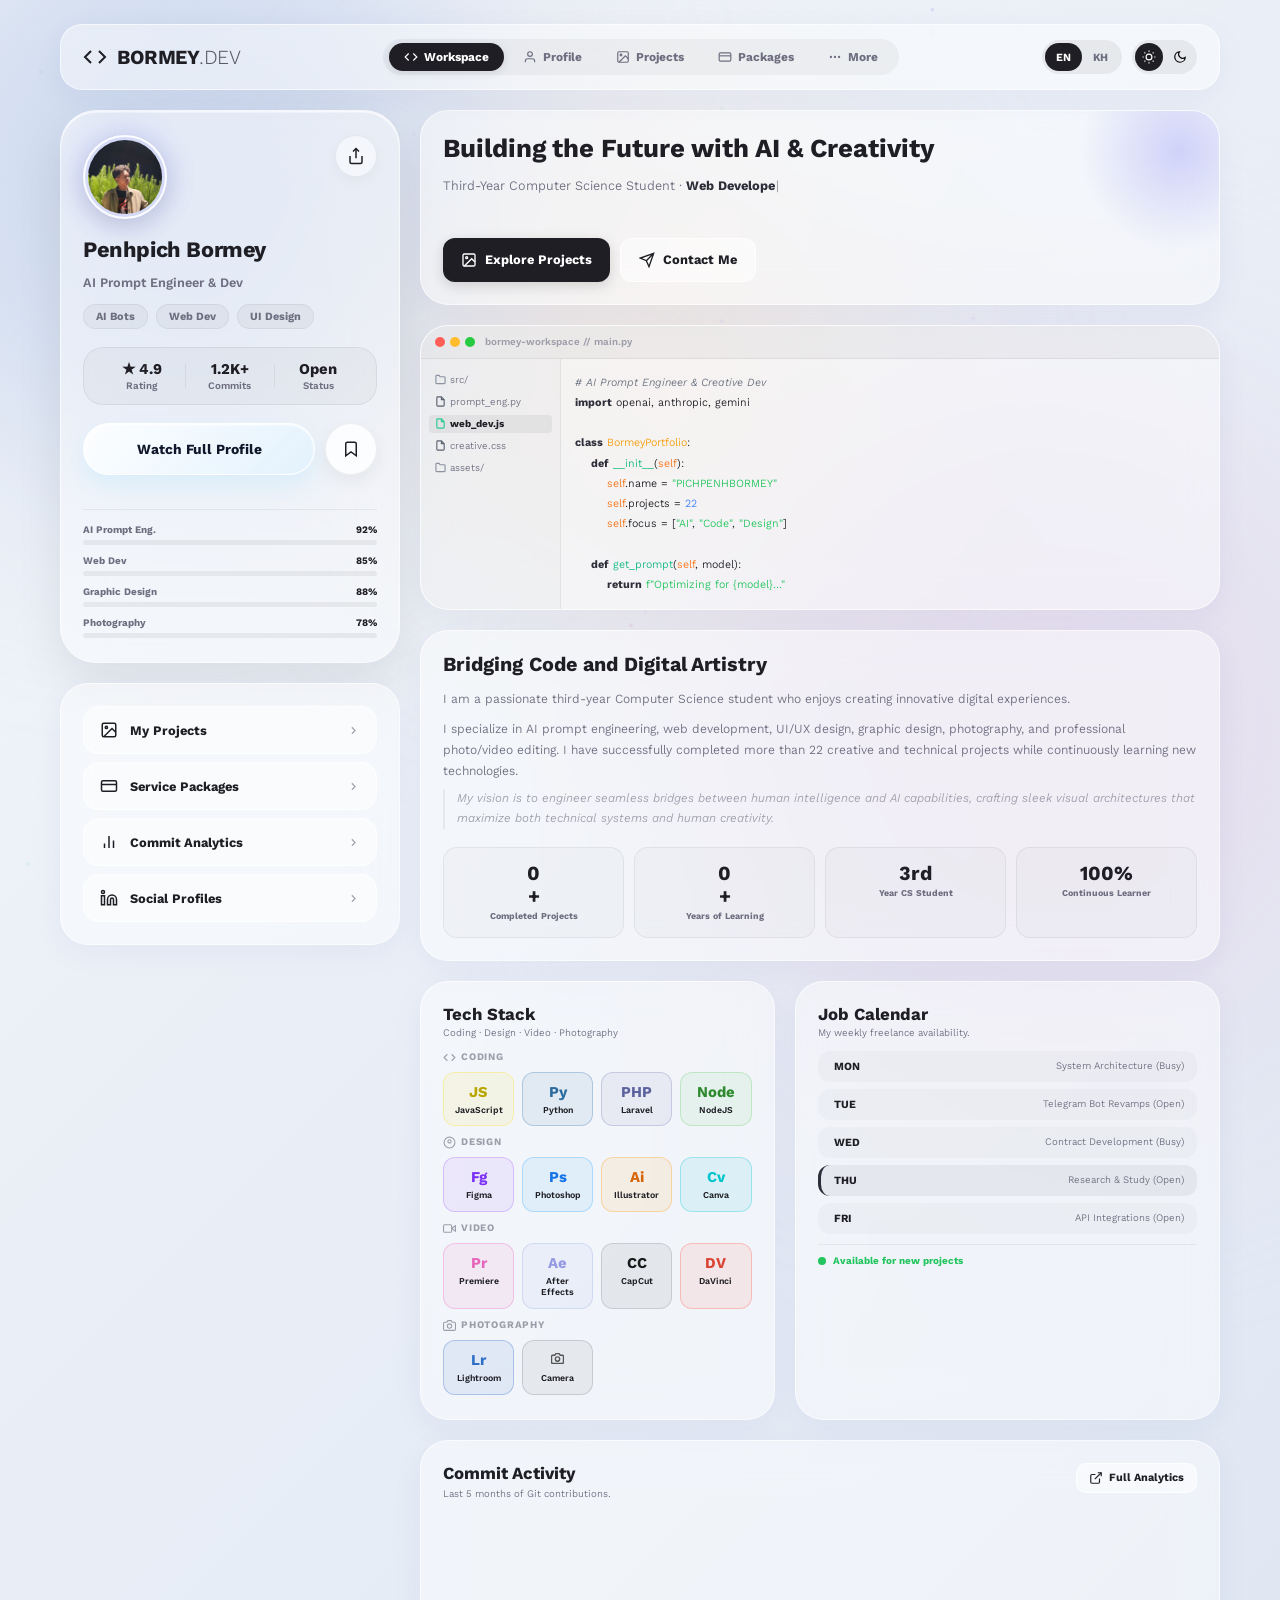
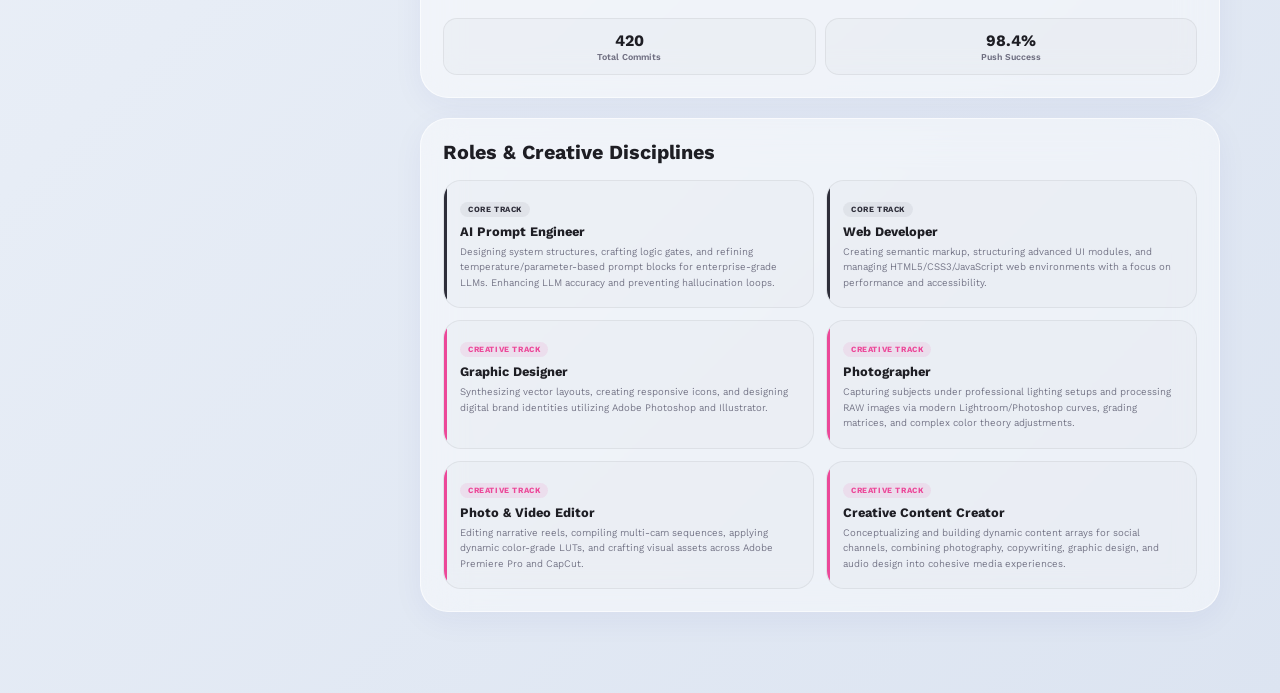
==== index.html @ 6ffd48c3 "Update profile bio card to match reference design with Watch Full Profile button, pill tags & divide" ====
<!DOCTYPE html>
<html lang="en">
<head>
    <meta charset="UTF-8">
    <meta name="viewport" content="width=device-width, initial-scale=1.0, viewport-fit=cover">
    <meta name="description" content="Penhpich Bormey — AI Prompt Engineer, Web Developer, Graphic Designer, Photographer &amp; Creative Content Creator based in Cambodia.">
    <meta name="keywords" content="Bormey, Developer, Portfolio, AI, Cambodia, Web Developer, Graphic Designer">
    <meta property="og:title" content="BORMEY.DEV — Portfolio">
    <meta property="og:description" content="AI Prompt Engineer · Web Developer · Creative Content Creator">
    <title>BORMEY.DEV — Penhpich Bormey Portfolio</title>
    <link rel="preconnect" href="https://fonts.googleapis.com">
    <link rel="preconnect" href="https://fonts.gstatic.com" crossorigin>
    <link href="https://fonts.googleapis.com/css2?family=Kantumruy+Pro:ital,wght@0,300..700;1,300..700&family=Playfair+Display:ital,wght@0,400..900;1,400..900&family=Sora:wght@100..800&display=swap" rel="stylesheet">
    <link rel="stylesheet" href="style.css?v=2.6">
</head>
<body class="theme-light-glass">

    <!-- Particle Canvas -->
    <canvas id="particle-canvas"></canvas>

    <!-- Decorative Orbs -->
    <div class="decor-orb orb-1"></div>
    <div class="decor-orb orb-2"></div>
    <div class="decor-orb orb-3"></div>

    <div class="app-container">

        <!-- ══════════════════════════════════
             HEADER
        ══════════════════════════════════ -->
        <header class="app-header">
            <div class="brand">
                <svg class="brand-logo" viewBox="0 0 24 24" fill="none" stroke="currentColor" stroke-width="2">
                    <polyline points="16 18 22 12 16 6"/><polyline points="8 6 2 12 8 18"/>
                </svg>
                <h1>BORMEY<span>.DEV</span></h1>
            </div>
            
            <!-- Desktop Top Navigation -->
            <nav class="desktop-nav">
                <button class="desk-nav-btn active-tab" id="desk-nav-workspace" data-tab="workspace">
                    <svg viewBox="0 0 24 24" fill="none" stroke="currentColor" stroke-width="2" width="14" height="14"><polyline points="16 18 22 12 16 6"/><polyline points="8 6 2 12 8 18"/></svg>
                    <span id="dt-txt-workspace">Workspace</span>
                </button>
                <button class="desk-nav-btn" id="desk-nav-profile" data-tab="profile">
                    <svg viewBox="0 0 24 24" fill="none" stroke="currentColor" stroke-width="2" width="14" height="14"><path d="M20 21v-2a4 4 0 0 0-4-4H8a4 4 0 0 0-4 4v2"/><circle cx="12" cy="7" r="4"/></svg>
                    <span id="dt-txt-profile">Profile</span>
                </button>
                <button class="desk-nav-btn" id="desk-nav-projects" data-tab="projects">
                    <svg viewBox="0 0 24 24" fill="none" stroke="currentColor" stroke-width="2" width="14" height="14"><rect x="3" y="3" width="18" height="18" rx="2"/><circle cx="8.5" cy="8.5" r="1.5"/><polyline points="21 15 16 10 5 21"/></svg>
                    <span id="dt-txt-projects">Projects</span>
                </button>
                <button class="desk-nav-btn" id="desk-nav-packages" data-tab="packages">
                    <svg viewBox="0 0 24 24" fill="none" stroke="currentColor" stroke-width="2" width="14" height="14"><rect x="2" y="5" width="20" height="14" rx="2"/><line x1="2" y1="10" x2="22" y2="10"/></svg>
                    <span id="dt-txt-packages">Packages</span>
                </button>
                <button class="desk-nav-btn" id="desk-nav-more" data-tab="more">
                    <svg viewBox="0 0 24 24" fill="none" stroke="currentColor" stroke-width="2" width="14" height="14"><circle cx="12" cy="12" r="1"/><circle cx="19" cy="12" r="1"/><circle cx="5" cy="12" r="1"/></svg>
                    <span id="dt-txt-more">More</span>
                </button>
            </nav>

            <div class="controls-group">
                <div class="lang-switcher">
                    <button class="lang-btn active" data-lang="en" id="lang-en">EN</button>
                    <button class="lang-btn" data-lang="kh" id="lang-kh">KH</button>
                </div>
                <div class="theme-switchers">
                    <button class="theme-btn active" data-theme="light-glass" title="Light" id="theme-light">
                        <svg viewBox="0 0 24 24" fill="none" stroke="currentColor" stroke-width="2" width="14" height="14"><circle cx="12" cy="12" r="5"/><line x1="12" y1="1" x2="12" y2="3"/><line x1="12" y1="21" x2="12" y2="23"/><line x1="4.22" y1="4.22" x2="5.64" y2="5.64"/><line x1="18.36" y1="18.36" x2="19.78" y2="19.78"/><line x1="1" y1="12" x2="3" y2="12"/><line x1="21" y1="12" x2="23" y2="12"/><line x1="4.22" y1="19.78" x2="5.64" y2="18.36"/><line x1="18.36" y1="5.64" x2="19.78" y2="4.22"/></svg>
                    </button>
                    <button class="theme-btn" data-theme="dark-glass" title="Dark" id="theme-dark">
                        <svg viewBox="0 0 24 24" fill="none" stroke="currentColor" stroke-width="2" width="14" height="14"><path d="M21 12.79A9 9 0 1 1 11.21 3 7 7 0 0 0 21 12.79z"/></svg>
                    </button>
                </div>
            </div>
        </header>

        <!-- ══════════════════════════════════
             DASHBOARD LAYOUT
        ══════════════════════════════════ -->
        <div class="dashboard-layout">

            <!-- ═══ LEFT / PROFILE COLUMN ═══ -->
            <aside class="dashboard-column sidebar-column" id="col-sidebar">

                <!-- Profile Card (Pinterest Frosted Glass Design) -->
                <div class="glass-card profile-info-card">
                    <!-- Top Action Header -->
                    <div class="profile-card-top-bar">
                        <div class="avatar-ring">
                            <div class="avatar-glow"></div>
                            <img class="profile-avatar-img" src="assets/avatar.png" alt="Penhpich Bormey" onerror="this.style.display='none';this.nextElementSibling.style.display='flex'">
                            <div class="avatar-fallback" style="display:none">
                                <svg viewBox="0 0 24 24" fill="none" stroke="currentColor" stroke-width="1.5" width="40" height="40"><path d="M20 21v-2a4 4 0 0 0-4-4H8a4 4 0 0 0-4 4v2"/><circle cx="12" cy="7" r="4"/></svg>
                            </div>
                        </div>
                        <div class="profile-top-actions">
                            <button class="icon-round-btn" id="btn-share-profile" title="Share Profile">
                                <svg viewBox="0 0 24 24" fill="none" stroke="currentColor" stroke-width="2" width="18" height="18"><path d="M4 12v8a2 2 0 0 0 2 2h12a2 2 0 0 0 2-2v-8"/><polyline points="16 6 12 2 8 6"/><line x1="12" y1="2" x2="12" y2="15"/></svg>
                            </button>
                        </div>
                    </div>

                    <!-- Profile Meta -->
                    <div class="profile-card-body">
                        <h2 class="profile-card-name">Penhpich Bormey</h2>
                        <p class="profile-card-role" id="txt-card-role">AI Prompt Engineer &amp; Dev</p>
                        
                        <!-- Pill Tags -->
                        <div class="profile-card-tags">
                            <span class="card-pill-tag">AI Bots</span>
                            <span class="card-pill-tag">Web Dev</span>
                            <span class="card-pill-tag">UI Design</span>
                        </div>

                        <!-- Stats Row with vertical dividers -->
                        <div class="profile-card-stats">
                            <div class="card-stat-item">
                                <span class="card-stat-val">★ 4.9</span>
                                <span class="card-stat-lbl">Rating</span>
                            </div>
                            <div class="card-stat-divider"></div>
                            <div class="card-stat-item">
                                <span class="card-stat-val">1.2K+</span>
                                <span class="card-stat-lbl">Commits</span>
                            </div>
                            <div class="card-stat-divider"></div>
                            <div class="card-stat-item">
                                <span class="card-stat-val">Open</span>
                                <span class="card-stat-lbl">Status</span>
                            </div>
                        </div>

                        <!-- CTA Bar -->
                        <div class="profile-card-cta-bar">
                            <button class="watch-full-profile-btn" id="btn-watch-profile">
                                <span id="txt-watch-profile">Watch Full Profile</span>
                            </button>
                            <button class="bookmark-icon-btn" id="btn-bookmark-profile" title="Save Profile">
                                <svg viewBox="0 0 24 24" fill="none" stroke="currentColor" stroke-width="2" width="18" height="18"><path d="M19 21l-7-5-7 5V5a2 2 0 0 1 2-2h10a2 2 0 0 1 2 2z"/></svg>
                            </button>
                        </div>
                    </div>

                    <!-- Skill Bars -->
                    <div class="skill-bars-section">
                        <div class="skill-bar-item">
                            <div class="skill-bar-label"><span>AI Prompt Eng.</span><span class="skill-pct">92%</span></div>
                            <div class="skill-bar-track"><div class="skill-bar-fill" data-pct="92" style="--pct:92%"></div></div>
                        </div>
                        <div class="skill-bar-item">
                            <div class="skill-bar-label"><span>Web Dev</span><span class="skill-pct">85%</span></div>
                            <div class="skill-bar-track"><div class="skill-bar-fill" data-pct="85" style="--pct:85%"></div></div>
                        </div>
                        <div class="skill-bar-item">
                            <div class="skill-bar-label"><span>Graphic Design</span><span class="skill-pct">88%</span></div>
                            <div class="skill-bar-track"><div class="skill-bar-fill" data-pct="88" style="--pct:88%"></div></div>
                        </div>
                        <div class="skill-bar-item">
                            <div class="skill-bar-label"><span>Photography</span><span class="skill-pct">78%</span></div>
                            <div class="skill-bar-track"><div class="skill-bar-fill" data-pct="78" style="--pct:78%"></div></div>
                        </div>
                    </div>
                </div>

                <!-- Menu Card -->
                <div class="glass-card menu-card">
                    <div class="menu-list">
                        <button class="menu-item" id="menu-photos">
                            <div class="menu-icon-label">
                                <svg class="menu-icon" viewBox="0 0 24 24" fill="none" stroke="currentColor" stroke-width="2">
                                    <rect x="3" y="3" width="18" height="18" rx="2"/>
                                    <circle cx="8.5" cy="8.5" r="1.5"/>
                                    <polyline points="21 15 16 10 5 21"/>
                                </svg>
                                <span id="menu-txt-photos">My Projects</span>
                            </div>
                            <svg class="arrow-right-sub" viewBox="0 0 24 24" fill="none" stroke="currentColor" stroke-width="2"><polyline points="9 18 15 12 9 6"/></svg>
                        </button>
                        <button class="menu-item" id="menu-credits">
                            <div class="menu-icon-label">
                                <svg class="menu-icon" viewBox="0 0 24 24" fill="none" stroke="currentColor" stroke-width="2">
                                    <rect x="2" y="5" width="20" height="14" rx="2"/>
                                    <line x1="2" y1="10" x2="22" y2="10"/>
                                </svg>
                                <span id="menu-txt-credits">Service Packages</span>
                            </div>
                            <svg class="arrow-right-sub" viewBox="0 0 24 24" fill="none" stroke="currentColor" stroke-width="2"><polyline points="9 18 15 12 9 6"/></svg>
                        </button>
                        <button class="menu-item" id="menu-stats">
                            <div class="menu-icon-label">
                                <svg class="menu-icon" viewBox="0 0 24 24" fill="none" stroke="currentColor" stroke-width="2">
                                    <line x1="18" y1="20" x2="18" y2="10"/>
                                    <line x1="12" y1="20" x2="12" y2="4"/>
                                    <line x1="6" y1="20" x2="6" y2="14"/>
                                </svg>
                                <span id="menu-txt-stats">Commit Analytics</span>
                            </div>
                            <svg class="arrow-right-sub" viewBox="0 0 24 24" fill="none" stroke="currentColor" stroke-width="2"><polyline points="9 18 15 12 9 6"/></svg>
                        </button>
                        <button class="menu-item" id="menu-settings">
                            <div class="menu-icon-label">
                                <svg class="menu-icon" viewBox="0 0 24 24" fill="none" stroke="currentColor" stroke-width="2">
                                    <path d="M16 8a6 6 0 0 1 6 6v7h-4v-7a2 2 0 0 0-2-2 2 2 0 0 0-2 2v7h-4v-7a6 6 0 0 1 6-6z"/>
                                    <rect x="2" y="9" width="4" height="12"/>
                                    <circle cx="4" cy="4" r="2"/>
                                </svg>
                                <span id="menu-txt-settings">Social Profiles</span>
                            </div>
                            <svg class="arrow-right-sub" viewBox="0 0 24 24" fill="none" stroke="currentColor" stroke-width="2"><polyline points="9 18 15 12 9 6"/></svg>
                        </button>
                    </div>
                </div>

            </aside>

            <!-- ═══ RIGHT / WORKSPACE COLUMN ═══ -->
            <main class="dashboard-column workspace-column" id="col-workspace">

                <!-- Hero Intro Card -->
                <div class="glass-card hero-intro-card">
                    <h2 class="serif" id="hero-title">Building the Future with AI &amp; Creativity</h2>
                    <p id="hero-sub">Third-Year Computer Science Student · <span id="typed-role" class="typed-text"></span><span class="typed-cursor">|</span></p>
                    <div class="hero-actions">
                        <button class="hero-btn-primary" id="btn-hero-projects">
                            <svg viewBox="0 0 24 24" fill="none" stroke="currentColor" stroke-width="2" width="16" height="16"><rect x="3" y="3" width="18" height="18" rx="2"/><circle cx="8.5" cy="8.5" r="1.5"/><polyline points="21 15 16 10 5 21"/></svg>
                            <span id="btn-hero-projects-label">Explore Projects</span>
                        </button>
                        <button class="hero-btn-secondary" id="btn-hero-contact">
                            <svg viewBox="0 0 24 24" fill="none" stroke="currentColor" stroke-width="2" width="16" height="16"><path d="M22 2L11 13M22 2l-7 20-4-9-9-4 20-7z"/></svg>
                            <span id="btn-hero-contact-label">Contact Me</span>
                        </button>
                    </div>
                </div>

                <!-- Code Editor Mockup Card -->
                <div class="glass-card code-mockup-card">
                    <div class="code-editor-header">
                        <div class="code-editor-dots">
                            <span class="dot-red"></span>
                            <span class="dot-yellow"></span>
                            <span class="dot-green"></span>
                        </div>
                        <div class="code-editor-title">bormey-workspace // main.py</div>
                    </div>
                    <div class="code-editor-body">
                        <div class="code-editor-sidebar">
                            <div class="sidebar-folder">
                                <svg viewBox="0 0 24 24" fill="none" stroke="currentColor" stroke-width="2.5" width="11" height="11" style="margin-right:4px;vertical-align:middle;color:#8c93a0"><path d="M22 19a2 2 0 0 1-2 2H4a2 2 0 0 1-2-2V5a2 2 0 0 1 2-2h5l2 3h9a2 2 0 0 1 2 2z"/></svg>src/
                            </div>
                            <div class="sidebar-file">
                                <svg viewBox="0 0 24 24" fill="none" stroke="currentColor" stroke-width="2.5" width="11" height="11" style="margin-right:4px;vertical-align:middle;color:#5c6370"><path d="M14 2H6a2 2 0 0 0-2 2v16a2 2 0 0 0 2 2h12a2 2 0 0 0 2-2V8z"/><polyline points="14 2 14 8 20 8"/></svg>prompt_eng.py
                            </div>
                            <div class="sidebar-file active">
                                <svg viewBox="0 0 24 24" fill="none" stroke="currentColor" stroke-width="2.5" width="11" height="11" style="margin-right:4px;vertical-align:middle;color:#2cc98f"><path d="M14 2H6a2 2 0 0 0-2 2v16a2 2 0 0 0 2 2h12a2 2 0 0 0 2-2V8z"/><polyline points="14 2 14 8 20 8"/></svg>web_dev.js
                            </div>
                            <div class="sidebar-file">
                                <svg viewBox="0 0 24 24" fill="none" stroke="currentColor" stroke-width="2.5" width="11" height="11" style="margin-right:4px;vertical-align:middle;color:#5c6370"><path d="M14 2H6a2 2 0 0 0-2 2v16a2 2 0 0 0 2 2h12a2 2 0 0 0 2-2V8z"/><polyline points="14 2 14 8 20 8"/></svg>creative.css
                            </div>
                            <div class="sidebar-folder">
                                <svg viewBox="0 0 24 24" fill="none" stroke="currentColor" stroke-width="2.5" width="11" height="11" style="margin-right:4px;vertical-align:middle;color:#8c93a0"><path d="M22 19a2 2 0 0 1-2 2H4a2 2 0 0 1-2-2V5a2 2 0 0 1 2-2h5l2 3h9a2 2 0 0 1 2 2z"/></svg>assets/
                            </div>
                        </div>
                        <div class="code-editor-content">
                            <pre><code><span class="code-comment"># AI Prompt Engineer &amp; Creative Dev</span>
<span class="code-keyword">import</span> openai, anthropic, gemini

<span class="code-keyword">class</span> <span class="code-class">BormeyPortfolio</span>:
    <span class="code-keyword">def</span> <span class="code-func">__init__</span>(<span class="code-params">self</span>):
        <span class="code-params">self</span>.name = <span class="code-string">"PICHPENHBORMEY"</span>
        <span class="code-params">self</span>.projects = <span class="code-number">22</span>
        <span class="code-params">self</span>.focus = [<span class="code-string">"AI"</span>, <span class="code-string">"Code"</span>, <span class="code-string">"Design"</span>]

    <span class="code-keyword">def</span> <span class="code-func">get_prompt</span>(<span class="code-params">self</span>, model):
        <span class="code-keyword">return</span> <span class="code-string">f"Optimizing for {model}..."</span></code></pre>
                        </div>
                    </div>
                </div>

                <!-- About Me & Stats Card -->
                <div class="glass-card about-stats-card">
                    <h3 class="serif" id="about-title">Bridging Code and Digital Artistry</h3>
                    <div class="about-desc-wrap">
                        <p class="about-p" id="about-p1">I am a passionate third-year Computer Science student who enjoys creating innovative digital experiences.</p>
                        <p class="about-p" id="about-p2">I specialize in AI prompt engineering, web development, UI/UX design, graphic design, photography, and professional photo/video editing. I have successfully completed more than 22 creative and technical projects while continuously learning new technologies.</p>
                        <p class="about-vision" id="about-vision">My vision is to engineer seamless bridges between human intelligence and AI capabilities, crafting sleek visual architectures that maximize both technical systems and human creativity.</p>
                    </div>
                    <div class="about-stats-grid">
                        <div class="about-stat-item">
                            <span class="about-stat-num counter" data-target="22">0</span><span class="about-stat-num">+</span>
                            <span class="about-stat-label" id="stat-projects-lbl">Completed Projects</span>
                        </div>
                        <div class="about-stat-item">
                            <span class="about-stat-num counter" data-target="3">0</span><span class="about-stat-num">+</span>
                            <span class="about-stat-label" id="stat-learning-lbl">Years of Learning</span>
                        </div>
                        <div class="about-stat-item">
                            <span class="about-stat-num">3rd</span>
                            <span class="about-stat-label" id="stat-student-lbl">Year CS Student</span>
                        </div>
                        <div class="about-stat-item">
                            <span class="about-stat-num">100%</span>
                            <span class="about-stat-label" id="stat-learner-lbl">Continuous Learner</span>
                        </div>
                    </div>
                </div>

                <!-- Bento Grid: Tech Stack + Calendar -->
                <div class="bento-grid-workspace">
                    <div class="glass-card tech-stack-card">
                        <h3 class="bento-card-title serif" id="grid-txt-4-title">Tech Stack</h3>
                        <p class="bento-card-sub" id="grid-txt-4-sub">Coding · Design · Video · Photography</p>

                        <!-- Coding -->
                        <div class="tech-category-label" id="tech-cat-coding">
                            <svg viewBox="0 0 24 24" fill="none" stroke="currentColor" stroke-width="2" width="13" height="13" style="vertical-align:middle;margin-right:5px"><polyline points="16 18 22 12 16 6"/><polyline points="8 6 2 12 8 18"/></svg>Coding
                        </div>
                        <div class="tech-grid-display">
                            <div class="tech-item color-js"><span class="badge">JS</span><span class="label">JavaScript</span></div>
                            <div class="tech-item color-py"><span class="badge">Py</span><span class="label">Python</span></div>
                            <div class="tech-item color-php"><span class="badge">PHP</span><span class="label">Laravel</span></div>
                            <div class="tech-item color-node"><span class="badge">Node</span><span class="label">NodeJS</span></div>
                        </div>

                        <!-- Design -->
                        <div class="tech-category-label" id="tech-cat-design">
                            <svg viewBox="0 0 24 24" fill="none" stroke="currentColor" stroke-width="2" width="13" height="13" style="vertical-align:middle;margin-right:5px"><circle cx="12" cy="12" r="10"/><circle cx="12" cy="10" r="3"/></svg>Design
                        </div>
                        <div class="tech-grid-display">
                            <div class="tech-item color-figma"><span class="badge">Fg</span><span class="label">Figma</span></div>
                            <div class="tech-item color-ps"><span class="badge">Ps</span><span class="label">Photoshop</span></div>
                            <div class="tech-item color-ai"><span class="badge">Ai</span><span class="label">Illustrator</span></div>
                            <div class="tech-item color-canva"><span class="badge">Cv</span><span class="label">Canva</span></div>
                        </div>

                        <!-- Video -->
                        <div class="tech-category-label" id="tech-cat-video">
                            <svg viewBox="0 0 24 24" fill="none" stroke="currentColor" stroke-width="2" width="13" height="13" style="vertical-align:middle;margin-right:5px"><polygon points="23 7 16 12 23 17 23 7"/><rect x="1" y="5" width="15" height="14" rx="2"/></svg>Video
                        </div>
                        <div class="tech-grid-display">
                            <div class="tech-item color-pr"><span class="badge">Pr</span><span class="label">Premiere</span></div>
                            <div class="tech-item color-ae"><span class="badge">Ae</span><span class="label">After Effects</span></div>
                            <div class="tech-item color-capcut"><span class="badge">CC</span><span class="label">CapCut</span></div>
                            <div class="tech-item color-dv"><span class="badge">DV</span><span class="label">DaVinci</span></div>
                        </div>

                        <!-- Photography -->
                        <div class="tech-category-label" id="tech-cat-photo">
                            <svg viewBox="0 0 24 24" fill="none" stroke="currentColor" stroke-width="2" width="13" height="13" style="vertical-align:middle;margin-right:5px"><path d="M23 19a2 2 0 0 1-2 2H3a2 2 0 0 1-2-2V8a2 2 0 0 1 2-2h4l2-3h6l2 3h4a2 2 0 0 1 2 2z"/><circle cx="12" cy="13" r="4"/></svg>Photography
                        </div>
                        <div class="tech-grid-display">
                            <div class="tech-item color-lr"><span class="badge">Lr</span><span class="label">Lightroom</span></div>
                            <div class="tech-item color-cam">
                                <span class="badge"><svg viewBox="0 0 24 24" fill="none" stroke="currentColor" stroke-width="2.5" width="13" height="13"><path d="M23 19a2 2 0 0 1-2 2H3a2 2 0 0 1-2-2V8a2 2 0 0 1 2-2h4l2-3h6l2 3h4a2 2 0 0 1 2 2z"/><circle cx="12" cy="13" r="4"/></svg></span>
                                <span class="label">Camera</span>
                            </div>
                        </div>
                    </div>

                    <div class="glass-card availability-calendar-card">
                        <h3 class="bento-card-title serif" id="grid-txt-3-title">Job Calendar</h3>
                        <p class="bento-card-sub" id="grid-txt-3-sub">My weekly freelance availability.</p>
                        <div class="planner-calendar">
                            <div class="planner-day"><span class="day-name" id="day-lbl-mon">Mon</span><span class="day-outfit" id="day-val-mon">System Architecture (Busy)</span></div>
                            <div class="planner-day"><span class="day-name" id="day-lbl-tue">Tue</span><span class="day-outfit" id="day-val-tue">Telegram Bot Revamps (Open)</span></div>
                            <div class="planner-day"><span class="day-name" id="day-lbl-wed">Wed</span><span class="day-outfit" id="day-val-wed">Contract Development (Busy)</span></div>
                            <div class="planner-day active"><span class="day-name" id="day-lbl-thu">Thu</span><span class="day-outfit" id="day-val-thu">Research &amp; Study (Open)</span></div>
                            <div class="planner-day"><span class="day-name" id="day-lbl-fri">Fri</span><span class="day-outfit" id="day-val-fri">API Integrations (Open)</span></div>
                        </div>
                        <!-- Availability indicator -->
                        <div class="avail-indicator">
                            <span class="avail-dot"></span>
                            <span class="avail-text" id="avail-text">Available for new projects</span>
                        </div>
                    </div>
                </div>

                <!-- Commit Activity Mini Card -->
                <div class="glass-card commit-mini-card">
                    <div class="commit-mini-header">
                        <div>
                            <h3 class="bento-card-title serif" id="commit-mini-title">Commit Activity</h3>
                            <p class="bento-card-sub" id="commit-mini-sub">Last 5 months of Git contributions.</p>
                        </div>
                        <button class="view-full-btn" id="btn-view-commits">
                            <svg viewBox="0 0 24 24" fill="none" stroke="currentColor" stroke-width="2" width="14" height="14"><path d="M18 13v6a2 2 0 0 1-2 2H5a2 2 0 0 1-2-2V8a2 2 0 0 1 2-2h6"/><polyline points="15 3 21 3 21 9"/><line x1="10" y1="14" x2="21" y2="3"/></svg>
                            <span id="btn-full-analytics-label">Full Analytics</span>
                        </button>
                    </div>
                    <div class="heatmap-mini-wrapper">
                        <div class="heatmap-cells mini-heatmap-cells" id="mini-heatmap-cells">
                            <!-- generated by JS -->
                        </div>
                    </div>
                    <div class="commit-stats-summary">
                        <div class="c-stat-item">
                            <span class="c-stat-num">420</span>
                            <span class="c-stat-lbl" id="lbl-total-commits">Total Commits</span>
                        </div>
                        <div class="c-stat-item">
                            <span class="c-stat-num">98.4%</span>
                            <span class="c-stat-lbl" id="lbl-success-rate">Push Success</span>
                        </div>
                    </div>
                </div>

                <!-- Roles & Creative Disciplines Card -->
                <div class="glass-card journey-card">
                    <h3 class="serif" id="journey-title">Roles &amp; Creative Disciplines</h3>
                    <div class="journey-grid">
                        <div class="journey-item-card core-track">
                            <div class="track-badge" id="badge-core-1">Core Track</div>
                            <h4 id="role1-title">AI Prompt Engineer</h4>
                            <p id="role1-desc">Designing system structures, crafting logic gates, and refining temperature/parameter-based prompt blocks for enterprise-grade LLMs. Enhancing LLM accuracy and preventing hallucination loops.</p>
                        </div>
                        <div class="journey-item-card core-track">
                            <div class="track-badge" id="badge-core-2">Core Track</div>
                            <h4 id="role2-title">Web Developer</h4>
                            <p id="role2-desc">Creating semantic markup, structuring advanced UI modules, and managing HTML5/CSS3/JavaScript web environments with a focus on performance and accessibility.</p>
                        </div>
                        <div class="journey-item-card creative-track">
                            <div class="track-badge" id="badge-creative-1">Creative Track</div>
                            <h4 id="role3-title">Graphic Designer</h4>
                            <p id="role3-desc">Synthesizing vector layouts, creating responsive icons, and designing digital brand identities utilizing Adobe Photoshop and Illustrator.</p>
                        </div>
                        <div class="journey-item-card creative-track">
                            <div class="track-badge" id="badge-creative-2">Creative Track</div>
                            <h4 id="role4-title">Photographer</h4>
                            <p id="role4-desc">Capturing subjects under professional lighting setups and processing RAW images via modern Lightroom/Photoshop curves, grading matrices, and complex color theory adjustments.</p>
                        </div>
                        <div class="journey-item-card creative-track">
                            <div class="track-badge" id="badge-creative-3">Creative Track</div>
                            <h4 id="role5-title">Photo &amp; Video Editor</h4>
                            <p id="role5-desc">Editing narrative reels, compiling multi-cam sequences, applying dynamic color-grade LUTs, and crafting visual assets across Adobe Premiere Pro and CapCut.</p>
                        </div>
                        <div class="journey-item-card creative-track">
                            <div class="track-badge" id="badge-creative-4">Creative Track</div>
                            <h4 id="role6-title">Creative Content Creator</h4>
                            <p id="role6-desc">Conceptualizing and building dynamic content arrays for social channels, combining photography, copywriting, graphic design, and audio design into cohesive media experiences.</p>
                        </div>
                    </div>
                </div>

            </main>
        </div>
        <!-- END .dashboard-layout -->

    </div>
    <!-- END .app-container -->


    <!-- ════════════════════════════════════════
         MODAL OVERLAYS
    ════════════════════════════════════════ -->

    <!-- My Projects Modal -->
    <div class="phone-modal" id="modal-photos">
        <div class="modal-header">
            <h3 id="modal-title-projects">My Projects</h3>
            <button class="modal-close" aria-label="Close">&times;</button>
        </div>
        <div class="modal-content">
            <p class="projects-subtitle" id="grid-txt-2-sub" style="margin-bottom:14px">Websites &amp; Telegram bots I built.</p>

            <!-- Filter Tabs -->
            <div class="proj-filter-tabs">
                <button class="proj-filter" data-filter="all" id="pf-all">All</button>
                <button class="proj-filter active" data-filter="live" id="pf-live">
                    <svg viewBox="0 0 24 24" fill="none" stroke="currentColor" stroke-width="2" width="11" height="11"><circle cx="12" cy="12" r="10"/><polyline points="9 12 11 14 15 10"/></svg> Live
                </button>
                <button class="proj-filter" data-filter="wip" id="pf-wip">
                    <svg viewBox="0 0 24 24" fill="none" stroke="currentColor" stroke-width="2" width="11" height="11"><circle cx="12" cy="12" r="10"/><line x1="12" y1="8" x2="12" y2="12"/><line x1="12" y1="16" x2="12.01" y2="16"/></svg> In Dev
                </button>
            </div>

            <div class="projects-showcase-grid">

                <!-- 1. OFFICE-WIN (Live) -->
                <div class="project-showcase-item" data-status="live">
                    <div class="project-icon-placeholder color-tool">OW</div>
                    <div class="project-details-block">
                        <span class="project-item-title">Office-Win Hub</span>
                        <p class="project-item-desc">Premium Microsoft Office &amp; Windows service hub</p>
                        <div class="project-tags"><span>Web</span><span>Service</span><span>Microsoft</span></div>
                    </div>
                    <a href="https://meyyynash.github.io/OFFICE-WIN/" target="_blank" class="project-link-btn" aria-label="Open Office-Win">
                        <svg viewBox="0 0 24 24" fill="none" stroke="currentColor" stroke-width="2"><path d="M18 13v6a2 2 0 0 1-2 2H5a2 2 0 0 1-2-2V8a2 2 0 0 1 2-2h6"/><polyline points="15 3 21 3 21 9"/><line x1="10" y1="14" x2="21" y2="3"/></svg>
                    </a>
                </div>

                <!-- 2. QR Code (Live) -->
                <div class="project-showcase-item" data-status="live">
                    <div class="project-icon-placeholder color-cal">QR</div>
                    <div class="project-details-block">
                        <span class="project-item-title">QR Code Generator</span>
                        <p class="project-item-desc">Instant QR code creation tool</p>
                        <div class="project-tags"><span>Web</span><span>Tool</span><span>Utility</span></div>
                    </div>
                    <a href="https://meyyynash.github.io/qr-code/" target="_blank" class="project-link-btn" aria-label="Open QR Code Generator">
                        <svg viewBox="0 0 24 24" fill="none" stroke="currentColor" stroke-width="2"><path d="M18 13v6a2 2 0 0 1-2 2H5a2 2 0 0 1-2-2V8a2 2 0 0 1 2-2h6"/><polyline points="15 3 21 3 21 9"/><line x1="10" y1="14" x2="21" y2="3"/></svg>
                    </a>
                </div>

                <!-- 3. Attendance System (Live) -->
                <div class="project-showcase-item" data-status="live">
                    <div class="project-icon-placeholder color-cyber">AT</div>
                    <div class="project-details-block">
                        <span class="project-item-title">SETEC Attendance</span>
                        <p class="project-item-desc">Student attendance management system</p>
                        <div class="project-tags"><span>Dashboard</span><span>School</span><span>Chart.js</span></div>
                    </div>
                    <a href="https://attendance-snowy-delta.vercel.app/" target="_blank" class="project-link-btn" aria-label="Open SETEC Attendance">
                        <svg viewBox="0 0 24 24" fill="none" stroke="currentColor" stroke-width="2"><path d="M18 13v6a2 2 0 0 1-2 2H5a2 2 0 0 1-2-2V8a2 2 0 0 1 2-2h6"/><polyline points="15 3 21 3 21 9"/><line x1="10" y1="14" x2="21" y2="3"/></svg>
                    </a>
                </div>

                <!-- 5. AI Telegram Bot (Live) -->
                <div class="project-showcase-item" data-status="live">
                    <div class="project-icon-placeholder color-ai-bot">
                        <svg viewBox="0 0 24 24" fill="none" stroke="currentColor" stroke-width="2" width="20" height="20"><rect x="3" y="11" width="18" height="10" rx="2"/><circle cx="12" cy="5" r="2"/><path d="M12 7v4"/><circle cx="8" cy="16" r="1"/><circle cx="16" cy="16" r="1"/></svg>
                    </div>
                    <div class="project-details-block">
                        <span class="project-item-title">AI Assistant Bot</span>
                        <p class="project-item-desc">Smart AI-powered Telegram assistant bot (@AIASSISTANTBYMEYBOT)</p>
                        <div class="project-tags"><span>Telegram</span><span>@AIASSISTANTBYMEYBOT</span><span>AI Bot</span></div>
                    </div>
                    <a href="https://t.me/AIASSISTANTBYMEYBOT" target="_blank" class="project-link-btn" aria-label="Open AI Assistant Telegram Bot">
                        <svg viewBox="0 0 24 24" fill="none" stroke="currentColor" stroke-width="2"><path d="M18 13v6a2 2 0 0 1-2 2H5a2 2 0 0 1-2-2V8a2 2 0 0 1 2-2h6"/><polyline points="15 3 21 3 21 9"/><line x1="10" y1="14" x2="21" y2="3"/></svg>
                    </a>
                </div>

                <!-- 6. Portfolio Website (WIP) -->
                <div class="project-showcase-item project-wip-item" data-status="wip">
                    <div class="project-wip-badge">
                        <svg viewBox="0 0 24 24" fill="none" stroke="currentColor" stroke-width="2.5" width="10" height="10" style="vertical-align:middle;margin-right:3px"><path d="M10.29 3.86L1.82 18a2 2 0 0 0 1.71 3h16.94a2 2 0 0 0 1.71-3L13.71 3.86a2 2 0 0 0-3.42 0z"/><line x1="12" y1="9" x2="12" y2="13"/><line x1="12" y1="17" x2="12.01" y2="17"/></svg>In Dev
                    </div>
                    <div class="project-icon-placeholder color-tool">PW</div>
                    <div class="project-details-block">
                        <span class="project-item-title">Portfolio Website</span>
                        <p class="project-item-desc">Premium glassmorphic portfolio with particles, transitions, and full SEO markup.</p>
                        <div class="project-tags"><span>HTML5</span><span>CSS3</span><span>JavaScript</span></div>
                    </div>
                    <a href="#" class="project-link-btn project-link-wip" aria-label="Coming soon">
                        <svg viewBox="0 0 24 24" fill="none" stroke="currentColor" stroke-width="2"><path d="M12 22s8-4 8-10V5l-8-3-8 3v7c0 6 8 10 8 10z"/></svg>
                    </a>
                </div>

                <!-- 7. Student Management System (WIP) -->
                <div class="project-showcase-item project-wip-item" data-status="wip">
                    <div class="project-wip-badge">
                        <svg viewBox="0 0 24 24" fill="none" stroke="currentColor" stroke-width="2.5" width="10" height="10" style="vertical-align:middle;margin-right:3px"><path d="M10.29 3.86L1.82 18a2 2 0 0 0 1.71 3h16.94a2 2 0 0 0 1.71-3L13.71 3.86a2 2 0 0 0-3.42 0z"/><line x1="12" y1="9" x2="12" y2="13"/><line x1="12" y1="17" x2="12.01" y2="17"/></svg>In Dev
                    </div>
                    <div class="project-icon-placeholder color-school">SM</div>
                    <div class="project-details-block">
                        <span class="project-item-title">Student Management System</span>
                        <p class="project-item-desc">Full-featured management terminal for student enrollments, courses, and academic reports.</p>
                        <div class="project-tags"><span>Python</span><span>OOP</span><span>Databases</span></div>
                    </div>
                    <a href="#" class="project-link-btn project-link-wip" aria-label="Coming soon">
                        <svg viewBox="0 0 24 24" fill="none" stroke="currentColor" stroke-width="2"><path d="M12 22s8-4 8-10V5l-8-3-8 3v7c0 6 8 10 8 10z"/></svg>
                    </a>
                </div>

                <!-- 8. Photography Portfolio (WIP) -->
                <div class="project-showcase-item project-wip-item" data-status="wip">
                    <div class="project-wip-badge">
                        <svg viewBox="0 0 24 24" fill="none" stroke="currentColor" stroke-width="2.5" width="10" height="10" style="vertical-align:middle;margin-right:3px"><path d="M10.29 3.86L1.82 18a2 2 0 0 0 1.71 3h16.94a2 2 0 0 0 1.71-3L13.71 3.86a2 2 0 0 0-3.42 0z"/><line x1="12" y1="9" x2="12" y2="13"/><line x1="12" y1="17" x2="12.01" y2="17"/></svg>In Dev
                    </div>
                    <div class="project-icon-placeholder color-photo">PP</div>
                    <div class="project-details-block">
                        <span class="project-item-title">Photography Portfolio</span>
                        <p class="project-item-desc">Curated exhibit of urban street photography, architectural design &amp; dramatic portraits.</p>
                        <div class="project-tags"><span>Lightroom</span><span>DSLR</span><span>Composition</span></div>
                    </div>
                    <a href="#" class="project-link-btn project-link-wip" aria-label="Coming soon">
                        <svg viewBox="0 0 24 24" fill="none" stroke="currentColor" stroke-width="2"><path d="M12 22s8-4 8-10V5l-8-3-8 3v7c0 6 8 10 8 10z"/></svg>
                    </a>
                </div>

            </div>
        </div>
    </div>

    <!-- Service Packages Modal -->
    <div class="phone-modal" id="modal-credits">
        <div class="modal-header">
            <h3 id="modal-title-packages">Service Packages</h3>
            <button class="modal-close" aria-label="Close">&times;</button>
        </div>

        <!-- Personal / Company Tab Switcher -->
        <div class="pkg-tab-switcher">
            <button class="pkg-tab active" id="tab-personal" data-tab="personal">
                <span><svg viewBox="0 0 24 24" fill="none" stroke="currentColor" stroke-width="2" width="14" height="14" style="vertical-align:middle"><path d="M20 21v-2a4 4 0 0 0-4-4H8a4 4 0 0 0-4 4v2"/><circle cx="12" cy="7" r="4"/></svg></span>
                <span id="tab-lbl-personal">Personal</span>
            </button>
            <button class="pkg-tab" id="tab-company" data-tab="company">
                <span><svg viewBox="0 0 24 24" fill="none" stroke="currentColor" stroke-width="2" width="14" height="14" style="vertical-align:middle"><rect x="4" y="2" width="16" height="20" rx="2"/><line x1="9" y1="22" x2="9" y2="18"/><line x1="15" y1="22" x2="15" y2="18"/><line x1="9" y1="6" x2="9.01" y2="6"/><line x1="15" y1="6" x2="15.01" y2="6"/><line x1="9" y1="10" x2="9.01" y2="10"/><line x1="15" y1="10" x2="15.01" y2="10"/></svg></span>
                <span id="tab-lbl-company">Company</span>
            </button>
        </div>

        <div class="modal-content">
            <!-- Personal Packages -->
            <div class="credit-packages pkg-panel" id="panel-personal">
                <div class="package-card">
                    <h4 class="pkg-card-title-1">Starter Project</h4>
                    <div class="project-scope-badge" id="pkg-scope-1">Landing Page &amp; UI</div>
                    <span class="package-value" id="pkg-card-val-1">Single-Page Scope</span>
                    <ul class="pkg-features">
                        <li>⚡ Responsive 1-page modern layout</li>
                        <li>🎨 Glassmorphic &amp; Cyber design tokens</li>
                        <li>🔍 Complete SEO &amp; OpenGraph metadata</li>
                        <li>⏱️ 3-day turnaround delivery</li>
                    </ul>
                    <button class="buy-pkg-btn" data-pkg="Starter Project" data-price="Project Scope">Start Project</button>
                </div>
                <div class="package-card featured">
                    <div class="pkg-popular">RECOMMENDED</div>
                    <h4 class="pkg-card-title-2">Growth Project</h4>
                    <div class="project-scope-badge" id="pkg-scope-2">Full Web / Telegram Bot</div>
                    <span class="package-value" id="pkg-card-val-2">Web App &amp; Bot Suite</span>
                    <ul class="pkg-features">
                        <li>🤖 Smart Telegram Bot or Web Platform</li>
                        <li>📊 Interactive Admin Dashboard</li>
                        <li>⚙️ REST API &amp; Database Integration</li>
                        <li>⏱️ 7–14 day delivery</li>
                    </ul>
                    <button class="buy-pkg-btn" data-pkg="Growth Project" data-price="Project Scope">Start Project</button>
                </div>
                <div class="package-card">
                    <h4 class="pkg-card-title-3">Pro AI Suite</h4>
                    <div class="project-scope-badge" id="pkg-scope-3">Custom AI Automation</div>
                    <span class="package-value" id="pkg-card-val-3">AI Model &amp; Automation</span>
                    <ul class="pkg-features">
                        <li>🧠 LLM API (GPT-4 / Claude / Gemini)</li>
                        <li>🛠️ Custom Prompt Engineering Pipeline</li>
                        <li>⚡ Automated Content &amp; Workflows</li>
                        <li>🤝 1 month ongoing maintenance</li>
                    </ul>
                    <button class="buy-pkg-btn" data-pkg="Pro AI Suite" data-price="Project Scope">Start Project</button>
                </div>
            </div>

            <!-- Company Packages -->
            <div class="credit-packages pkg-panel hidden" id="panel-company">
                <div class="package-card">
                    <h4 class="pkg-card-title-4">Corporate Web</h4>
                    <div class="project-scope-badge" id="pkg-scope-4">Business Site &amp; Branding</div>
                    <span class="package-value" id="pkg-card-val-4">Corporate Brand Platform</span>
                    <ul class="pkg-features">
                        <li>🌐 Multi-page website (5+ pages)</li>
                        <li>🎨 Custom brand kit, logo &amp; graphics</li>
                        <li>📩 Interactive contact form &amp; CMS</li>
                        <li>⏱️ 10-day turnaround delivery</li>
                    </ul>
                    <button class="buy-pkg-btn" data-pkg="Corporate Web" data-price="Custom Scope">Start Project</button>
                </div>
                <div class="package-card featured">
                    <div class="pkg-popular">RECOMMENDED</div>
                    <h4 class="pkg-card-title-5">Full Platform</h4>
                    <div class="project-scope-badge" id="pkg-scope-5">Web App + Bot Suite</div>
                    <span class="package-value" id="pkg-card-val-5">Full Business Architecture</span>
                    <ul class="pkg-features">
                        <li>🚀 Full-stack web app + Telegram bot</li>
                        <li>👤 User management &amp; role control</li>
                        <li>📈 Analytics &amp; activity dashboard</li>
                        <li>💳 Payment gateway integration</li>
                    </ul>
                    <button class="buy-pkg-btn" data-pkg="Full Platform" data-price="Custom Scope">Start Project</button>
                </div>
                <div class="package-card">
                    <h4 class="pkg-card-title-6">Enterprise Suite</h4>
                    <div class="project-scope-badge" id="pkg-scope-6">Custom Enterprise System</div>
                    <span class="package-value" id="pkg-card-val-6">Tailored Enterprise Solution</span>
                    <ul class="pkg-features">
                        <li>🏢 Custom full-stack system build</li>
                        <li>🤖 AI &amp; complete automation suite</li>
                        <li>🛡️ SLA, security &amp; performance audit</li>
                        <li>🤝 Dedicated project scoping</li>
                    </ul>
                    <button class="buy-pkg-btn" data-pkg="Enterprise Suite" data-price="Custom Scope">Start Project</button>
                </div>
            </div>
        </div>
    </div>

    <!-- Quote Request Form Modal -->
    <div class="phone-modal quote-modal" id="modal-quote">
        <div class="modal-header">
            <button class="back-btn modal-quote-back" id="btn-back-quote">
                <svg viewBox="0 0 24 24" fill="none" stroke="currentColor" stroke-width="2.5"><polyline points="15 18 9 12 15 6"/></svg>
                <span id="lbl-back-quote">Packages</span>
            </button>
            <h3 id="modal-title-quote">Get a Quote</h3>
            <div style="width:80px"></div>
        </div>

        <div class="quote-pkg-banner" id="quote-pkg-banner">
            <div class="quote-pkg-icon">
                <svg viewBox="0 0 24 24" fill="none" stroke="currentColor" stroke-width="2" width="20" height="20"><path d="M21 16V8a2 2 0 0 0-1-1.73l-7-4a2 2 0 0 0-2 0l-7 4A2 2 0 0 0 3 8v8a2 2 0 0 0 1 1.73l7 4a2 2 0 0 0 2 0l7-4A2 2 0 0 0 21 16z"/><polyline points="3.27 6.96 12 12.01 20.73 6.96"/><line x1="12" y1="22.08" x2="12" y2="12"/></svg>
            </div>
            <div class="quote-pkg-info">
                <span class="quote-pkg-name" id="quote-pkg-name">Growth Package</span>
                <span class="quote-pkg-price" id="quote-pkg-price">$500</span>
            </div>
            <button class="quote-change-btn" id="btn-change-pkg" aria-label="Change package">
                <svg viewBox="0 0 24 24" fill="none" stroke="currentColor" stroke-width="2" width="14" height="14"><polyline points="15 18 9 12 15 6"/></svg>
                <span id="lbl-change-pkg">Change</span>
            </button>
        </div>

        <div class="modal-content" id="quote-form-wrap">
            <form class="quote-form" id="quote-form" novalidate>
                <div class="form-field">
                    <label class="form-label" for="q-name" id="lbl-q-name">Full Name <span class="required-dot">*</span></label>
                    <div class="input-wrapper">
                        <svg class="input-icon" viewBox="0 0 24 24" fill="none" stroke="currentColor" stroke-width="2"><path d="M20 21v-2a4 4 0 0 0-4-4H8a4 4 0 0 0-4 4v2"/><circle cx="12" cy="7" r="4"/></svg>
                        <input class="form-input" type="text" id="q-name" name="name" placeholder="Your full name" autocomplete="name" required>
                    </div>
                    <span class="field-error" id="err-name"></span>
                </div>

                <div class="form-field">
                    <label class="form-label" for="q-email" id="lbl-q-email">Email Address <span class="required-dot">*</span></label>
                    <div class="input-wrapper">
                        <svg class="input-icon" viewBox="0 0 24 24" fill="none" stroke="currentColor" stroke-width="2"><path d="M4 4h16c1.1 0 2 .9 2 2v12c0 1.1-.9 2-2 2H4c-1.1 0-2-.9-2-2V6c0-1.1.9-2 2-2z"/><polyline points="22,6 12,13 2,6"/></svg>
                        <input class="form-input" type="email" id="q-email" name="email" placeholder="you@example.com" autocomplete="email" required>
                    </div>
                    <span class="field-error" id="err-email"></span>
                </div>

                <div class="form-field">
                    <label class="form-label" for="q-timeline" id="lbl-q-timeline">Project Timeline</label>
                    <div class="input-wrapper select-wrapper">
                        <svg class="input-icon" viewBox="0 0 24 24" fill="none" stroke="currentColor" stroke-width="2"><rect x="3" y="4" width="18" height="18" rx="2" ry="2"/><line x1="16" y1="2" x2="16" y2="6"/><line x1="8" y1="2" x2="8" y2="6"/><line x1="3" y1="10" x2="21" y2="10"/></svg>
                        <select class="form-input form-select" id="q-timeline" name="timeline">
                            <option value="">Select timeline…</option>
                            <option value="asap">ASAP (Rush Job)</option>
                            <option value="1w">Within 1 week</option>
                            <option value="2w">1–2 weeks</option>
                            <option value="1m">Within 1 month</option>
                            <option value="flex">Flexible</option>
                        </select>
                        <svg class="select-chevron" viewBox="0 0 24 24" fill="none" stroke="currentColor" stroke-width="2.5"><polyline points="6 9 12 15 18 9"/></svg>
                    </div>
                </div>

                <div class="form-field">
                    <label class="form-label" for="q-contact" id="lbl-q-contact">Telegram / Contact Handle (optional)</label>
                    <div class="input-wrapper">
                        <svg class="input-icon" viewBox="0 0 24 24" fill="none" stroke="currentColor" stroke-width="2"><path d="M22 2L11 13M22 2l-7 20-4-9-9-4 20-7z"/></svg>
                        <input class="form-input" type="text" id="q-contact" name="contact" placeholder="e.g. @username or phone number">
                    </div>
                </div>

                <div class="form-field">
                    <label class="form-label" for="q-desc" id="lbl-q-desc">Project Description <span class="required-dot">*</span></label>
                    <div class="textarea-wrapper">
                        <textarea class="form-input form-textarea" id="q-desc" name="description" rows="4"
                            placeholder="Describe your project, features you need, references, or any other details..." required></textarea>
                        <span class="char-count" id="char-count">0 / 500</span>
                    </div>
                    <span class="field-error" id="err-desc"></span>
                </div>

                <p class="form-hint" id="form-hint-txt">
                    <svg viewBox="0 0 24 24" fill="none" stroke="currentColor" stroke-width="2" width="13" height="13" style="vertical-align:middle;margin-right:4px"><path d="M21 15a2 2 0 0 1-2 2H7l-4 4V5a2 2 0 0 1 2-2h14a2 2 0 0 1 2 2z"/></svg>
                    You'll also receive a direct reply via Telegram <a href="https://t.me/ShennCelest" target="_blank">@ShennCelest</a>
                </p>

                <button type="submit" class="quote-submit-btn" id="btn-submit-quote">
                    <svg viewBox="0 0 24 24" fill="none" stroke="currentColor" stroke-width="2" width="16" height="16"><path d="M22 2L11 13M22 2l-7 20-4-9-9-4 20-7z"/></svg>
                    <span id="lbl-submit-quote">Send Quote Request</span>
                </button>
            </form>
        </div>

        <div class="quote-success hidden" id="quote-success">
            <div class="success-icon-wrap">
                <svg class="success-checkmark" viewBox="0 0 52 52" fill="none">
                    <circle class="check-circle" cx="26" cy="26" r="25" fill="none" stroke="currentColor" stroke-width="2"/>
                    <path class="check-tick" d="M14 27l8 8 16-18" fill="none" stroke="currentColor" stroke-width="2.5" stroke-linecap="round" stroke-linejoin="round"/>
                </svg>
            </div>
            <h3 class="success-title" id="success-title">Request Sent!
                <svg viewBox="0 0 24 24" fill="none" stroke="currentColor" stroke-width="2" width="18" height="18" style="vertical-align:middle;color:#f59e0b"><polygon points="12 2 15.09 8.26 22 9.27 17 14.14 18.18 21.02 12 17.77 5.82 21.02 7 14.14 2 9.27 8.91 8.26 12 2"/></svg>
            </h3>
            <p class="success-msg" id="success-msg">Thanks! I'll review your project and reply within <strong>24 hours</strong> on Telegram.</p>
            <a href="https://t.me/ShennCelest" target="_blank" class="success-telegram-btn">
                <svg viewBox="0 0 24 24" fill="none" stroke="currentColor" stroke-width="2" width="16" height="16"><path d="M22 2L11 13M22 2l-7 20-4-9-9-4 20-7z"/></svg>
                <span id="lbl-open-telegram">Open Telegram</span>
            </a>
            <button class="success-close-btn modal-close" id="success-close-btn">
                <span id="lbl-success-done">Done</span>
            </button>
        </div>
    </div>

    <!-- Commit Analytics Modal -->
    <div class="phone-modal" id="modal-stats">
        <div class="modal-header">
            <h3 id="modal-title-stats">Commit Analytics</h3>
            <button class="modal-close" aria-label="Close">&times;</button>
        </div>
        <div class="modal-content">
            <div class="chart-header" id="txt-chart-header">Monthly Git Commits</div>
            <div class="heatmap-container">
                <div class="heatmap-months"><span>May</span><span>Jun</span><span>Jul</span></div>
                <div class="heatmap-wrapper">
                    <div class="heatmap-days"><span>M</span><span>W</span><span>F</span></div>
                    <div class="heatmap-cells" id="full-heatmap-cells"></div>
                </div>
                <div class="heatmap-legend">
                    <span id="txt-legend-less">Less</span>
                    <div class="legend-cells">
                        <div class="legend-cell level-0"></div>
                        <div class="legend-cell level-1"></div>
                        <div class="legend-cell level-2"></div>
                        <div class="legend-cell level-3"></div>
                        <div class="legend-cell level-4"></div>
                    </div>
                    <span id="txt-legend-more">More</span>
                </div>
            </div>
            <div class="commit-stats-summary">
                <div class="c-stat-item"><span class="c-stat-num">420</span><span class="c-stat-lbl" id="lbl-total-commits2">Total Commits</span></div>
                <div class="c-stat-item"><span class="c-stat-num">98.4%</span><span class="c-stat-lbl" id="lbl-success-rate2">Push Success</span></div>
            </div>
        </div>
    </div>

    <!-- More Options Modal -->
    <div class="phone-modal" id="modal-more">
        <div class="modal-header">
            <h3 id="modal-title-more">More Options</h3>
            <button class="modal-close" aria-label="Close">&times;</button>
        </div>
        <div class="modal-content">
            <div class="settings-list">
                <button type="button" class="social-profile-item" id="more-item-social" style="cursor:pointer;width:100%;text-align:left">
                    <div class="social-icon-wrapper" style="background:rgba(99,102,241,0.12);color:#6366f1;">
                        <svg class="social-svg-icon" viewBox="0 0 24 24" fill="none" stroke="currentColor" stroke-width="2"><path d="M16 8a6 6 0 0 1 6 6v7h-4v-7a2 2 0 0 0-2-2 2 2 0 0 0-2 2v7h-4v-7a6 6 0 0 1 6-6z"/><rect x="2" y="9" width="4" height="12"/><circle cx="4" cy="4" r="2"/></svg>
                    </div>
                    <div class="social-details">
                        <span class="social-channel" id="more-lbl-social">Social Profiles</span>
                        <small class="social-handle" id="more-sub-social">Telegram, Messenger, Instagram, GitHub</small>
                    </div>
                    <svg class="arrow-right-sub" viewBox="0 0 24 24" fill="none" stroke="currentColor" stroke-width="2"><polyline points="9 18 15 12 9 6"/></svg>
                </button>

                <button type="button" class="social-profile-item" id="more-item-analytics" style="cursor:pointer;width:100%;text-align:left">
                    <div class="social-icon-wrapper" style="background:rgba(16,185,129,0.12);color:#10b981;">
                        <svg class="social-svg-icon" viewBox="0 0 24 24" fill="none" stroke="currentColor" stroke-width="2"><line x1="18" y1="20" x2="18" y2="10"/><line x1="12" y1="20" x2="12" y2="4"/><line x1="6" y1="20" x2="6" y2="14"/></svg>
                    </div>
                    <div class="social-details">
                        <span class="social-channel" id="more-lbl-analytics">Commit Analytics</span>
                        <small class="social-handle" id="more-sub-analytics">Git contributions &amp; push history</small>
                    </div>
                    <svg class="arrow-right-sub" viewBox="0 0 24 24" fill="none" stroke="currentColor" stroke-width="2"><polyline points="9 18 15 12 9 6"/></svg>
                </button>

                <button type="button" class="social-profile-item" id="more-item-previewer" style="cursor:pointer;width:100%;text-align:left">
                    <div class="social-icon-wrapper" style="background:rgba(99,102,241,0.12);color:#6366f1;">
                        <svg class="social-svg-icon" viewBox="0 0 24 24" fill="none" stroke="currentColor" stroke-width="2"><rect x="2" y="3" width="20" height="14" rx="2"/><line x1="8" y1="21" x2="16" y2="21"/><line x1="12" y1="17" x2="12" y2="21"/></svg>
                    </div>
                    <div class="social-details">
                        <span class="social-channel" id="more-lbl-previewer">Live Web Previewer</span>
                        <small class="social-handle" id="more-sub-previewer">Test live web apps inside portfolio</small>
                    </div>
                    <svg class="arrow-right-sub" viewBox="0 0 24 24" fill="none" stroke="currentColor" stroke-width="2"><polyline points="9 18 15 12 9 6"/></svg>
                </button>

                <div class="settings-options-box" style="margin-top:10px">
                    <label class="settings-option">
                        <span id="txt-option-glow-more">Glow Effect</span>
                        <input type="checkbox" id="settings-glow-more" checked>
                    </label>
                    <label class="settings-option">
                        <span id="txt-option-particles-more">Particles</span>
                        <input type="checkbox" id="settings-particles-more" checked>
                    </label>
                </div>
            </div>
        </div>
    </div>

    <!-- Social Profiles Modal -->
    <div class="phone-modal" id="modal-settings">
        <div class="modal-header">
            <h3 id="modal-title-social">Social Profiles</h3>
            <button class="modal-close" aria-label="Close">&times;</button>
        </div>
        <div class="modal-content">
            <div class="settings-list">
                <a href="https://t.me/ShennCelest" target="_blank" class="social-profile-item telegram-item">
                    <div class="social-icon-wrapper">
                        <svg class="social-svg-icon" viewBox="0 0 24 24" fill="none" stroke="currentColor" stroke-width="2"><path d="M22 2L11 13M22 2l-7 20-4-9-9-4 20-7z"/></svg>
                    </div>
                    <div class="social-details"><span class="social-channel">Telegram</span><small class="social-handle">@ShennCelest</small></div>
                    <svg class="arrow-right-sub" viewBox="0 0 24 24" fill="none" stroke="currentColor" stroke-width="2"><polyline points="9 18 15 12 9 6"/></svg>
                </a>
                <a href="https://m.me/JaxFrez" target="_blank" class="social-profile-item messenger-item">
                    <div class="social-icon-wrapper">
                        <svg class="social-svg-icon" viewBox="0 0 24 24" fill="none" stroke="currentColor" stroke-width="2"><path d="M21 11.5a8.38 8.38 0 0 1-.9 3.8 8.5 8.5 0 0 1-7.6 4.7 8.38 8.38 0 0 1-3.8-.9L3 21l1.9-5.7a8.38 8.38 0 0 1-.9-3.8 8.5 8.5 0 0 1 4.7-7.6 8.38 8.38 0 0 1 3.8-.9h.5a8.48 8.48 0 0 1 8 8v.5z"/></svg>
                    </div>
                    <div class="social-details"><span class="social-channel">Messenger</span><small class="social-handle">@JaxFrez</small></div>
                    <svg class="arrow-right-sub" viewBox="0 0 24 24" fill="none" stroke="currentColor" stroke-width="2"><polyline points="9 18 15 12 9 6"/></svg>
                </a>
                <a href="https://instagram.com/bormey.dev" target="_blank" class="social-profile-item instagram-item">
                    <div class="social-icon-wrapper">
                        <svg class="social-svg-icon" viewBox="0 0 24 24" fill="none" stroke="currentColor" stroke-width="2"><rect x="2" y="2" width="20" height="20" rx="5" ry="5"/><path d="M16 11.37A4 4 0 1 1 12.63 8 4 4 0 0 1 16 11.37z"/><line x1="17.5" y1="6.5" x2="17.51" y2="6.5"/></svg>
                    </div>
                    <div class="social-details"><span class="social-channel">Instagram</span><small class="social-handle">@bormey.dev</small></div>
                    <svg class="arrow-right-sub" viewBox="0 0 24 24" fill="none" stroke="currentColor" stroke-width="2"><polyline points="9 18 15 12 9 6"/></svg>
                </a>
                <a href="https://github.com/meyyynash" target="_blank" class="social-profile-item github-item">
                    <div class="social-icon-wrapper">
                        <svg class="social-svg-icon" viewBox="0 0 24 24" fill="none" stroke="currentColor" stroke-width="2"><path d="M9 19c-5 1.5-5-2.5-7-3m14 6v-3.87a3.37 3.37 0 0 0-.94-2.61c3.14-.35 6.44-1.54 6.44-7A5.44 5.44 0 0 0 20 4.77 5.07 5.07 0 0 0 19.91 1S18.73.65 16 2.48a13.38 13.38 0 0 0-7 0C6.27.65 5.09 1 5.09 1A5.07 5.07 0 0 0 5 4.77a5.44 5.44 0 0 0-1.5 3.78c0 5.42 3.3 6.61 6.44 7A3.37 3.37 0 0 0 9 18.13V22"/></svg>
                    </div>
                    <div class="social-details"><span class="social-channel">GitHub</span><small class="social-handle">meyyynash</small></div>
                    <svg class="arrow-right-sub" viewBox="0 0 24 24" fill="none" stroke="currentColor" stroke-width="2"><polyline points="9 18 15 12 9 6"/></svg>
                </a>
                <a href="https://tiktok.com/@bormey.dev" target="_blank" class="social-profile-item tiktok-item">
                    <div class="social-icon-wrapper">
                        <svg class="social-svg-icon" viewBox="0 0 24 24" fill="none" stroke="currentColor" stroke-width="2"><path d="M9 12a4 4 0 1 0 4 4V4a5 5 0 0 0 5 5"/></svg>
                    </div>
                    <div class="social-details"><span class="social-channel">TikTok</span><small class="social-handle">@bormey.dev</small></div>
                    <svg class="arrow-right-sub" viewBox="0 0 24 24" fill="none" stroke="currentColor" stroke-width="2"><polyline points="9 18 15 12 9 6"/></svg>
                </a>

                <button type="button" class="social-profile-item analytics-item" id="btn-more-analytics-modal">
                    <div class="social-icon-wrapper">
                        <svg class="social-svg-icon" viewBox="0 0 24 24" fill="none" stroke="currentColor" stroke-width="2"><line x1="18" y1="20" x2="18" y2="10"/><line x1="12" y1="20" x2="12" y2="4"/><line x1="6" y1="20" x2="6" y2="14"/></svg>
                    </div>
                    <div class="social-details"><span class="social-channel">Commit Analytics</span><small class="social-handle">View Git contributions calendar</small></div>
                    <svg class="arrow-right-sub" viewBox="0 0 24 24" fill="none" stroke="currentColor" stroke-width="2"><polyline points="9 18 15 12 9 6"/></svg>
                </button>

                <div class="settings-options-box">
                    <label class="settings-option">
                        <span id="txt-option-glow">Glow Effect</span>
                        <input type="checkbox" id="settings-glow" checked>
                    </label>
                    <label class="settings-option">
                        <span id="txt-option-particles">Particles</span>
                        <input type="checkbox" id="settings-particles" checked>
                    </label>
                </div>
            </div>
        </div>
    </div>

    <!-- Mobile Bottom Nav -->
    <div class="mobile-bottom-nav">
        <button class="nav-item" id="mob-nav-projects">
            <svg class="nav-icon" viewBox="0 0 24 24" fill="none" stroke="currentColor" stroke-width="2">
                <rect x="3" y="3" width="18" height="18" rx="2"/><circle cx="8.5" cy="8.5" r="1.5"/><polyline points="21 15 16 10 5 21"/>
            </svg>
            <span id="mob-txt-projects">Projects</span>
        </button>
        <button class="nav-item" id="mob-nav-packages">
            <svg class="nav-icon" viewBox="0 0 24 24" fill="none" stroke="currentColor" stroke-width="2">
                <rect x="2" y="5" width="20" height="14" rx="2"/><line x1="2" y1="10" x2="22" y2="10"/>
            </svg>
            <span id="mob-txt-packages">Packages</span>
        </button>
        <button class="nav-item active-tab" id="mob-nav-style">
            <svg class="nav-icon" viewBox="0 0 24 24" fill="none" stroke="currentColor" stroke-width="2">
                <polyline points="16 18 22 12 16 6"/><polyline points="8 6 2 12 8 18"/>
            </svg>
            <span id="mob-txt-style">Workspace</span>
        </button>
        <button class="nav-item" id="mob-nav-profile">
            <svg class="nav-icon" viewBox="0 0 24 24" fill="none" stroke="currentColor" stroke-width="2">
                <path d="M20 21v-2a4 4 0 0 0-4-4H8a4 4 0 0 0-4 4v2"/><circle cx="12" cy="7" r="4"/>
            </svg>
            <span id="mob-txt-profile">Profile</span>
        </button>
        <button class="nav-item" id="mob-nav-more">
            <svg class="nav-icon" viewBox="0 0 24 24" fill="none" stroke="currentColor" stroke-width="2">
                <circle cx="12" cy="12" r="1"/><circle cx="19" cy="12" r="1"/><circle cx="5" cy="12" r="1"/>
            </svg>
            <span id="mob-txt-more">More</span>
        </button>
    </div>

    <!-- Mobile More Sheet -->
    <div class="mobile-more-sheet" id="mobile-more-sheet">
        <div class="more-sheet-handle"></div>
        <button class="more-sheet-item" id="mob-more-analytics">
            <svg viewBox="0 0 24 24" fill="none" stroke="currentColor" stroke-width="2" width="20" height="20">
                <line x1="18" y1="20" x2="18" y2="10"/><line x1="12" y1="20" x2="12" y2="4"/><line x1="6" y1="20" x2="6" y2="14"/>
            </svg>
            <span>Commit Analytics</span>
        </button>
        <button class="more-sheet-item" id="mob-more-social">
            <svg viewBox="0 0 24 24" fill="none" stroke="currentColor" stroke-width="2" width="20" height="20">
                <path d="M16 8a6 6 0 0 1 6 6v7h-4v-7a2 2 0 0 0-2-2 2 2 0 0 0-2 2v7h-4v-7a6 6 0 0 1 6-6z"/>
                <rect x="2" y="9" width="4" height="12"/><circle cx="4" cy="4" r="2"/>
            </svg>
            <span>Social Profiles</span>
        </button>
    </div>

    <!-- Live Web App Previewer Modal -->
    <div class="phone-modal" id="modal-previewer" style="max-width: 900px;">
        <div class="modal-header">
            <div style="display:flex; align-items:center; gap:8px;">
                <h3 id="previewer-title">Live Website Preview</h3>
                <span class="project-scope-badge" id="previewer-badge" style="margin:0;">Live Demo</span>
            </div>
            <button class="modal-close" aria-label="Close">&times;</button>
        </div>
        <div class="modal-content" style="padding: 0 4px;">
            <!-- Control bar -->
            <div class="previewer-control-bar">
                <div class="previewer-url-bar">
                    <svg viewBox="0 0 24 24" fill="none" stroke="currentColor" stroke-width="2" width="14" height="14"><circle cx="12" cy="12" r="10"/><line x1="2" y1="12" x2="22" y2="12"/></svg>
                    <span id="previewer-url-text">https://meyyynash.github.io/OFFICE-WIN/</span>
                </div>
                <div class="previewer-actions">
                    <button class="previewer-mode-btn active" id="btn-mode-desktop" title="Desktop View">🖥️</button>
                    <button class="previewer-mode-btn" id="btn-mode-mobile" title="Mobile View">📱</button>
                    <a href="https://meyyynash.github.io/OFFICE-WIN/" target="_blank" class="previewer-ext-btn" id="btn-open-ext" title="Open External">
                        <span>Open Site</span>
                        <svg viewBox="0 0 24 24" fill="none" stroke="currentColor" stroke-width="2" width="12" height="12"><path d="M18 13v6a2 2 0 0 1-2 2H5a2 2 0 0 1-2-2V8a2 2 0 0 1 2-2h6"/><polyline points="15 3 21 3 21 9"/><line x1="10" y1="14" x2="21" y2="3"/></svg>
                    </a>
                </div>
            </div>

            <!-- Frame Container -->
            <div class="previewer-frame-wrap" id="previewer-frame-wrap">
                <iframe id="previewer-iframe" src="about:blank" title="Live Preview"></iframe>
            </div>
        </div>
    </div>

    <!-- Backdrop -->
    <div class="modal-backdrop" id="modal-backdrop"></div>

    <script src="app.js?v=2.6"></script>
</body>
</html>
---- style.css ----
/* ==================================================
   BORMEY.DEV - Personal Developer Portfolio CSS
   Mobile-First Optimized Build
   ================================================== */

/* --- Base & Resets --- */
* {
    box-sizing: border-box;
    margin: 0;
    padding: 0;
    font-family: 'Kantumruy Pro', 'Sora', sans-serif;
    -webkit-font-smoothing: antialiased;
    -moz-osx-font-smoothing: grayscale;
    -webkit-tap-highlight-color: transparent;
    touch-action: manipulation;
}

:root {
    --transition-fast: 0.2s cubic-bezier(0.4, 0, 0.2, 1);
    --transition-normal: 0.35s cubic-bezier(0.4, 0, 0.2, 1);
    --transition-slow: 0.6s cubic-bezier(0.4, 0, 0.2, 1);
    --sheet-transition: 0.42s cubic-bezier(0.16, 1, 0.3, 1);
    --mob-nav-h: 72px;
    --safe-bottom: env(safe-area-inset-bottom, 0px);
}

/* ==========================================
   THEME: Light Glassmorphism (Default)
   ========================================== */
.theme-light-glass {
    --bg-gradient: linear-gradient(135deg, #f2f5fa 0%, #e7edf6 50%, #dce4f1 100%);
    --orb-1-color: rgba(186,203,232,0.65);
    --orb-2-color: rgba(229,217,235,0.65);
    --orb-3-color: rgba(243,226,212,0.55);
    --panel-bg: rgba(255,255,255,0.45);
    --panel-border: 1px solid rgba(255,255,255,0.6);
    --panel-shadow: 0 8px 32px rgba(31,38,135,0.05);
    --panel-blur: blur(20px);
    --text-primary: #1e1e24;
    --text-secondary: #6e6e80;
    --text-muted: #9e9eab;
    --accent: #2e2e3a;
    --accent-hover: #12121a;
    --accent-light: rgba(46,46,58,0.06);
    --card-bg: rgba(255,255,255,0.5);
    --card-border: 1px solid rgba(255,255,255,0.75);
    --card-shadow: 0 2px 12px rgba(0,0,0,0.03);
    --card-hover-bg: rgba(255,255,255,0.8);
    --stat-card-bg: #ffffff;
    --stat-card-border: 1px solid rgba(0,0,0,0.05);
    --nav-bg: rgba(255,255,255,0.72);
    --nav-border: 1px solid rgba(255,255,255,0.8);
    --nav-active-bg: #1e1e24;
    --nav-active-text: #ffffff;
    --avatar-glow: rgba(99,102,241,0.25);
    --avatar-ring: rgba(255,255,255,0.9);
    --badge-premium: #1e1e24;
    --badge-premium-text: #ffffff;
    --crown-color: #ffd700;
    --modal-bg: rgba(250,251,255,0.97);
    --modal-border: 1px solid rgba(255,255,255,0.9);
    --sheet-handle: rgba(0,0,0,0.12);
    --divider: rgba(0,0,0,0.06);
    --backdrop-bg: rgba(0,0,0,0.25);
}

/* ==========================================
   THEME: Dark Glassmorphism
   ========================================== */
.theme-dark-glass {
    --bg-gradient: linear-gradient(135deg, #0b0c14 0%, #121323 50%, #191b31 100%);
    --orb-1-color: rgba(67,56,202,0.25);
    --orb-2-color: rgba(147,51,234,0.25);
    --orb-3-color: rgba(236,72,153,0.15);
    --panel-bg: rgba(20,20,30,0.65);
    --panel-border: 1px solid rgba(255,255,255,0.08);
    --panel-shadow: 0 10px 40px rgba(0,0,0,0.35);
    --panel-blur: blur(24px);
    --text-primary: #e6e6e6;
    --text-secondary: #a3a3c2;
    --text-muted: #6b6b85;
    --accent: #6366f1;
    --accent-hover: #4f46e5;
    --accent-light: rgba(99,102,241,0.15);
    --card-bg: rgba(20,20,30,0.65);
    --card-border: 1px solid rgba(255,255,255,0.08);
    --card-shadow: 0 4px 20px rgba(0,0,0,0.2);
    --card-hover-bg: rgba(30,30,48,0.85);
    --stat-card-bg: rgba(255,255,255,0.03);
    --stat-card-border: 1px solid rgba(255,255,255,0.06);
    --nav-bg: rgba(12,12,22,0.85);
    --nav-border: 1px solid rgba(255,255,255,0.1);
    --nav-active-bg: #ffffff;
    --nav-active-text: #12121e;
    --avatar-glow: rgba(99,102,241,0.5);
    --avatar-ring: #6366f1;
    --badge-premium: #e2e8f0;
    --badge-premium-text: #12121e;
    --crown-color: #f59e0b;
    --modal-bg: rgba(14,14,22,0.97);
    --modal-border: 1px solid rgba(255,255,255,0.1);
    --sheet-handle: rgba(255,255,255,0.15);
    --divider: rgba(255,255,255,0.06);
    --backdrop-bg: rgba(0,0,0,0.55);
}

/* ==========================================
   THEME: Cyberpunk Neon
   ========================================== */
.theme-cyberpunk {
    --bg-gradient: linear-gradient(135deg, #020204 0%, #08050e 50%, #020204 100%);
    --orb-1-color: rgba(255,0,255,0.1);
    --orb-2-color: rgba(0,255,255,0.1);
    --orb-3-color: rgba(255,255,0,0.03);
    --panel-bg: rgba(10,5,18,0.9);
    --panel-border: 2px solid #ff00ff;
    --panel-shadow: 0 0 20px rgba(255,0,255,0.15), inset 0 0 10px rgba(255,0,255,0.05);
    --panel-blur: none;
    --text-primary: #00ffff;
    --text-secondary: #ff00ff;
    --text-muted: #8a7a9f;
    --accent: #ff00ff;
    --accent-hover: #00ffff;
    --accent-light: rgba(255,0,255,0.12);
    --card-bg: rgba(0,0,0,0.88);
    --card-border: 2px solid rgba(255,0,255,0.5);
    --card-shadow: 0 0 12px rgba(255,0,255,0.08);
    --card-hover-bg: rgba(255,0,255,0.08);
    --stat-card-bg: rgba(0,0,0,0.95);
    --stat-card-border: 1px solid #00ffff;
    --nav-bg: #000000;
    --nav-border: 2px solid #00ffff;
    --nav-active-bg: #ff00ff;
    --nav-active-text: #000000;
    --avatar-glow: rgba(0,255,255,0.6);
    --avatar-ring: #00ffff;
    --badge-premium: #ff00ff;
    --badge-premium-text: #000000;
    --crown-color: #000000;
    --modal-bg: #050508;
    --modal-border: 2px solid #ff00ff;
    --sheet-handle: rgba(255,0,255,0.4);
    --divider: rgba(255,0,255,0.15);
    --backdrop-bg: rgba(0,0,0,0.75);
}

/* ==========================================
   GLOBAL LAYOUT
   ========================================== */
html {
    scroll-behavior: smooth;
    scrollbar-width: thin;
    scrollbar-color: rgba(140, 140, 160, 0.3) transparent;
}

button, a, .nav-item, .desk-nav-btn, .menu-item, .more-item-card, .modal-close {
    touch-action: manipulation !important;
    -webkit-tap-highlight-color: transparent !important;
    user-select: none;
    -webkit-user-select: none;
}

/* Custom Glassmorphic Scrollbars */
::-webkit-scrollbar {
    width: 6px;
    height: 6px;
}
::-webkit-scrollbar-track {
    background: transparent;
}
::-webkit-scrollbar-thumb {
    background: rgba(140, 140, 160, 0.3);
    border-radius: 10px;
    backdrop-filter: blur(10px);
}
::-webkit-scrollbar-thumb:hover {
    background: rgba(140, 140, 160, 0.55);
}
.theme-dark-glass ::-webkit-scrollbar-thumb {
    background: rgba(255, 255, 255, 0.2);
}
.theme-dark-glass ::-webkit-scrollbar-thumb:hover {
    background: rgba(255, 255, 255, 0.4);
}
.theme-cyberpunk ::-webkit-scrollbar-thumb {
    background: #ff00ff;
}

body {
    background: var(--bg-gradient);
    color: var(--text-primary);
    min-height: 100vh;
    min-height: -webkit-fill-available;
    overflow-x: hidden;
    position: relative;
    display: flex;
    justify-content: center;
    align-items: flex-start;
    transition: background var(--transition-slow), color var(--transition-slow);
}

body.modal-open {
    overflow: hidden !important;
    touch-action: none;
}

/* Background Blur Orbs */
.decor-orb {
    position: fixed;
    border-radius: 50%;
    filter: blur(120px);
    z-index: 0;
    pointer-events: none;
    animation: orbFloat 25s infinite alternate ease-in-out;
}
.orb-1 { width: 600px; height: 600px; background: var(--orb-1-color); top: -120px; left: -120px; }
.orb-2 { width: 700px; height: 700px; background: var(--orb-2-color); bottom: -180px; right: -120px; animation-delay: -5s; }
.orb-3 { width: 450px; height: 450px; background: var(--orb-3-color); top: 40%; left: 50%; transform: translate(-50%,-50%); animation-delay: -10s; }
@keyframes orbFloat {
    0%   { transform: translate(0,0) scale(1); }
    50%  { transform: translate(60px,90px) scale(1.1); }
    100% { transform: translate(-40px,-60px) scale(0.9); }
}

.app-container {
    width: 100%;
    max-width: 1200px;
    padding: 24px 20px calc(var(--mob-nav-h) + 20px + var(--safe-bottom));
    display: flex;
    flex-direction: column;
    gap: 20px;
    z-index: 1;
    position: relative;
}

/* ==========================================
   HEADER
   ========================================== */
.app-header {
    display: flex;
    justify-content: space-between;
    align-items: center;
    padding: 14px 22px;
    background: var(--panel-bg);
    border: var(--panel-border);
    border-radius: 22px;
    box-shadow: var(--panel-shadow);
    backdrop-filter: var(--panel-blur);
    -webkit-backdrop-filter: var(--panel-blur);
    transition: all var(--transition-normal);
    position: sticky;
    top: 12px;
    z-index: 50;
}

.brand { display: flex; align-items: center; gap: 10px; }
.brand-logo { width: 24px; height: 24px; color: var(--text-primary); flex-shrink: 0; }
.brand h1 { font-size: 20px; font-weight: 800; letter-spacing: -0.5px; white-space: nowrap; }
.brand h1 span { font-weight: 300; opacity: 0.7; }

/* Desktop Top Navigation */
.desktop-nav {
    display: flex;
    align-items: center;
    gap: 4px;
    background: rgba(0, 0, 0, 0.04);
    padding: 4px 6px;
    border-radius: 50px;
}
.theme-dark-glass .desktop-nav { background: rgba(255, 255, 255, 0.05); }
.theme-cyberpunk .desktop-nav { background: transparent; border: 1px solid #00ffff; }

.desk-nav-btn {
    display: flex;
    align-items: center;
    gap: 6px;
    border: none;
    outline: none;
    background: transparent;
    padding: 7px 15px;
    font-size: 12px;
    font-weight: 700;
    border-radius: 50px;
    cursor: pointer;
    color: var(--text-secondary);
    transition: all var(--transition-fast);
    white-space: nowrap;
}
.desk-nav-btn:hover {
    color: var(--text-primary);
    background: var(--card-hover-bg);
}
.desk-nav-btn.active-tab {
    background: var(--nav-active-bg);
    color: var(--nav-active-text);
    box-shadow: 0 2px 10px rgba(0, 0, 0, 0.1);
}
.theme-cyberpunk .desk-nav-btn.active-tab {
    background: #00ffff;
    color: #000;
}
@media (max-width: 768px) {
    .desktop-nav { display: none; }
}

.controls-group { display: flex; align-items: center; gap: 10px; }

/* Language Switcher */
.lang-switcher {
    display: flex;
    background: rgba(0,0,0,0.06);
    padding: 3px;
    border-radius: 50px;
}
.theme-dark-glass .lang-switcher { background: rgba(255,255,255,0.06); }
.theme-cyberpunk .lang-switcher { background: transparent; border: 1px solid #00ffff; }

.lang-btn {
    border: none; outline: none; background: transparent;
    padding: 5px 11px; font-size: 11px; font-weight: 700;
    border-radius: 50px; cursor: pointer;
    color: var(--text-secondary);
    transition: all var(--transition-fast);
    min-width: 36px; min-height: 28px;
}
.lang-btn.active { background: var(--nav-active-bg); color: var(--nav-active-text); }
.theme-cyberpunk .lang-btn.active { background: #00ffff; color: #000; }

/* Theme Switchers */
.theme-switchers {
    display: flex; gap: 3px;
    background: rgba(0,0,0,0.06); padding: 3px; border-radius: 50px;
}
.theme-dark-glass .theme-switchers { background: rgba(255,255,255,0.06); }
.theme-cyberpunk .theme-switchers { background: transparent; border: 1px solid #ff00ff; }

.theme-btn {
    border: none; outline: none; background: transparent;
    width: 28px; height: 28px; font-size: 13px; border-radius: 50%;
    cursor: pointer; display: flex; align-items: center; justify-content: center;
    transition: all var(--transition-fast);
}
.theme-btn.active { background: var(--nav-active-bg); color: var(--nav-active-text); }
.theme-cyberpunk .theme-btn.active { background: #ff00ff; color: #000; }

/* ==========================================
   DESKTOP: Two-column bento grid
   ========================================== */
.dashboard-layout {
    display: grid;
    grid-template-columns: 340px 1fr;
    gap: 20px;
    align-items: start;
}

.dashboard-column { display: flex; flex-direction: column; gap: 20px; }

/* Glass Card */
.glass-card {
    background: var(--panel-bg);
    border: var(--panel-border);
    border-radius: 28px;
    box-shadow: var(--panel-shadow);
    backdrop-filter: var(--panel-blur);
    -webkit-backdrop-filter: var(--panel-blur);
    padding: 22px;
    transition: all var(--transition-normal);
}
.glass-card:hover { transform: translateY(-2px); }
.theme-cyberpunk .glass-card:hover { border-color: #00ffff; box-shadow: 0 0 16px rgba(0,255,255,0.18); }

/* ==========================================
   PROFILE CARD (Pinterest Frosted Glass Design)
   ========================================== */
.profile-info-card {
    border-radius: 36px;
    padding: 24px 22px;
    background: var(--panel-bg);
    border: var(--panel-border);
    backdrop-filter: blur(28px);
    -webkit-backdrop-filter: blur(28px);
    box-shadow: 0 20px 48px rgba(0, 0, 0, 0.08), inset 0 1.5px 1px rgba(255, 255, 255, 0.8);
    display: flex;
    flex-direction: column;
    gap: 18px;
    transition: all var(--transition-normal);
}
.theme-dark-glass .profile-info-card {
    box-shadow: 0 20px 48px rgba(0, 0, 0, 0.45), inset 0 1.5px 1px rgba(255, 255, 255, 0.12);
}

/* Top bar with avatar & share action */
.profile-card-top-bar {
    display: flex;
    justify-content: space-between;
    align-items: flex-start;
    width: 100%;
}
.icon-round-btn {
    border: 1px solid var(--divider);
    background: rgba(255, 255, 255, 0.5);
    border-radius: 50%;
    width: 42px;
    height: 42px;
    display: flex;
    align-items: center;
    justify-content: center;
    cursor: pointer;
    color: var(--text-primary);
    transition: all var(--transition-fast);
    box-shadow: 0 4px 14px rgba(0,0,0,0.04);
}
.theme-dark-glass .icon-round-btn {
    background: rgba(255, 255, 255, 0.06);
}
.icon-round-btn:hover {
    transform: translateY(-2px);
    background: var(--card-hover-bg);
    color: var(--accent);
}
.icon-round-btn:active {
    transform: scale(0.92);
}

/* Avatar ring */
.avatar-ring {
    width: 84px;
    height: 84px;
    border-radius: 50%;
    border: 2px solid var(--avatar-ring);
    position: relative;
    padding: 3px;
    display: flex;
    align-items: center;
    justify-content: center;
    box-shadow: 0 8px 24px rgba(0,0,0,0.1);
}
.avatar-glow {
    position: absolute;
    top: -8px;
    left: -8px;
    right: -8px;
    bottom: -8px;
    background: var(--avatar-glow);
    border-radius: 50%;
    filter: blur(14px);
    z-index: -1;
    opacity: 0.7;
    animation: glowPulse 2.5s infinite alternate ease-in-out;
}
.profile-avatar-img {
    width: 100%;
    height: 100%;
    object-fit: cover;
    border-radius: 50%;
}

/* Card Body */
.profile-card-body {
    display: flex;
    flex-direction: column;
    gap: 12px;
}
.profile-card-name {
    font-size: 22px;
    font-weight: 800;
    color: var(--text-primary);
    letter-spacing: -0.4px;
    line-height: 1.2;
    margin: 0;
}
.profile-card-role {
    font-size: 13px;
    font-weight: 600;
    color: var(--text-secondary);
    margin: 0;
}

/* Pill Tags */
.profile-card-tags {
    display: flex;
    align-items: center;
    gap: 8px;
    flex-wrap: wrap;
    margin-top: 2px;
}
.card-pill-tag {
    background: rgba(0, 0, 0, 0.04);
    border: 1px solid var(--divider);
    color: var(--text-secondary);
    font-size: 11px;
    font-weight: 700;
    padding: 5px 12px;
    border-radius: 50px;
    transition: all var(--transition-fast);
}
.theme-dark-glass .card-pill-tag {
    background: rgba(255, 255, 255, 0.05);
}

/* Stats Row with vertical dividers */
.profile-card-stats {
    display: flex;
    align-items: center;
    justify-content: space-between;
    background: rgba(0, 0, 0, 0.03);
    border: 1px solid var(--divider);
    border-radius: 20px;
    padding: 12px 14px;
    margin-top: 6px;
}
.theme-dark-glass .profile-card-stats {
    background: rgba(255, 255, 255, 0.03);
}
.card-stat-item {
    display: flex;
    flex-direction: column;
    align-items: center;
    flex: 1;
}
.card-stat-val {
    font-size: 15px;
    font-weight: 800;
    color: var(--text-primary);
}
.card-stat-lbl {
    font-size: 10px;
    font-weight: 600;
    color: var(--text-secondary);
    margin-top: 2px;
}
.card-stat-divider {
    width: 1px;
    height: 24px;
    background: var(--divider);
}

/* CTA Bar */
.profile-card-cta-bar {
    display: flex;
    align-items: center;
    gap: 10px;
    margin-top: 6px;
}
.watch-full-profile-btn {
    flex: 1;
    height: 52px;
    background: linear-gradient(135deg, rgba(255,255,255,0.9), rgba(224,242,254,0.85));
    border: 1.5px solid rgba(255,255,255,0.9);
    color: #0f172a;
    font-size: 14px;
    font-weight: 800;
    border-radius: 30px;
    cursor: pointer;
    display: flex;
    align-items: center;
    justify-content: center;
    box-shadow: 0 10px 24px rgba(186, 230, 253, 0.4), inset 0 1px 2px rgba(255,255,255,1);
    transition: all 0.25s cubic-bezier(0.16, 1, 0.3, 1);
}
.theme-dark-glass .watch-full-profile-btn {
    background: linear-gradient(135deg, rgba(99, 102, 241, 0.3), rgba(56, 189, 248, 0.25));
    border-color: rgba(99, 102, 241, 0.4);
    color: #ffffff;
    box-shadow: 0 10px 24px rgba(99, 102, 241, 0.25), inset 0 1px 1.5px rgba(255,255,255,0.3);
}
.watch-full-profile-btn:hover {
    transform: translateY(-2px);
    box-shadow: 0 14px 30px rgba(186, 230, 253, 0.6);
}
.theme-dark-glass .watch-full-profile-btn:hover {
    box-shadow: 0 14px 30px rgba(99, 102, 241, 0.4);
}
.watch-full-profile-btn:active {
    transform: scale(0.96);
}

.bookmark-icon-btn {
    width: 52px;
    height: 52px;
    border-radius: 50%;
    background: rgba(255, 255, 255, 0.8);
    border: 1px solid var(--divider);
    display: flex;
    align-items: center;
    justify-content: center;
    cursor: pointer;
    color: var(--text-primary);
    box-shadow: 0 6px 18px rgba(0,0,0,0.06);
    transition: all 0.25s cubic-bezier(0.16, 1, 0.3, 1);
    flex-shrink: 0;
}
.theme-dark-glass .bookmark-icon-btn {
    background: rgba(255, 255, 255, 0.08);
}
.bookmark-icon-btn:hover {
    transform: translateY(-2px);
    color: var(--accent);
}
.bookmark-icon-btn:active {
    transform: scale(0.92);
}

/* ==========================================
   SIDEBAR MENU
   ========================================== */
.menu-list { display: flex; flex-direction: column; gap: 8px; }

.menu-item {
    background: var(--card-bg); border: var(--card-border);
    padding: 13px 16px; border-radius: 16px;
    display: flex; align-items: center; justify-content: space-between;
    cursor: pointer; transition: all var(--transition-fast);
    outline: none; width: 100%;
    min-height: 48px; /* touch target */
}
.menu-item:hover { background: var(--card-hover-bg); transform: translateX(3px); }
.menu-item:active { transform: scale(0.98) translateX(3px); }
.theme-cyberpunk .menu-item:hover { border-color: #00ffff; box-shadow: 0 0 10px rgba(0,255,255,0.2); }

.menu-icon-label { display: flex; align-items: center; gap: 12px; }
.menu-icon { width: 18px; height: 18px; color: var(--text-primary); flex-shrink: 0; }
.menu-icon-label span { font-size: 13px; font-weight: 700; color: var(--text-primary); }
.arrow-right-sub { width: 13px; height: 13px; color: var(--text-muted); flex-shrink: 0; }

/* ==========================================
   SIDEBAR VIEWS (Profile vs Projects panel)
   ========================================== */
.sidebar-view { display: flex; flex-direction: column; gap: 20px; }
.sidebar-view.hidden { display: none !important; }

/* Projects panel card */
.projects-panel-card { display: flex; flex-direction: column; gap: 16px; }

/* Panel nav row: back button left, title center, spacer right */
.panel-nav-header {
    display: flex;
    align-items: center;
    justify-content: space-between;
    gap: 10px;
    margin-bottom: 0;
}
.panel-nav-header .column-title { flex: 1; text-align: center; }

.back-btn {
    display: flex; align-items: center; gap: 6px;
    border: none; background: var(--card-bg); border: var(--card-border);
    border-radius: 50px; padding: 7px 14px 7px 10px;
    color: var(--text-primary); font-size: 13px; font-weight: 700;
    cursor: pointer; transition: all var(--transition-fast);
    flex-shrink: 0; white-space: nowrap;
}
.back-btn svg { width: 16px; height: 16px; flex-shrink: 0; }
.back-btn:hover { background: var(--card-hover-bg); transform: translateX(-2px); }
.back-btn:active { transform: scale(0.95); }

.project-link-btn {
    display: flex; align-items: center; justify-content: center;
    width: 34px; height: 34px; border-radius: 10px; flex-shrink: 0;
    background: var(--accent-light); color: var(--accent);
    transition: all var(--transition-fast);
    text-decoration: none;
}
.project-link-btn svg { width: 15px; height: 15px; }
.project-link-btn:hover { background: var(--accent); color: var(--stat-card-bg); transform: scale(1.1); }

/* PROJECTS SHARED ITEMS */
.projects-subtitle { font-size: 11px; color: var(--text-secondary); margin-top: -4px; }
.projects-showcase-grid { display: flex; flex-direction: column; gap: 11px; }

.project-showcase-item {
    background: var(--card-bg); border: var(--card-border);
    border-radius: 18px; padding: 14px 16px;
    display: flex; align-items: center; gap: 14px;
    box-shadow: var(--card-shadow); 
    transition: transform var(--transition-fast), background var(--transition-fast), border-color var(--transition-fast), box-shadow var(--transition-fast);
    animation: projStagger 0.4s cubic-bezier(0.16, 1, 0.3, 1) both;
}
.project-showcase-item:nth-child(1) { animation-delay: 0.05s; }
.project-showcase-item:nth-child(2) { animation-delay: 0.1s; }
.project-showcase-item:nth-child(3) { animation-delay: 0.15s; }
.project-showcase-item:nth-child(4) { animation-delay: 0.2s; }
.project-showcase-item:nth-child(5) { animation-delay: 0.25s; }
.project-showcase-item:nth-child(6) { animation-delay: 0.3s; }
.project-showcase-item:nth-child(7) { animation-delay: 0.35s; }
.project-showcase-item:nth-child(8) { animation-delay: 0.4s; }

@keyframes projStagger {
    from { opacity: 0; transform: translateY(12px); }
    to   { opacity: 1; transform: translateY(0); }
}

.project-showcase-item:hover { 
    transform: translateY(-3px) scale(1.01); 
    background: var(--card-hover-bg); 
    border-color: var(--accent);
    box-shadow: 0 8px 24px rgba(0,0,0,0.08);
}
.project-showcase-item:active { transform: scale(0.98); }

.project-icon-placeholder {
    width: 42px; height: 42px; border-radius: 12px;
    display: flex; align-items: center; justify-content: center;
    font-weight: 800; font-size: 13px; flex-shrink: 0;
    transition: transform 0.3s cubic-bezier(0.34, 1.56, 0.64, 1);
}
.project-showcase-item:hover .project-icon-placeholder {
    transform: scale(1.12) rotate(-4deg);
}
.color-tool  { background: rgba(99,102,241,0.12);  color: #6366f1; }
.color-cal   { background: rgba(16,185,129,0.12);   color: #10b981; }
.color-cyber { background: rgba(236,72,153,0.12);  color: #ec4899; }

.project-details-block { display: flex; flex-direction: column; gap: 3px; flex-grow: 1; min-width: 0; }
.project-item-title { font-size: 13px; font-weight: 800; color: var(--text-primary); }
.project-item-desc { font-size: 11px; color: var(--text-secondary); line-height: 1.4; }

.project-tags { display: flex; gap: 4px; margin-top: 4px; flex-wrap: wrap; }
.project-tags span {
    font-size: 8px; font-weight: 800; text-transform: uppercase;
    letter-spacing: 0.5px; padding: 3px 7px; border-radius: 50px;
    background: rgba(0,0,0,0.04); color: var(--text-secondary);
}
.theme-dark-glass .project-tags span { background: rgba(255,255,255,0.05); }

/* ==========================================
   BENTO GRID (Tech Stack + Job Calendar)
   ========================================== */
.bento-grid-workspace { display: grid; grid-template-columns: 1fr 1.2fr; gap: 20px; }

.bento-card-title { font-size: 17px; font-weight: 800; color: var(--text-primary); margin-bottom: 2px; }
.bento-card-sub { font-size: 10px; color: var(--text-secondary); margin-bottom: 10px; line-height: 1.5; }

/* Tech category label */
.tech-category-label {
    font-size: 10px; font-weight: 800; text-transform: uppercase;
    letter-spacing: 0.8px; color: var(--text-muted);
    margin: 10px 0 8px;
}
.tech-category-label:first-of-type { margin-top: 2px; }

/* Tech Grid */
.tech-grid-display { display: grid; grid-template-columns: repeat(4,1fr); gap: 8px; margin-bottom: 2px; }

.tech-item {
    background: var(--card-bg); border: var(--card-border);
    border-radius: 12px; padding: 10px 6px;
    display: flex; flex-direction: column; align-items: center;
    text-align: center; transition: all var(--transition-fast); cursor: default;
}
.tech-item:hover { transform: scale(1.06); }
.tech-item:active { transform: scale(0.95); }
.tech-item .badge { font-size: 15px; font-weight: 800; margin-bottom: 4px; }
.tech-item .label { font-size: 9px; font-weight: 600; color: var(--text-primary); line-height: 1.2; }

/* Coding */
.color-js   { background: rgba(247,223,30,0.09);  border: 1px solid rgba(247,223,30,0.3);  color: #b8a600; }
.color-py   { background: rgba(55,118,171,0.09);   border: 1px solid rgba(55,118,171,0.3);  color: #2b6b9e; }
.color-php  { background: rgba(119,123,180,0.09);  border: 1px solid rgba(119,123,180,0.3); color: #5c629d; }
.color-node { background: rgba(102,204,102,0.09);  border: 1px solid rgba(102,204,102,0.3); color: #2e8a2e; }
.theme-dark-glass .color-js   { color: #f7df1e; }
.theme-dark-glass .color-py   { color: #3776ab; }
.theme-dark-glass .color-php  { color: #9b9fe0; }
.theme-dark-glass .color-node { color: #68bc00; }
/* Design */
.color-figma  { background: rgba(162,89,255,0.09); border: 1px solid rgba(162,89,255,0.3);  color: #7b2ff7; }
.color-ps     { background: rgba(49,168,255,0.09);  border: 1px solid rgba(49,168,255,0.3);  color: #1473e6; }
.color-ai     { background: rgba(255,154,0,0.09);   border: 1px solid rgba(255,154,0,0.3);   color: #d6650a; }
.color-canva  { background: rgba(0,196,204,0.09);   border: 1px solid rgba(0,196,204,0.3);   color: #00c4cc; }
.theme-dark-glass .color-figma { color: #a259ff; }
.theme-dark-glass .color-ps    { color: #31a8ff; }
.theme-dark-glass .color-ai    { color: #ff9a00; }
.theme-dark-glass .color-canva { color: #00c4cc; }
/* Video */
.color-pr     { background: rgba(230,100,185,0.09); border: 1px solid rgba(230,100,185,0.3); color: #e664b9; }
.color-ae     { background: rgba(149,169,226,0.09); border: 1px solid rgba(149,169,226,0.3); color: #9599e2; }
.color-capcut { background: rgba(0,0,0,0.06);       border: 1px solid rgba(0,0,0,0.12);      color: #1a1a1a; }
.color-dv     { background: rgba(255,90,70,0.09);   border: 1px solid rgba(255,90,70,0.3);   color: #d94434; }
.theme-dark-glass .color-capcut { background: rgba(255,255,255,0.06); border-color: rgba(255,255,255,0.12); color: #e0e0e0; }
.theme-dark-glass .color-dv     { color: #ff7a6a; }
/* Photography */
.color-lr     { background: rgba(49,102,198,0.09);  border: 1px solid rgba(49,102,198,0.3);  color: #2f6ec6; }
.color-cam    { background: rgba(80,80,80,0.07);     border: 1px solid rgba(80,80,80,0.2);    color: #555; }
.theme-dark-glass .color-lr  { color: #7aadff; }
.theme-dark-glass .color-cam { color: #ccc; }

/* Job Calendar */
.planner-calendar { display: flex; flex-direction: column; gap: 7px; }

.planner-day {
    display: flex; align-items: center; justify-content: space-between;
    padding: 9px 13px; border-radius: 12px;
    background: rgba(0,0,0,0.025); cursor: pointer;
    transition: background var(--transition-fast);
    border-left: 3px solid transparent;
}
.theme-dark-glass .planner-day { background: rgba(255,255,255,0.025); }
.planner-day.active {
    background: var(--accent-light);
    border-left-color: var(--accent);
}
.day-name { font-size: 11px; font-weight: 800; text-transform: uppercase; flex-shrink: 0; }
.day-outfit { font-size: 10px; color: var(--text-secondary); text-align: right; }

/* ==========================================
   MODAL BACKDROP
   ========================================== */
.modal-backdrop {
    display: none;
    position: fixed;
    inset: 0;
    background: var(--backdrop-bg);
    z-index: 98;
    opacity: 0;
    transition: opacity var(--transition-normal);
    -webkit-backdrop-filter: blur(4px);
    backdrop-filter: blur(4px);
}
.modal-backdrop.active { display: block; opacity: 1; }

/* ==========================================
   DESKTOP MODAL (Center popup)
   ========================================== */
.phone-modal {
    position: fixed;
    z-index: 100;
    background: var(--modal-bg);
    border: var(--modal-border);
    backdrop-filter: var(--panel-blur);
    -webkit-backdrop-filter: var(--panel-blur);
    border-radius: 26px;
    box-shadow: 0 24px 60px rgba(0,0,0,0.18);
    display: flex; flex-direction: column; gap: 18px;
    padding: 22px;
    top: 50%; left: 50%;
    transform: translate(-50%, -50%) scale(0.9);
    width: 92%; max-width: 440px; max-height: 82vh;
    opacity: 0; pointer-events: none;
    transition: opacity var(--transition-normal), transform var(--transition-normal);
    overflow: hidden;
}
.phone-modal.active {
    opacity: 1; pointer-events: auto;
    transform: translate(-50%, -50%) scale(1);
}

.modal-header {
    display: flex; justify-content: space-between; align-items: center;
    padding-bottom: 14px;
    border-bottom: 1px solid var(--divider);
}
.modal-header h3 { font-size: 16px; font-weight: 800; }

.modal-close {
    border: none; background: var(--card-bg); border: var(--card-border);
    width: 32px; height: 32px; border-radius: 50%; font-size: 18px; font-weight: 400;
    color: var(--text-secondary); cursor: pointer;
    display: flex; align-items: center; justify-content: center;
    transition: all var(--transition-fast); flex-shrink: 0;
    line-height: 1;
}
.modal-close:hover { background: var(--card-hover-bg); color: var(--text-primary); }
.modal-close:active { transform: scale(0.88); }

.modal-content { overflow-y: auto; flex-grow: 1; scrollbar-width: none; -webkit-overflow-scrolling: touch; padding-right: 2px; }
.modal-content::-webkit-scrollbar { display: none; }

/* ==========================================
   SERVICE PACKAGES
   ========================================== */
.credit-packages { display: flex; flex-direction: column; gap: 11px; }

.package-card {
    border-radius: 18px; padding: 18px 16px;
    border: 1px solid var(--divider);
    background: rgba(0,0,0,0.015);
    text-align: center; position: relative; overflow: hidden;
    transition: all var(--transition-fast);
}
.theme-dark-glass .package-card { background: rgba(255,255,255,0.015); }
.package-card.featured { border: 2px solid var(--accent); }

.pkg-popular {
    position: absolute; top: 0; right: 0;
    background: var(--accent); color: #fff;
    font-size: 8px; font-weight: 800; text-transform: uppercase;
    padding: 4px 12px; border-bottom-left-radius: 12px;
}

.package-card h4 { font-size: 14px; font-weight: 800; margin-bottom: 2px; }
.project-scope-badge {
    display: inline-block;
    font-size: 11px;
    font-weight: 800;
    color: var(--accent);
    background: var(--accent-light);
    border-radius: 50px;
    padding: 5px 12px;
    margin: 6px 0 4px;
    letter-spacing: 0.3px;
}
.package-price { font-size: 22px; font-weight: 800; color: var(--text-primary); margin: 5px 0; }
.package-value { display: block; font-size: 11px; color: var(--text-secondary); margin-bottom: 14px; }

.buy-pkg-btn {
    width: 100%; border: none;
    background: var(--accent); color: #ffffff !important;
    padding: 12px; border-radius: 14px;
    font-size: 13px; font-weight: 800; cursor: pointer;
    transition: all var(--transition-fast); outline: none;
    min-height: 44px;
    box-shadow: 0 4px 14px rgba(0,0,0,0.15);
}
.buy-pkg-btn:hover {
    background: var(--accent-hover);
    transform: translateY(-2px);
    box-shadow: 0 6px 20px rgba(0,0,0,0.22);
}
.buy-pkg-btn:active { transform: scale(0.97); }

/* ==========================================
   PACKAGE TAB SWITCHER  (Personal / Company)
   ========================================== */
.pkg-tab-switcher {
    display: flex; gap: 8px;
    background: var(--card-bg); border: var(--card-border);
    border-radius: 16px; padding: 5px; flex-shrink: 0;
    margin: 0 0 2px;
}
.pkg-tab {
    flex: 1; display: flex; align-items: center; justify-content: center; gap: 6px;
    border: none; background: transparent; border-radius: 12px;
    padding: 10px 8px; font-size: 13px; font-weight: 700;
    color: var(--text-secondary); cursor: pointer;
    transition: all var(--transition-fast); min-height: 44px;
}
.pkg-tab:hover { color: var(--text-primary); background: var(--card-hover-bg); }
.pkg-tab.active {
    background: var(--accent); color: #ffffff !important;
    box-shadow: 0 4px 14px rgba(0,0,0,0.18);
}
.pkg-tab.active span { color: #ffffff !important; }
.pkg-tab.active svg { stroke: #ffffff !important; }

.pkg-panel { display: flex; flex-direction: column; gap: 11px; }
.pkg-panel.hidden { display: none !important; }

/* Feature list inside each package card */
.pkg-features {
    list-style: none; padding: 0; margin: 0 0 14px;
    display: flex; flex-direction: column; gap: 5px;
    text-align: left;
}
.pkg-features li {
    font-size: 11px; color: var(--text-secondary); font-weight: 500;
    padding-left: 2px;
}

/* WIP project button — amber/orange tint */
.project-link-wip {
    background: rgba(245,158,11,0.1); color: #d97706;
    position: relative;
}
.project-link-wip:hover { background: rgba(245,158,11,0.2); color: #b45309; transform: scale(1.08); }
.theme-dark-glass .project-link-wip { background: rgba(245,158,11,0.15); color: #fbbf24; }

/* WIP project card — dashed border + muted look */
.project-wip-item {
    border: 1.5px dashed var(--divider) !important;
    opacity: 0.88;
    position: relative;
    overflow: visible;
}
.project-wip-item:hover { opacity: 1; }

/* "🚧 In Dev" floating badge */
.project-wip-badge {
    position: absolute;
    top: -9px; left: 14px;
    background: linear-gradient(135deg, #f59e0b, #d97706);
    color: #fff;
    font-size: 9px; font-weight: 800;
    padding: 3px 9px; border-radius: 20px;
    letter-spacing: 0.4px;
    box-shadow: 0 2px 8px rgba(245,158,11,0.35);
    animation: wip-pulse 2.4s ease-in-out infinite;
    pointer-events: none;
    white-space: nowrap;
}
@keyframes wip-pulse {
    0%, 100% { box-shadow: 0 2px 8px rgba(245,158,11,0.35); }
    50%       { box-shadow: 0 2px 16px rgba(245,158,11,0.65); }
}

/* AI Bot color token */
.color-ai-bot {
    background: rgba(139,92,246,0.12);
    border: 1px solid rgba(139,92,246,0.28);
    color: #7c3aed;
    font-size: 20px;
}
.theme-dark-glass .color-ai-bot { color: #a78bfa; }


/* ==========================================
   QUOTE FORM MODAL
   ========================================== */

/* Make this modal slightly taller */
.quote-modal { max-height: 90vh; gap: 12px; }

/* Package banner strip */
.quote-pkg-banner {
    display: flex; align-items: center; gap: 12px;
    background: var(--accent-light); border: 1px solid rgba(var(--accent-rgb, 99,102,241),0.2);
    border-radius: 16px; padding: 14px 16px;
    margin-bottom: 18px;
    flex-shrink: 0;
}
.quote-pkg-icon { font-size: 22px; flex-shrink: 0; }
.quote-pkg-info { display: flex; flex-direction: column; gap: 3px; flex: 1; min-width: 0; }
.quote-pkg-name  { font-size: 13px; font-weight: 800; color: var(--text-primary); }
.quote-pkg-price { font-size: 18px; font-weight: 800; color: var(--accent); line-height: 1.2; }

.quote-change-btn {
    display: flex; align-items: center; gap: 4px;
    border: 1px solid var(--divider); background: var(--card-bg);
    border-radius: 20px; padding: 6px 11px;
    font-size: 11px; font-weight: 700; color: var(--text-secondary);
    cursor: pointer; transition: all var(--transition-fast); flex-shrink: 0;
    white-space: nowrap;
}
.quote-change-btn:hover { background: var(--card-hover-bg); color: var(--text-primary); }

/* Form layout */
.quote-form { display: flex; flex-direction: column; gap: 14px; }

.form-field { display: flex; flex-direction: column; gap: 5px; }

.form-label {
    font-size: 11px; font-weight: 800; color: var(--text-primary);
    text-transform: uppercase; letter-spacing: 0.6px;
}
.required-dot { color: #ef4444; margin-left: 2px; }

/* Input wrapper with leading icon */
.input-wrapper {
    position: relative; display: flex; align-items: center;
}
.input-icon {
    position: absolute; left: 12px; top: 50%; transform: translateY(-50%);
    width: 15px; height: 15px; color: var(--text-muted); pointer-events: none;
    flex-shrink: 0;
}

.form-input {
    width: 100%; padding: 11px 13px 11px 36px;
    border: 1px solid var(--divider); border-radius: 12px;
    background: var(--card-bg); color: var(--text-primary);
    font-family: 'Sora', 'Kantumruy Pro', sans-serif;
    font-size: 13px; font-weight: 500;
    outline: none; transition: all var(--transition-fast);
    -webkit-appearance: none; appearance: none;
    box-sizing: border-box;
}
.form-input::placeholder { color: var(--text-muted); }
.form-input:focus {
    border-color: var(--accent);
    box-shadow: 0 0 0 3px var(--accent-light);
    background: var(--card-hover-bg);
}
.form-input.error { border-color: #ef4444; }
.form-input.error:focus { box-shadow: 0 0 0 3px rgba(239,68,68,0.12); }

/* Select */
.select-wrapper { position: relative; }
.form-select { cursor: pointer; padding-right: 34px; }
.select-chevron {
    position: absolute; right: 11px; top: 50%; transform: translateY(-50%);
    width: 14px; height: 14px; color: var(--text-muted); pointer-events: none;
}

/* Textarea */
.textarea-wrapper { position: relative; }
.form-textarea {
    padding: 11px 13px; resize: vertical; min-height: 100px;
    line-height: 1.55; border-radius: 12px;
}
.char-count {
    position: absolute; bottom: 9px; right: 11px;
    font-size: 9px; font-weight: 700; color: var(--text-muted);
    pointer-events: none;
}
.char-count.near-limit { color: #f59e0b; }
.char-count.at-limit   { color: #ef4444; }

/* Validation error message */
.field-error {
    font-size: 10px; font-weight: 700; color: #ef4444;
    min-height: 14px; display: block;
    transition: opacity var(--transition-fast);
}

/* Hint line */
.form-hint {
    font-size: 11px; color: var(--text-muted); line-height: 1.5;
}
.form-hint a { color: var(--accent); text-decoration: none; font-weight: 700; }
.form-hint a:hover { text-decoration: underline; }

/* Submit button */
.quote-submit-btn {
    display: flex; align-items: center; justify-content: center; gap: 8px;
    width: 100%; border: none; min-height: 48px;
    background: linear-gradient(135deg, var(--accent) 0%, color-mix(in srgb, var(--accent) 70%, #6366f1) 100%);
    color: #fff; border-radius: 14px;
    font-size: 14px; font-weight: 800; cursor: pointer;
    transition: all var(--transition-fast); outline: none;
    box-shadow: 0 4px 16px rgba(99,102,241,0.3);
    margin-top: 4px;
}
.quote-submit-btn:hover  { transform: translateY(-2px); box-shadow: 0 8px 24px rgba(99,102,241,0.4); }
.quote-submit-btn:active { transform: scale(0.97); }
.quote-submit-btn:disabled { opacity: 0.6; pointer-events: none; }

/* Success state */
.quote-success {
    display: flex; flex-direction: column; align-items: center;
    justify-content: center; text-align: center;
    padding: 20px 10px; gap: 14px; flex: 1;
}
.quote-success.hidden { display: none; }

.success-icon-wrap {
    width: 72px; height: 72px;
    color: #22c55e;
}
.success-checkmark { width: 100%; height: 100%; }

/* Animated checkmark draw */
.check-circle {
    stroke-dasharray: 160;
    stroke-dashoffset: 160;
    animation: draw-circle 0.5s ease forwards 0.1s;
}
.check-tick {
    stroke-dasharray: 50;
    stroke-dashoffset: 50;
    animation: draw-tick 0.4s ease forwards 0.5s;
}
@keyframes draw-circle { to { stroke-dashoffset: 0; } }
@keyframes draw-tick   { to { stroke-dashoffset: 0; } }

.success-title { font-size: 20px; font-weight: 800; color: var(--text-primary); }
.success-msg   { font-size: 13px; color: var(--text-secondary); line-height: 1.6; max-width: 280px; }

.success-telegram-btn {
    display: flex; align-items: center; gap: 8px;
    background: #0088cc; color: #fff;
    border-radius: 12px; padding: 12px 22px;
    font-size: 13px; font-weight: 800; text-decoration: none;
    transition: all var(--transition-fast);
    box-shadow: 0 4px 14px rgba(0,136,204,0.3);
}
.success-telegram-btn:hover  { transform: translateY(-2px); box-shadow: 0 8px 20px rgba(0,136,204,0.4); }

.success-close-btn {
    border: 1px solid var(--divider); background: transparent;
    border-radius: 10px; padding: 10px 24px;
    font-size: 13px; font-weight: 700; color: var(--text-secondary);
    cursor: pointer; transition: all var(--transition-fast);
    width: auto;
}
.success-close-btn:hover { background: var(--card-hover-bg); color: var(--text-primary); }

/* Dark theme adjustments */
.theme-dark-glass .form-input { background: rgba(255,255,255,0.04); }
.theme-dark-glass .form-input:focus { background: rgba(255,255,255,0.07); }
.theme-dark-glass .quote-pkg-banner { background: rgba(99,102,241,0.1); }

/* ==========================================
   LIVE WEB PREVIEWER MODAL
   ========================================== */
.previewer-control-bar {
    display: flex;
    align-items: center;
    justify-content: space-between;
    gap: 10px;
    background: var(--card-bg);
    border: var(--card-border);
    border-radius: 14px;
    padding: 8px 12px;
    margin-bottom: 12px;
}
.previewer-url-bar {
    display: flex;
    align-items: center;
    gap: 8px;
    background: rgba(0,0,0,0.04);
    border: 1px solid var(--divider);
    border-radius: 10px;
    padding: 6px 12px;
    flex: 1;
    min-width: 0;
}
.theme-dark-glass .previewer-url-bar { background: rgba(255,255,255,0.04); }
#previewer-url-text {
    font-size: 11px;
    font-weight: 600;
    color: var(--text-secondary);
    white-space: nowrap;
    overflow: hidden;
    text-overflow: ellipsis;
}
.previewer-actions {
    display: flex;
    align-items: center;
    gap: 6px;
}
.previewer-mode-btn {
    border: 1px solid var(--divider);
    background: transparent;
    border-radius: 10px;
    width: 34px;
    height: 34px;
    display: flex;
    align-items: center;
    justify-content: center;
    font-size: 14px;
    cursor: pointer;
    transition: all var(--transition-fast);
}
.previewer-mode-btn.active {
    background: var(--accent);
    color: #ffffff;
    border-color: var(--accent);
}
.previewer-ext-btn {
    display: flex;
    align-items: center;
    gap: 6px;
    background: var(--accent);
    color: #ffffff !important;
    border-radius: 10px;
    padding: 7px 12px;
    font-size: 11px;
    font-weight: 800;
    text-decoration: none;
    transition: all var(--transition-fast);
}
.previewer-ext-btn:hover {
    background: var(--accent-hover);
    transform: translateY(-1px);
}
.previewer-frame-wrap {
    width: 100%;
    height: 520px;
    background: #ffffff;
    border-radius: 16px;
    border: 1px solid var(--divider);
    overflow: hidden;
    position: relative;
    transition: all 0.3s cubic-bezier(0.16, 1, 0.3, 1);
    margin: 0 auto;
}
.theme-dark-glass .previewer-frame-wrap { background: #0e0e17; }
.previewer-frame-wrap.mobile-mode {
    width: 375px;
    max-width: 100%;
    height: 560px;
    border-radius: 28px;
    box-shadow: 0 12px 36px rgba(0,0,0,0.25);
    border: 4px solid var(--panel-border);
}
#previewer-iframe {
    width: 100%;
    height: 100%;
    border: none;
    display: block;
}


/* ==========================================
   COMMIT MINI CARD (workspace inline preview)
   ========================================== */
.commit-mini-card { display: flex; flex-direction: column; gap: 14px; }

.commit-mini-header {
    display: flex; justify-content: space-between;
    align-items: flex-start; gap: 10px;
}
.commit-mini-header > div { display: flex; flex-direction: column; gap: 2px; flex: 1; min-width: 0; }
.commit-mini-header .bento-card-sub { margin-bottom: 0; }

.view-full-btn {
    display: flex; align-items: center; gap: 6px; flex-shrink: 0;
    border: var(--card-border); background: var(--card-bg);
    border-radius: 10px; padding: 7px 12px;
    font-size: 11px; font-weight: 700; color: var(--text-primary);
    cursor: pointer; transition: all var(--transition-fast); white-space: nowrap;
}
.view-full-btn:hover { background: var(--card-hover-bg); transform: translateY(-1px); }
.view-full-btn:active { transform: scale(0.96); }

/* Mini heatmap — constrained to card width, no overflow */
.heatmap-mini-wrapper {
    width: 100%; overflow: hidden; border-radius: 10px;
}
.mini-heatmap-cells {
    display: grid;
    grid-template-rows: repeat(7, 8px);
    grid-auto-flow: column;
    grid-auto-columns: 8px;
    gap: 2px;
    width: 100%;
    overflow: hidden;
}

/* ==========================================
   COMMIT HEATMAP
   ========================================== */
.chart-header { font-size: 13px; font-weight: 800; color: var(--text-primary); margin-bottom: 12px; }

.heatmap-container {
    background: rgba(0,0,0,0.025); border: 1px solid var(--divider);
    border-radius: 16px; padding: 14px; margin-bottom: 14px;
}
.theme-dark-glass .heatmap-container { background: rgba(255,255,255,0.02); }

.heatmap-months {
    display: flex; justify-content: space-around;
    padding-left: 22px; font-size: 9px; font-weight: 700;
    color: var(--text-secondary); margin-bottom: 6px;
}
.heatmap-wrapper { display: flex; gap: 7px; align-items: center; }
.heatmap-days {
    display: flex; flex-direction: column; justify-content: space-between;
    height: 76px; font-size: 9px; font-weight: 700; color: var(--text-muted);
}
.heatmap-cells {
    display: grid; grid-template-rows: repeat(7, 10px);
    grid-auto-flow: column; grid-auto-columns: 10px;
    gap: 3px; flex-grow: 1; overflow-x: auto; scrollbar-width: none;
}
.heatmap-cells::-webkit-scrollbar { display: none; }
.heatmap-cell, .legend-cell {
    width: 10px; height: 10px; border-radius: 2px;
    background: #ebedf0; transition: transform var(--transition-fast);
}
.heatmap-cell:hover { transform: scale(1.4); z-index: 10; }

/* Level colors by theme */
.theme-light-glass .heatmap-cell.level-0, .theme-light-glass .legend-cell.level-0 { background: #eef1f6; }
.theme-light-glass .heatmap-cell.level-1, .theme-light-glass .legend-cell.level-1 { background: #c6e48b; }
.theme-light-glass .heatmap-cell.level-2, .theme-light-glass .legend-cell.level-2 { background: #7bc96f; }
.theme-light-glass .heatmap-cell.level-3, .theme-light-glass .legend-cell.level-3 { background: #239a3b; }
.theme-light-glass .heatmap-cell.level-4, .theme-light-glass .legend-cell.level-4 { background: #196127; }

.theme-dark-glass .heatmap-cell.level-0, .theme-dark-glass .legend-cell.level-0 { background: #161b22; }
.theme-dark-glass .heatmap-cell.level-1, .theme-dark-glass .legend-cell.level-1 { background: #0e4429; }
.theme-dark-glass .heatmap-cell.level-2, .theme-dark-glass .legend-cell.level-2 { background: #006d32; }
.theme-dark-glass .heatmap-cell.level-3, .theme-dark-glass .legend-cell.level-3 { background: #26a641; }
.theme-dark-glass .heatmap-cell.level-4, .theme-dark-glass .legend-cell.level-4 { background: #39d353; }

.heatmap-legend {
    display: flex; align-items: center; justify-content: flex-end;
    gap: 5px; font-size: 9px; color: var(--text-muted); margin-top: 8px;
}
.legend-cells { display: flex; gap: 2px; }

.commit-stats-summary {
    display: grid; grid-template-columns: repeat(2,1fr); gap: 9px;
}
.c-stat-item {
    background: rgba(0,0,0,0.02); border: 1px solid var(--divider);
    border-radius: 14px; padding: 12px; text-align: center;
    display: flex; flex-direction: column; align-items: center;
}
.theme-dark-glass .c-stat-item { background: rgba(255,255,255,0.02); }
.c-stat-num { font-size: 16px; font-weight: 800; color: var(--text-primary); }
.c-stat-lbl { font-size: 9px; color: var(--text-secondary); font-weight: 600; margin-top: 2px; }

/* ==========================================
   SOCIAL PROFILES
   ========================================== */
.settings-list { display: flex; flex-direction: column; }

.social-profile-item {
    background: var(--card-bg); border: var(--card-border);
    padding: 13px 14px; border-radius: 16px;
    display: flex; align-items: center; gap: 13px; text-decoration: none;
    transition: all var(--transition-fast); margin-bottom: 9px;
    min-height: 58px;
}
.social-profile-item:hover { transform: translateX(4px); }
.social-profile-item:active { transform: scale(0.97); }

.social-icon-wrapper {
    width: 38px; height: 38px; border-radius: 12px;
    background: rgba(0,0,0,0.04); display: flex; align-items: center;
    justify-content: center; flex-shrink: 0;
    transition: all var(--transition-fast);
}
.theme-dark-glass .social-icon-wrapper { background: rgba(255,255,255,0.05); }

.telegram-item:hover  { background: rgba(0,136,204,0.08); border-color: rgba(0,136,204,0.25); }
.telegram-item:hover .social-icon-wrapper { background: rgba(0,136,204,0.15); }
.telegram-item:hover .social-svg-icon { color: #0088cc; }

.messenger-item:hover { background: rgba(0,106,255,0.08); border-color: rgba(0,106,255,0.25); }
.messenger-item:hover .social-icon-wrapper { background: rgba(0,106,255,0.15); }
.messenger-item:hover .social-svg-icon { color: #006aff; }

.instagram-item:hover { background: rgba(225,48,108,0.08); border-color: rgba(225,48,108,0.25); }
.instagram-item:hover .social-icon-wrapper { background: rgba(225,48,108,0.15); }
.instagram-item:hover .social-svg-icon { color: #e1306c; }

.github-item:hover { background: rgba(36,41,47,0.08); border-color: rgba(36,41,47,0.2); }
.github-item:hover .social-icon-wrapper { background: rgba(36,41,47,0.12); }

.social-svg-icon { width: 18px; height: 18px; color: var(--text-primary); transition: color var(--transition-fast); }
.social-details { display: flex; flex-direction: column; flex-grow: 1; min-width: 0; }
.social-channel { font-size: 14px; font-weight: 700; color: var(--text-primary); }
.social-handle { font-size: 11px; color: var(--text-secondary); }

.settings-options-box {
    margin-top: 6px; border-top: 1px solid var(--divider);
    padding-top: 14px; display: flex; flex-direction: column; gap: 12px;
}
.settings-option {
    display: flex; justify-content: space-between; align-items: center;
    font-size: 14px; font-weight: 700; cursor: pointer; min-height: 44px;
}

/* ==========================================
   BOTTOM NAV (hidden by default – shown on mobile)
   ========================================== */
.mobile-bottom-nav { display: none; }
.mobile-more-sheet { display: none; }

/* ==========================================
   TABLET BREAKPOINT
   ========================================== */
@media (max-width: 920px) {
    .dashboard-layout { grid-template-columns: 1fr; }
    .sidebar-column { display: grid; grid-template-columns: 1fr 1fr; gap: 20px; }
    .menu-card { grid-column: span 2; }
    .bento-grid-workspace { grid-template-columns: 1fr 1fr; }
}

@media (max-width: 680px) {
    .sidebar-column { grid-template-columns: 1fr; }
    .menu-card { grid-column: span 1; }
    .bento-grid-workspace { grid-template-columns: 1fr; }
}

/* ==========================================
   MOBILE: Full bottom-sheet experience (up to 920px screens)
   ========================================== */
@media (max-width: 920px) {

    body {
        align-items: flex-start;
        min-height: 100dvh;
    }

    .app-container {
        padding: 14px 14px calc(var(--mob-nav-h) + 16px + var(--safe-bottom));
        gap: 14px;
    }

    /* Header compact */
    .app-header {
        padding: 11px 14px;
        border-radius: 18px;
        top: 8px;
    }
    .brand h1 { font-size: 17px; }
    .brand-logo { width: 20px; height: 20px; }
    .controls-group { gap: 8px; }
    .lang-btn { padding: 5px 9px; font-size: 10px; }
    .theme-btn { width: 26px; height: 26px; font-size: 12px; }

    /* Dashboard columns: only one visible at a time on mobile */
    .dashboard-layout { grid-template-columns: 1fr; gap: 14px; }
    .dashboard-column { display: none; }
    .dashboard-column.active-col { 
        display: flex; 
        flex-direction: column; 
        gap: 14px;
        animation: mobColFadeIn 0.3s cubic-bezier(0.16, 1, 0.3, 1);
    }
    .sidebar-column { display: none !important; }
    .sidebar-column.active-col { 
        display: flex !important; 
        flex-direction: column; 
        gap: 14px;
        animation: mobColFadeIn 0.3s cubic-bezier(0.16, 1, 0.3, 1);
    }

    @keyframes mobColFadeIn {
        from { opacity: 0; transform: translateY(6px); }
        to   { opacity: 1; transform: translateY(0); }
    }

    /* Glass cards mobile sizing */
    .glass-card { border-radius: 22px; padding: 18px; }
    .glass-card:hover { transform: none; }

    /* Profile card tweaks */
    .avatar-ring { width: 80px; height: 80px; }
    .display-name { font-size: 17px; }
    .stats-row { gap: 7px; }
    .stat-val { font-size: 15px; }

    /* Menu items larger touch targets */
    .menu-item { padding: 15px 16px; border-radius: 18px; min-height: 54px; }
    .menu-icon-label span { font-size: 14px; }

    /* Bento grid single column */
    .bento-grid-workspace { grid-template-columns: 1fr; gap: 14px; }

    /* Projects items */
    .project-showcase-item { padding: 14px 16px; border-radius: 16px; min-height: 70px; }

    /* =============================================
       MOBILE BOTTOM NAV BAR (Pinterest Island Design)
       ============================================= */
    .mobile-bottom-nav {
        display: flex;
        position: fixed;
        bottom: calc(14px + var(--safe-bottom));
        left: 16px;
        right: 16px;
        height: 64px;
        background: var(--nav-bg);
        border: var(--nav-border);
        -webkit-backdrop-filter: blur(28px);
        backdrop-filter: blur(28px);
        border-radius: 40px;
        align-items: center;
        justify-content: space-between;
        padding: 4px 8px;
        z-index: 95;
        box-shadow: 0 16px 45px rgba(0, 0, 0, 0.14), inset 0 1.5px 1px rgba(255, 255, 255, 0.7);
    }
    .theme-dark-glass .mobile-bottom-nav {
        box-shadow: 0 16px 45px rgba(0, 0, 0, 0.45), inset 0 1.5px 1px rgba(255, 255, 255, 0.12);
    }

    .nav-item {
        border: none;
        background: transparent;
        padding: 6px 4px;
        border-radius: 30px;
        cursor: pointer;
        display: flex;
        flex-direction: column;
        align-items: center;
        justify-content: center;
        color: var(--text-secondary);
        opacity: 0.75;
        transition: all 0.25s cubic-bezier(0.16, 1, 0.3, 1);
        gap: 3px;
        min-width: 0;
        height: 52px;
        flex: 1;
    }
    .nav-item:active { transform: scale(0.92); }
    .nav-icon { width: 20px; height: 20px; stroke-width: 2.2px; }
    .nav-item span { font-size: 9px; font-weight: 800; letter-spacing: 0.2px; }

    .nav-item.active-tab {
        background: var(--nav-active-bg);
        color: var(--nav-active-text) !important;
        opacity: 1;
        border-radius: 30px;
        transform: translateY(-1px) scale(1.02);
        box-shadow: 0 6px 18px rgba(0, 0, 0, 0.16);
    }

    /* Pinterest-style action accent for More button */
    #mob-nav-more {
        background: var(--accent);
        color: #ffffff !important;
        opacity: 1;
        border-radius: 30px;
        box-shadow: 0 6px 20px rgba(99, 102, 241, 0.32);
        transition: all 0.25s cubic-bezier(0.16, 1, 0.3, 1);
    }
    #mob-nav-more .nav-icon, #mob-nav-more span {
        color: #ffffff !important;
        stroke: #ffffff !important;
    }
    #mob-nav-more:active {
        transform: scale(0.92);
    }

    /* =============================================
       MOBILE MORE ACTION SHEET
       ============================================= */
    .mobile-more-sheet {
        display: none;
        position: fixed;
        bottom: calc(var(--mob-nav-h) + 24px + var(--safe-bottom));
        right: 14px;
        width: 200px;
        background: var(--panel-bg);
        border: var(--panel-border);
        backdrop-filter: var(--panel-blur);
        -webkit-backdrop-filter: var(--panel-blur);
        border-radius: 18px;
        padding: 8px;
        z-index: 96;
        box-shadow: 0 8px 32px rgba(0,0,0,0.18);
        flex-direction: column;
        gap: 4px;
        animation: moreSheetIn 0.2s ease-out;
    }
    .mobile-more-sheet.visible {
        display: flex;
    }
    @keyframes moreSheetIn {
        from { opacity: 0; transform: translateY(8px) scale(0.96); }
        to { opacity: 1; transform: translateY(0) scale(1); }
    }
    .more-sheet-handle {
        width: 32px; height: 3px;
        background: var(--divider);
        border-radius: 3px;
        margin: 2px auto 6px;
    }
    .more-sheet-item {
        display: flex; align-items: center; gap: 10px;
        border: none; background: transparent;
        padding: 12px 14px; border-radius: 14px;
        color: var(--text-primary); font-size: 13px; font-weight: 600;
        cursor: pointer; transition: background var(--transition-fast);
        width: 100%; text-align: left;
    }
    .more-sheet-item:hover,
    .more-sheet-item:active {
        background: var(--hover-bg);
    }
    .more-sheet-item svg {
        flex-shrink: 0; color: var(--text-secondary);
    }

    /* =============================================
       MOBILE BOTTOM SHEET MODALS
       ============================================= */
    .phone-modal {
        position: fixed;
        inset: auto 0 0 0;
        top: auto;
        left: 0;
        right: 0;
        transform: translateY(110%);
        width: 100%;
        max-width: 100%;
        max-height: 88dvh;
        border-radius: 28px 28px 0 0;
        border-bottom: none;
        border-left: var(--modal-border);
        border-right: var(--modal-border);
        border-top: var(--modal-border);
        box-shadow: 0 -12px 40px rgba(0,0,0,0.2);
        padding: 10px 20px 20px;
        gap: 0;
        opacity: 1;
        pointer-events: none;
        transition: transform var(--sheet-transition);
        overflow: hidden;
        padding-bottom: calc(20px + var(--safe-bottom));
        z-index: 100;
    }
    .phone-modal.active {
        transform: translateY(0);
        pointer-events: auto;
    }

    /* Sheet handle drag indicator */
    .phone-modal::before {
        content: '';
        display: block;
        width: 40px; height: 4px;
        background: var(--sheet-handle);
        border-radius: 4px;
        margin: 6px auto 14px;
        flex-shrink: 0;
    }

    .modal-header { padding-bottom: 12px; margin-bottom: 14px; }
    .modal-header h3 { font-size: 17px; }

    /* Package cards better on mobile */
    .package-card { padding: 20px 16px; border-radius: 20px; }
    .package-price { font-size: 26px; }
    .package-value { font-size: 12px; }
    .buy-pkg-btn { padding: 14px; font-size: 13px; min-height: 48px; border-radius: 14px; }

    /* Social items larger tap targets */
    .social-profile-item { min-height: 62px; padding: 14px 16px; border-radius: 18px; }
    .social-channel { font-size: 15px; }
    .social-handle { font-size: 12px; }
    .social-icon-wrapper { width: 42px; height: 42px; border-radius: 14px; }
    .social-svg-icon { width: 20px; height: 20px; }

    /* Analytics heatmap on mobile */
    .heatmap-container { padding: 12px; }
    .heatmap-cell, .legend-cell { width: 9px; height: 9px; }
    .heatmap-cells { gap: 2px; grid-auto-columns: 9px; grid-template-rows: repeat(7, 9px); }
    .heatmap-days { height: 66px; }
    .commit-stats-summary { gap: 8px; }
    .c-stat-num { font-size: 18px; }
    .c-stat-lbl { font-size: 9px; }

    /* Settings option touch target */
    .settings-option { min-height: 48px; font-size: 15px; }
    .settings-option input[type="checkbox"] { width: 20px; height: 20px; }
}

/* Very small phones */
@media (max-width: 380px) {
    .brand h1 { font-size: 15px; }
    .controls-group { gap: 5px; }
    .lang-btn { padding: 4px 7px; }
    .theme-btn { width: 24px; height: 24px; font-size: 11px; }
    .glass-card { padding: 15px; }
    .stats-row { gap: 5px; }
    .stat-val { font-size: 14px; }
    .stat-lbl { font-size: 8px; }
}

/* Reduced motion */
@media (prefers-reduced-motion: reduce) {
    *, .decor-orb, .avatar-glow { animation: none !important; transition: none !important; }
}

/* ==========================================
   PARTICLE CANVAS
   ========================================== */
#particle-canvas {
    position: fixed;
    top: 0; left: 0;
    width: 100%; height: 100%;
    z-index: 0;
    pointer-events: none;
    opacity: 0.35;
    transition: opacity var(--transition-slow);
}
.theme-dark-glass #particle-canvas { opacity: 0.55; }
.theme-cyberpunk  #particle-canvas { opacity: 0.75; }

/* ==========================================
   SKILL BARS
   ========================================== */
.skill-bars-section {
    margin-top: 16px;
    padding-top: 14px;
    border-top: 1px solid var(--divider);
    display: flex;
    flex-direction: column;
    gap: 10px;
}
.skill-bar-item { display: flex; flex-direction: column; gap: 4px; }
.skill-bar-label {
    display: flex;
    justify-content: space-between;
    align-items: center;
    font-size: 10px;
    font-weight: 700;
    color: var(--text-secondary);
}
.skill-pct { font-weight: 800; color: var(--text-primary); }
.skill-bar-track {
    height: 5px;
    background: rgba(0,0,0,0.06);
    border-radius: 50px;
    overflow: hidden;
}
.theme-dark-glass .skill-bar-track { background: rgba(255,255,255,0.06); }
.skill-bar-fill {
    height: 100%;
    border-radius: 50px;
    width: 0;
    background: linear-gradient(90deg, var(--accent) 0%, color-mix(in srgb, var(--accent) 60%, #a78bfa) 100%);
    transition: width 1.2s cubic-bezier(0.4, 0, 0.2, 1);
}
.skill-bar-fill.animate { width: var(--pct); }

/* ==========================================
   TYPING / ANIMATED ROLES IN HERO
   ========================================== */
.typed-text {
    color: var(--accent);
    font-weight: 700;
}
.typed-cursor {
    display: inline-block;
    color: var(--accent);
    font-weight: 200;
    animation: blink-caret 0.75s step-end infinite;
    margin-left: 1px;
}
@keyframes blink-caret {
    from, to { opacity: 1; }
    50%       { opacity: 0; }
}

/* ==========================================
   HERO INTRO CARD IMPROVEMENTS
   ========================================== */
.hero-intro-card {
    background: var(--panel-bg) !important;
    position: relative;
    overflow: hidden;
}
.hero-intro-card::before {
    content: '';
    position: absolute;
    top: -60px; right: -60px;
    width: 200px; height: 200px;
    background: radial-gradient(circle, var(--avatar-glow) 0%, transparent 70%);
    pointer-events: none;
    border-radius: 50%;
}

.hero-intro-card h2 {
    font-size: clamp(18px, 3vw, 26px);
    font-weight: 900;
    margin-bottom: 10px;
    line-height: 1.25;
}
.hero-intro-card p {
    font-size: 13px;
    color: var(--text-secondary);
    margin-bottom: 20px;
    line-height: 1.6;
    min-height: 42px;
}

.hero-actions { display: flex; gap: 10px; flex-wrap: wrap; }

.hero-btn-primary, .hero-btn-secondary {
    display: flex; align-items: center; gap: 8px;
    border: none; border-radius: 12px;
    padding: 11px 18px; font-size: 13px; font-weight: 800;
    cursor: pointer; transition: all var(--transition-fast);
    min-height: 44px;
    outline: none;
}
.hero-btn-primary {
    background: var(--text-primary);
    color: var(--stat-card-bg);
    box-shadow: 0 4px 14px rgba(0,0,0,0.15);
}
.hero-btn-primary:hover {
    transform: translateY(-2px);
    box-shadow: 0 8px 22px rgba(0,0,0,0.2);
}
.hero-btn-secondary {
    background: var(--card-bg);
    border: var(--card-border);
    color: var(--text-primary);
}
.hero-btn-secondary:hover {
    background: var(--card-hover-bg);
    transform: translateY(-2px);
}
.hero-btn-primary:active, .hero-btn-secondary:active {
    transform: scale(0.97);
}

/* ==========================================
   PROJECT FILTER TABS
   ========================================== */
.proj-filter-tabs {
    display: flex;
    gap: 6px;
    margin-bottom: 14px;
}
.proj-filter {
    display: flex; align-items: center; gap: 4px;
    border: 1px solid var(--divider);
    background: transparent;
    border-radius: 50px;
    padding: 6px 14px;
    font-size: 11px; font-weight: 700;
    color: var(--text-secondary);
    cursor: pointer;
    transition: all var(--transition-fast);
    min-height: 32px;
}
.proj-filter:hover { color: var(--text-primary); border-color: var(--text-secondary); }
.proj-filter.active {
    background: var(--text-primary);
    color: var(--stat-card-bg);
    border-color: var(--text-primary);
}
.project-showcase-item.hidden { display: none !important; }

/* ==========================================
   AVAILABILITY INDICATOR
   ========================================== */
.avail-indicator {
    display: flex;
    align-items: center;
    gap: 7px;
    margin-top: 10px;
    padding-top: 10px;
    border-top: 1px solid var(--divider);
}
.avail-dot {
    width: 8px; height: 8px;
    border-radius: 50%;
    background: #22c55e;
    flex-shrink: 0;
    animation: avail-pulse 2s ease-in-out infinite;
}
@keyframes avail-pulse {
    0%, 100% { box-shadow: 0 0 0 0 rgba(34,197,94,0.4); }
    50%       { box-shadow: 0 0 0 5px rgba(34,197,94,0); }
}
.avail-text {
    font-size: 10px; font-weight: 700;
    color: #22c55e;
}

/* ==========================================
   AVATAR FALLBACK
   ========================================== */
.avatar-fallback {
    width: 100%; height: 100%;
    border-radius: 50%;
    background: var(--card-bg);
    display: flex;
    align-items: center; justify-content: center;
    color: var(--text-muted);
}

/* ==========================================
   ABOUT STATS COUNTER
   ========================================== */
.about-stat-num.counter {
    display: inline-block;
    transition: none;
}

/* ==========================================
   TIKTOK SOCIAL ITEM
   ========================================== */
.tiktok-item:hover { background: rgba(0,0,0,0.06); border-color: rgba(0,0,0,0.15); }
.theme-dark-glass .tiktok-item:hover { background: rgba(255,255,255,0.04); }
.tiktok-item:hover .social-icon-wrapper { background: rgba(0,0,0,0.08); }
.tiktok-item:hover .social-svg-icon { color: var(--text-primary); }

/* Github dark theme */
.theme-dark-glass .github-item:hover { background: rgba(255,255,255,0.04); border-color: rgba(255,255,255,0.1); }
.theme-dark-glass .github-item:hover .social-icon-wrapper { background: rgba(255,255,255,0.06); }

/* ==========================================
   JOURNEY / ROLES CARD IMPROVEMENTS
   ========================================== */
.journey-card h3 {
    font-size: 20px;
    margin-bottom: 16px;
}
.journey-grid {
    display: grid;
    grid-template-columns: repeat(2, 1fr);
    gap: 12px;
}
@media (max-width: 680px) {
    .journey-grid { grid-template-columns: 1fr; }
}
.journey-item-card {
    border-radius: 18px;
    padding: 16px;
    border: 1px solid var(--divider);
    background: rgba(0,0,0,0.015);
    transition: all var(--transition-fast);
    position: relative;
    overflow: hidden;
}
.theme-dark-glass .journey-item-card { background: rgba(255,255,255,0.02); }
.journey-item-card:hover {
    transform: translateY(-2px);
    background: var(--card-hover-bg);
}
.journey-item-card::before {
    content: '';
    position: absolute;
    top: 0; left: 0;
    width: 3px; height: 100%;
    border-radius: 3px 0 0 3px;
}
.core-track::before { background: var(--accent); }
.creative-track::before { background: #ec4899; }

.track-badge {
    display: inline-block;
    font-size: 8px; font-weight: 800;
    text-transform: uppercase; letter-spacing: 0.6px;
    padding: 3px 8px; border-radius: 50px;
    margin-bottom: 7px;
}
.core-track .track-badge {
    background: var(--accent-light);
    color: var(--accent);
}
.creative-track .track-badge {
    background: rgba(236,72,153,0.1);
    color: #ec4899;
}
.journey-item-card h4 {
    font-size: 13px; font-weight: 800;
    margin-bottom: 6px;
    color: var(--text-primary);
}
.journey-item-card p {
    font-size: 10px; color: var(--text-secondary);
    line-height: 1.55;
}

/* ==========================================
   MISC COLORS
   ========================================== */
.color-prompt { background: rgba(139,92,246,0.1); border: 1px solid rgba(139,92,246,0.25); color: #7c3aed; }
.color-school { background: rgba(16,185,129,0.1); border: 1px solid rgba(16,185,129,0.25); color: #059669; }
.color-photo  { background: rgba(236,72,153,0.1); border: 1px solid rgba(236,72,153,0.25); color: #db2777; }
.color-design { background: rgba(249,115,22,0.1); border: 1px solid rgba(249,115,22,0.25); color: #ea580c; }
.color-video  { background: rgba(99,102,241,0.1); border: 1px solid rgba(99,102,241,0.25); color: #4f46e5; }
.theme-dark-glass .color-prompt { color: #a78bfa; }
.theme-dark-glass .color-school { color: #34d399; }
.theme-dark-glass .color-photo  { color: #f472b6; }
.theme-dark-glass .color-design { color: #fb923c; }
.theme-dark-glass .color-video  { color: #818cf8; }

/* ==========================================
   CODE MOCKUP - About / Workspace section
   ========================================== */
.about-stats-card h3 {
    font-size: 20px;
    margin-bottom: 12px;
}
.about-desc-wrap { display: flex; flex-direction: column; gap: 8px; margin-bottom: 18px; }
.about-p { font-size: 12.5px; color: var(--text-secondary); line-height: 1.7; }
.about-vision {
    font-size: 12px; font-style: italic;
    color: var(--text-muted); line-height: 1.65;
    padding-left: 12px;
    border-left: 2px solid var(--divider);
}
.about-stats-grid {
    display: grid; grid-template-columns: repeat(4,1fr); gap: 10px;
}
@media (max-width: 600px) {
    .about-stats-grid { grid-template-columns: repeat(2,1fr); }
}
.about-stat-item {
    display: flex; flex-direction: column; align-items: center;
    background: rgba(0,0,0,0.02); border: 1px solid var(--divider);
    border-radius: 14px; padding: 14px 8px; text-align: center;
}
.theme-dark-glass .about-stat-item { background: rgba(255,255,255,0.02); }
.about-stat-num { font-size: 20px; font-weight: 900; color: var(--text-primary); }
.about-stat-label {
    font-size: 9px; font-weight: 700; color: var(--text-secondary);
    text-align: center; margin-top: 3px; line-height: 1.3;
}

/* ==========================================
   HERO CODE EDITOR
   ========================================== */
.code-mockup-card { padding: 0 !important; overflow: hidden; }
.code-editor-header {
    display: flex; align-items: center; gap: 10px;
    padding: 10px 14px;
    background: rgba(0,0,0,0.04);
    border-bottom: 1px solid var(--divider);
}
.theme-dark-glass .code-editor-header { background: rgba(255,255,255,0.03); }
.code-editor-dots { display: flex; gap: 5px; }
.dot-red, .dot-yellow, .dot-green {
    width: 10px; height: 10px; border-radius: 50%;
}
.dot-red    { background: #ff5f57; }
.dot-yellow { background: #ffbd2e; }
.dot-green  { background: #28ca41; }
.code-editor-title {
    font-size: 10px; color: var(--text-muted); font-weight: 600;
}
.code-editor-body {
    display: flex;
    min-height: 180px;
}
.code-editor-sidebar {
    width: 140px; flex-shrink: 0;
    padding: 12px 8px;
    border-right: 1px solid var(--divider);
    background: rgba(0,0,0,0.02);
    font-size: 10px; color: var(--text-secondary);
    display: flex; flex-direction: column; gap: 4px;
}
.theme-dark-glass .code-editor-sidebar { background: rgba(0,0,0,0.2); }
.sidebar-folder, .sidebar-file {
    padding: 3px 6px; border-radius: 4px;
    white-space: nowrap; overflow: hidden; text-overflow: ellipsis;
}
.sidebar-file.active { background: var(--accent-light); color: var(--text-primary); font-weight: 700; }
.code-editor-content {
    flex: 1; overflow-x: auto; padding: 14px;
    scrollbar-width: none;
}
.code-editor-content::-webkit-scrollbar { display: none; }
.code-editor-content pre {
    margin: 0; font-family: 'SFMono-Regular', 'Consolas', 'Monaco', monospace;
    font-size: 11px; line-height: 1.75;
}
.code-comment  { color: #6b7280; font-style: italic; }
.code-keyword  { color: var(--accent); font-weight: 700; }
.code-class    { color: #f59e0b; }
.code-func     { color: #10b981; }
.code-params   { color: #f97316; }
.code-string   { color: #22c55e; }
.code-number   { color: #3b82f6; }
.theme-dark-glass .code-comment  { color: #6b7280; }
.theme-dark-glass .code-keyword  { color: #818cf8; }
.theme-dark-glass .code-class    { color: #fbbf24; }
.theme-dark-glass .code-func     { color: #34d399; }
.theme-dark-glass .code-params   { color: #fb923c; }
.theme-dark-glass .code-string   { color: #4ade80; }
.theme-dark-glass .code-number   { color: #60a5fa; }

@media (max-width: 600px) {
    .code-editor-sidebar { display: none; }
    .code-editor-content { padding: 12px; }
    .code-editor-content pre { font-size: 10px; }
}
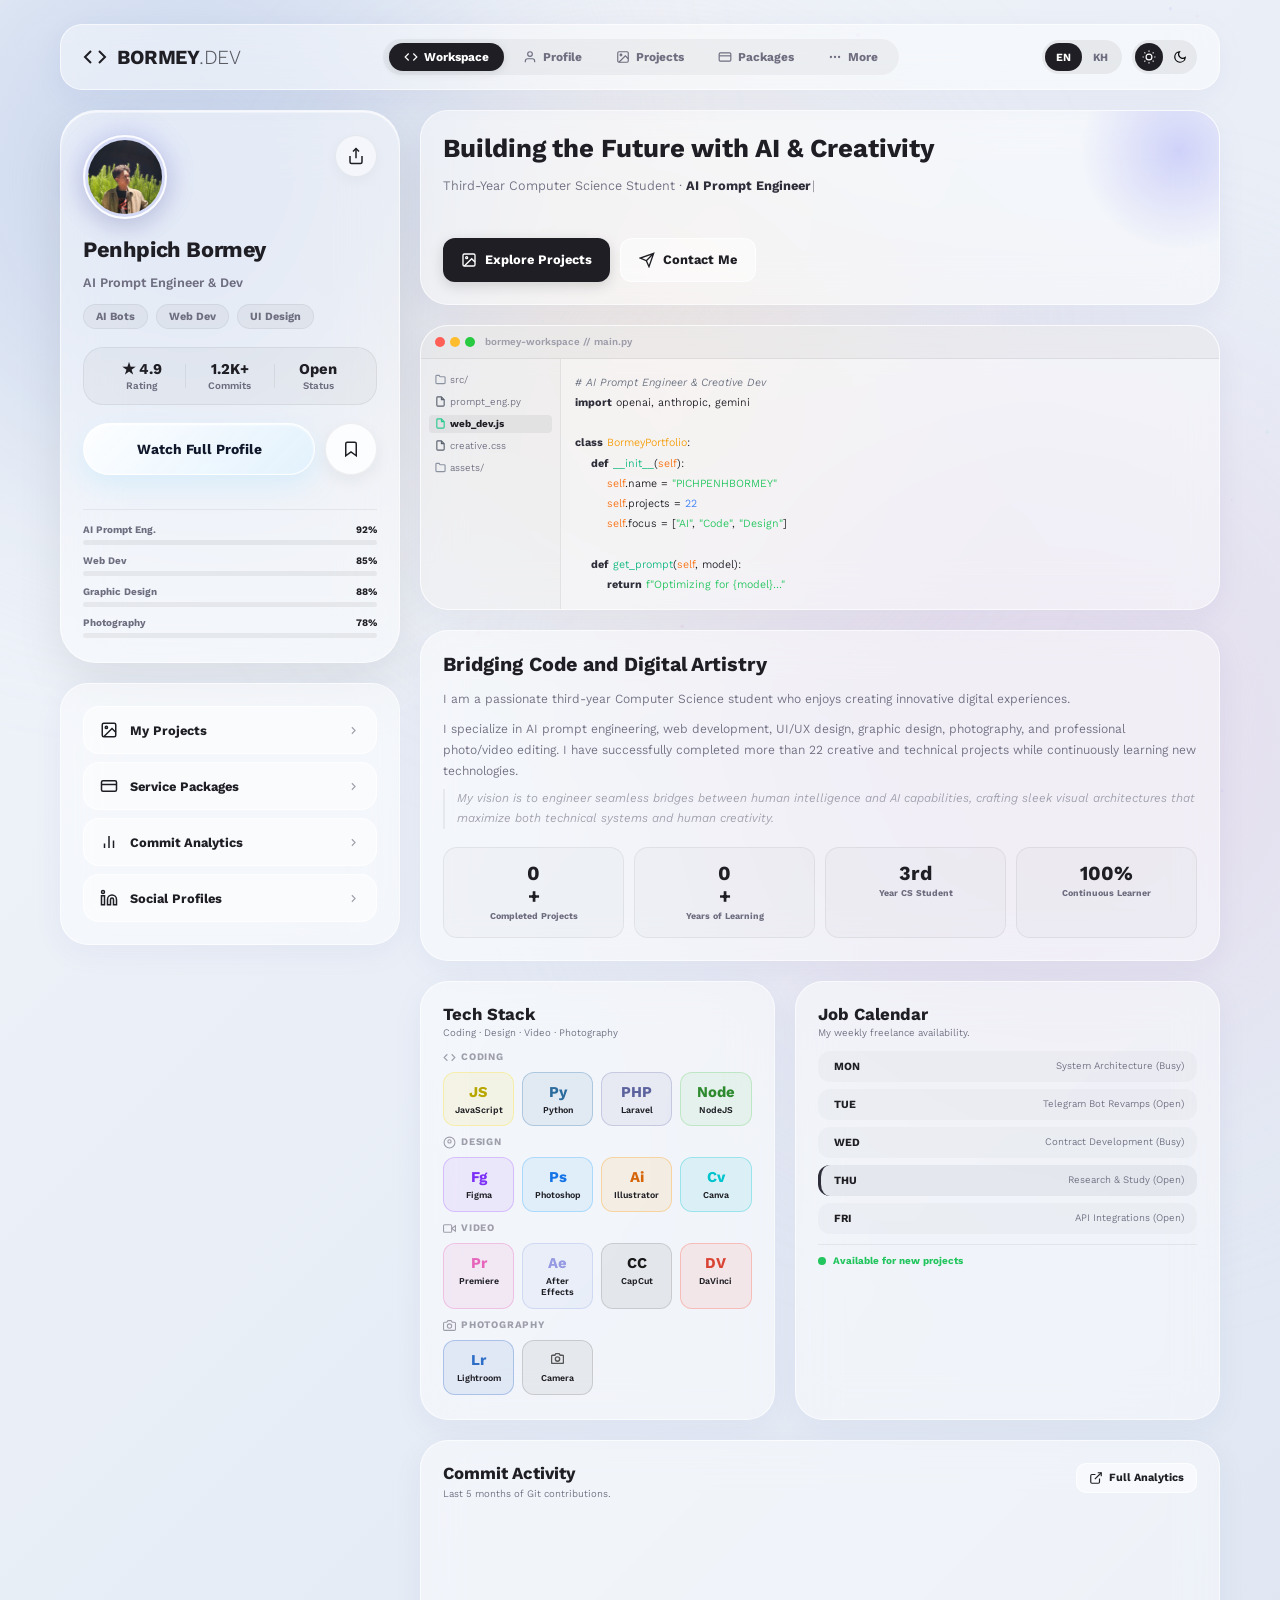
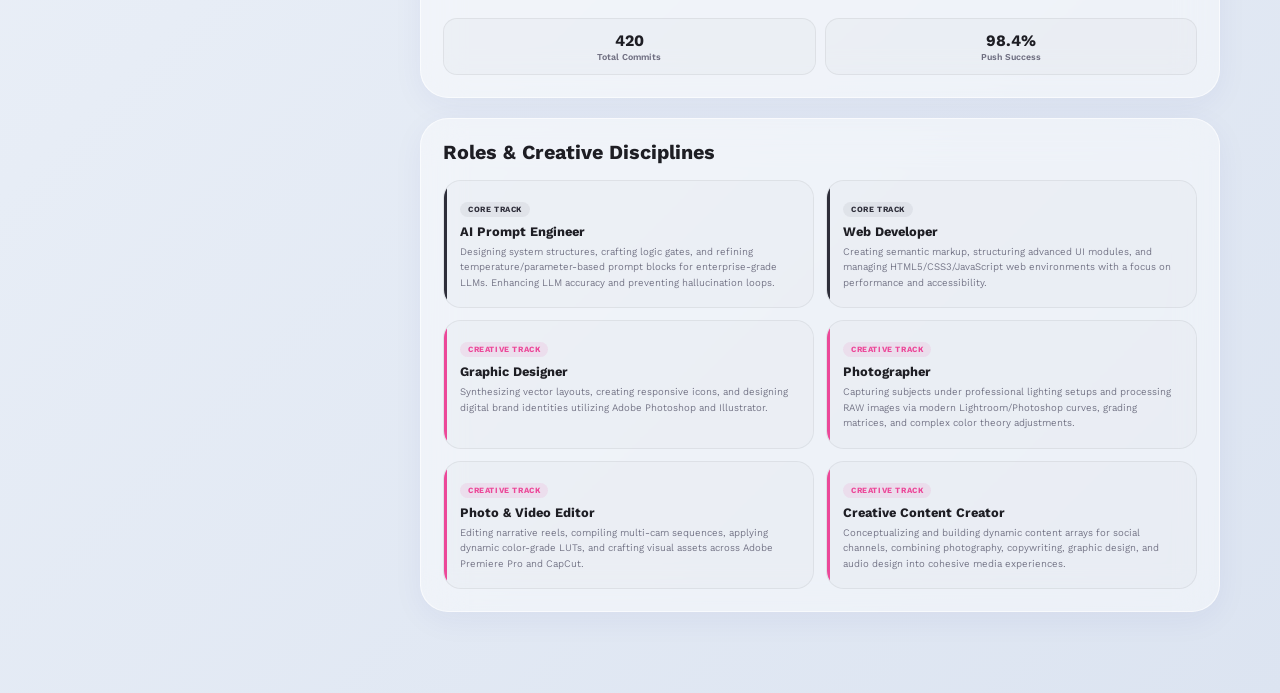
==== commit 09fff183: "Restore project preview modal handlers and add CV Builder Pro & MeyTool Hub to portfolio projects sh" ====
--- a/index.html
+++ b/index.html
@@ -11,7 +11,7 @@
     <link rel="preconnect" href="https://fonts.googleapis.com">
     <link rel="preconnect" href="https://fonts.gstatic.com" crossorigin>
     <link href="https://fonts.googleapis.com/css2?family=Kantumruy+Pro:ital,wght@0,300..700;1,300..700&family=Playfair+Display:ital,wght@0,400..900;1,400..900&family=Sora:wght@100..800&display=swap" rel="stylesheet">
-    <link rel="stylesheet" href="style.css?v=2.6">
+    <link rel="stylesheet" href="style.css?v=2.8">
 </head>
 <body class="theme-light-glass">
 
@@ -82,7 +82,7 @@
         <div class="dashboard-layout">
 
             <!-- ═══ LEFT / PROFILE COLUMN ═══ -->
-            <aside class="dashboard-column sidebar-column" id="col-sidebar">
+            <aside class="dashboard-column sidebar-column active-col" id="col-sidebar">
 
                 <!-- Profile Card (Pinterest Frosted Glass Design) -->
                 <div class="glass-card profile-info-card">
@@ -526,6 +526,32 @@
                         <div class="project-tags"><span>Telegram</span><span>@AIASSISTANTBYMEYBOT</span><span>AI Bot</span></div>
                     </div>
                     <a href="https://t.me/AIASSISTANTBYMEYBOT" target="_blank" class="project-link-btn" aria-label="Open AI Assistant Telegram Bot">
+                        <svg viewBox="0 0 24 24" fill="none" stroke="currentColor" stroke-width="2"><path d="M18 13v6a2 2 0 0 1-2 2H5a2 2 0 0 1-2-2V8a2 2 0 0 1 2-2h6"/><polyline points="15 3 21 3 21 9"/><line x1="10" y1="14" x2="21" y2="3"/></svg>
+                    </a>
+                </div>
+
+                <!-- 6. CV Builder Pro (Live) -->
+                <div class="project-showcase-item" data-status="live">
+                    <div class="project-icon-placeholder color-cal">CV</div>
+                    <div class="project-details-block">
+                        <span class="project-item-title">CV Builder Pro</span>
+                        <p class="project-item-desc">Glassmorphic resume builder with templates & user authentication</p>
+                        <div class="project-tags"><span>Web App</span><span>Resume</span><span>Auth</span></div>
+                    </div>
+                    <a href="cv-builder-pro/index.html" class="project-link-btn" aria-label="Open CV Builder Pro">
+                        <svg viewBox="0 0 24 24" fill="none" stroke="currentColor" stroke-width="2"><path d="M18 13v6a2 2 0 0 1-2 2H5a2 2 0 0 1-2-2V8a2 2 0 0 1 2-2h6"/><polyline points="15 3 21 3 21 9"/><line x1="10" y1="14" x2="21" y2="3"/></svg>
+                    </a>
+                </div>
+
+                <!-- 7. MeyTool Hub (Live) -->
+                <div class="project-showcase-item" data-status="live">
+                    <div class="project-icon-placeholder color-tool">MT</div>
+                    <div class="project-details-block">
+                        <span class="project-item-title">MeyTool Hub</span>
+                        <p class="project-item-desc">All-in-one productivity and utility tools suite with dynamic features</p>
+                        <div class="project-tags"><span>Utility</span><span>PWA</span><span>Canvas</span></div>
+                    </div>
+                    <a href="cybertools/index.html" class="project-link-btn" aria-label="Open MeyTool Hub">
                         <svg viewBox="0 0 24 24" fill="none" stroke="currentColor" stroke-width="2"><path d="M18 13v6a2 2 0 0 1-2 2H5a2 2 0 0 1-2-2V8a2 2 0 0 1 2-2h6"/><polyline points="15 3 21 3 21 9"/><line x1="10" y1="14" x2="21" y2="3"/></svg>
                     </a>
                 </div>
@@ -1040,6 +1066,6 @@
     <!-- Backdrop -->
     <div class="modal-backdrop" id="modal-backdrop"></div>
 
-    <script src="app.js?v=2.6"></script>
+    <script src="app.js?v=2.8"></script>
 </body>
 </html>
--- a/style.css
+++ b/style.css
@@ -1481,17 +1481,10 @@
     .lang-btn { padding: 5px 9px; font-size: 10px; }
     .theme-btn { width: 26px; height: 26px; font-size: 12px; }
 
-    /* Dashboard columns: only one visible at a time on mobile */
+    /* Dashboard columns: mobile single column view */
     .dashboard-layout { grid-template-columns: 1fr; gap: 14px; }
-    .dashboard-column { display: none; }
+    .dashboard-column { display: none !important; }
     .dashboard-column.active-col { 
-        display: flex; 
-        flex-direction: column; 
-        gap: 14px;
-        animation: mobColFadeIn 0.3s cubic-bezier(0.16, 1, 0.3, 1);
-    }
-    .sidebar-column { display: none !important; }
-    .sidebar-column.active-col { 
         display: flex !important; 
         flex-direction: column; 
         gap: 14px;
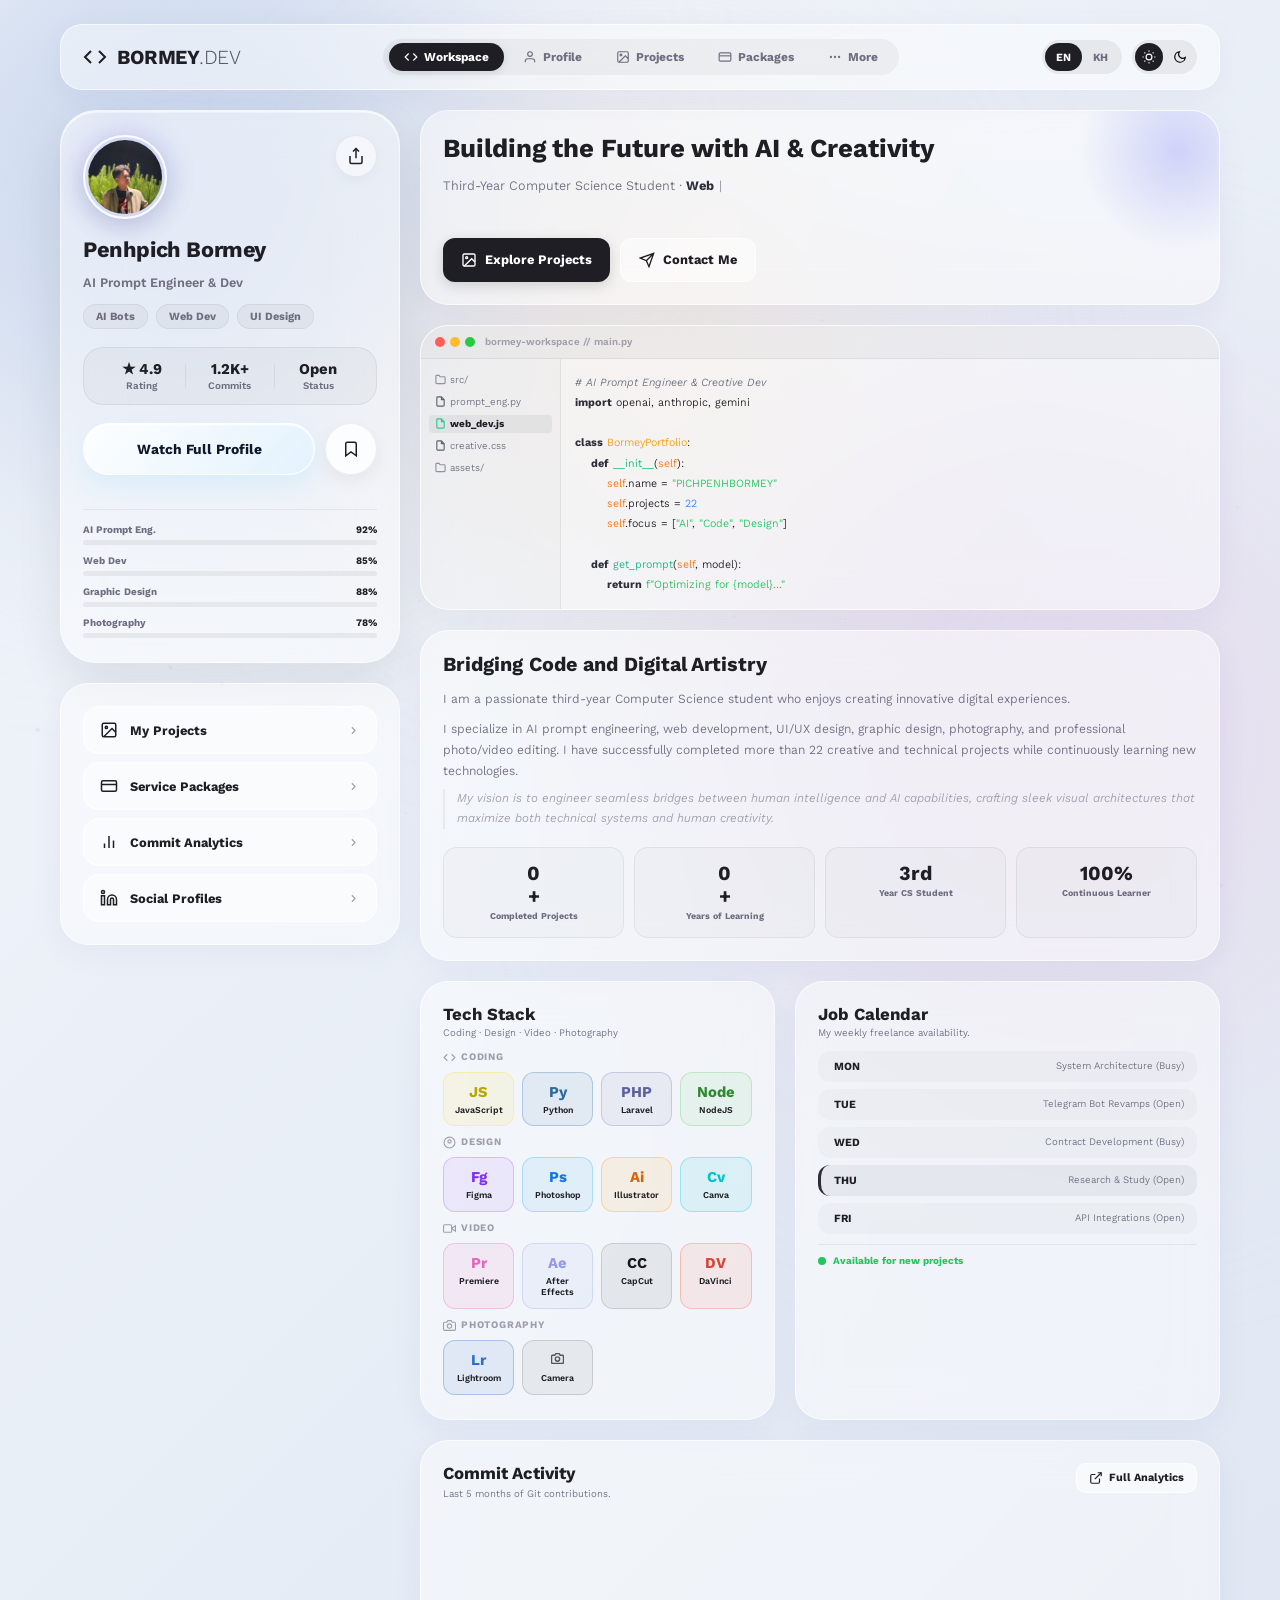
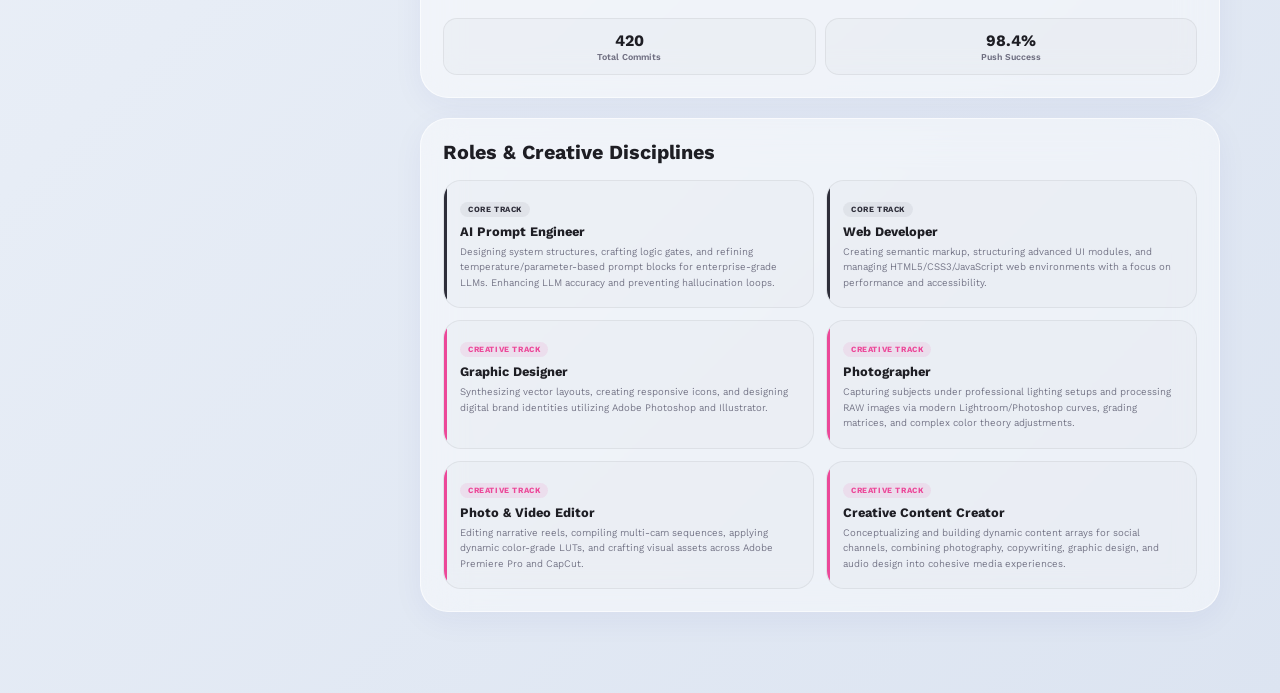
==== commit 7fb72bb6: "Force complete cache bypass with v=4.0 version query update on index.html" ====
--- a/index.html
+++ b/index.html
@@ -11,7 +11,7 @@
     <link rel="preconnect" href="https://fonts.googleapis.com">
     <link rel="preconnect" href="https://fonts.gstatic.com" crossorigin>
     <link href="https://fonts.googleapis.com/css2?family=Kantumruy+Pro:ital,wght@0,300..700;1,300..700&family=Playfair+Display:ital,wght@0,400..900;1,400..900&family=Sora:wght@100..800&display=swap" rel="stylesheet">
-    <link rel="stylesheet" href="style.css?v=2.8">
+    <link rel="stylesheet" href="style.css?v=4.0">
 </head>
 <body class="theme-light-glass">
 
@@ -1066,6 +1066,6 @@
     <!-- Backdrop -->
     <div class="modal-backdrop" id="modal-backdrop"></div>
 
-    <script src="app.js?v=2.8"></script>
+    <script src="app.js?v=4.0"></script>
 </body>
 </html>
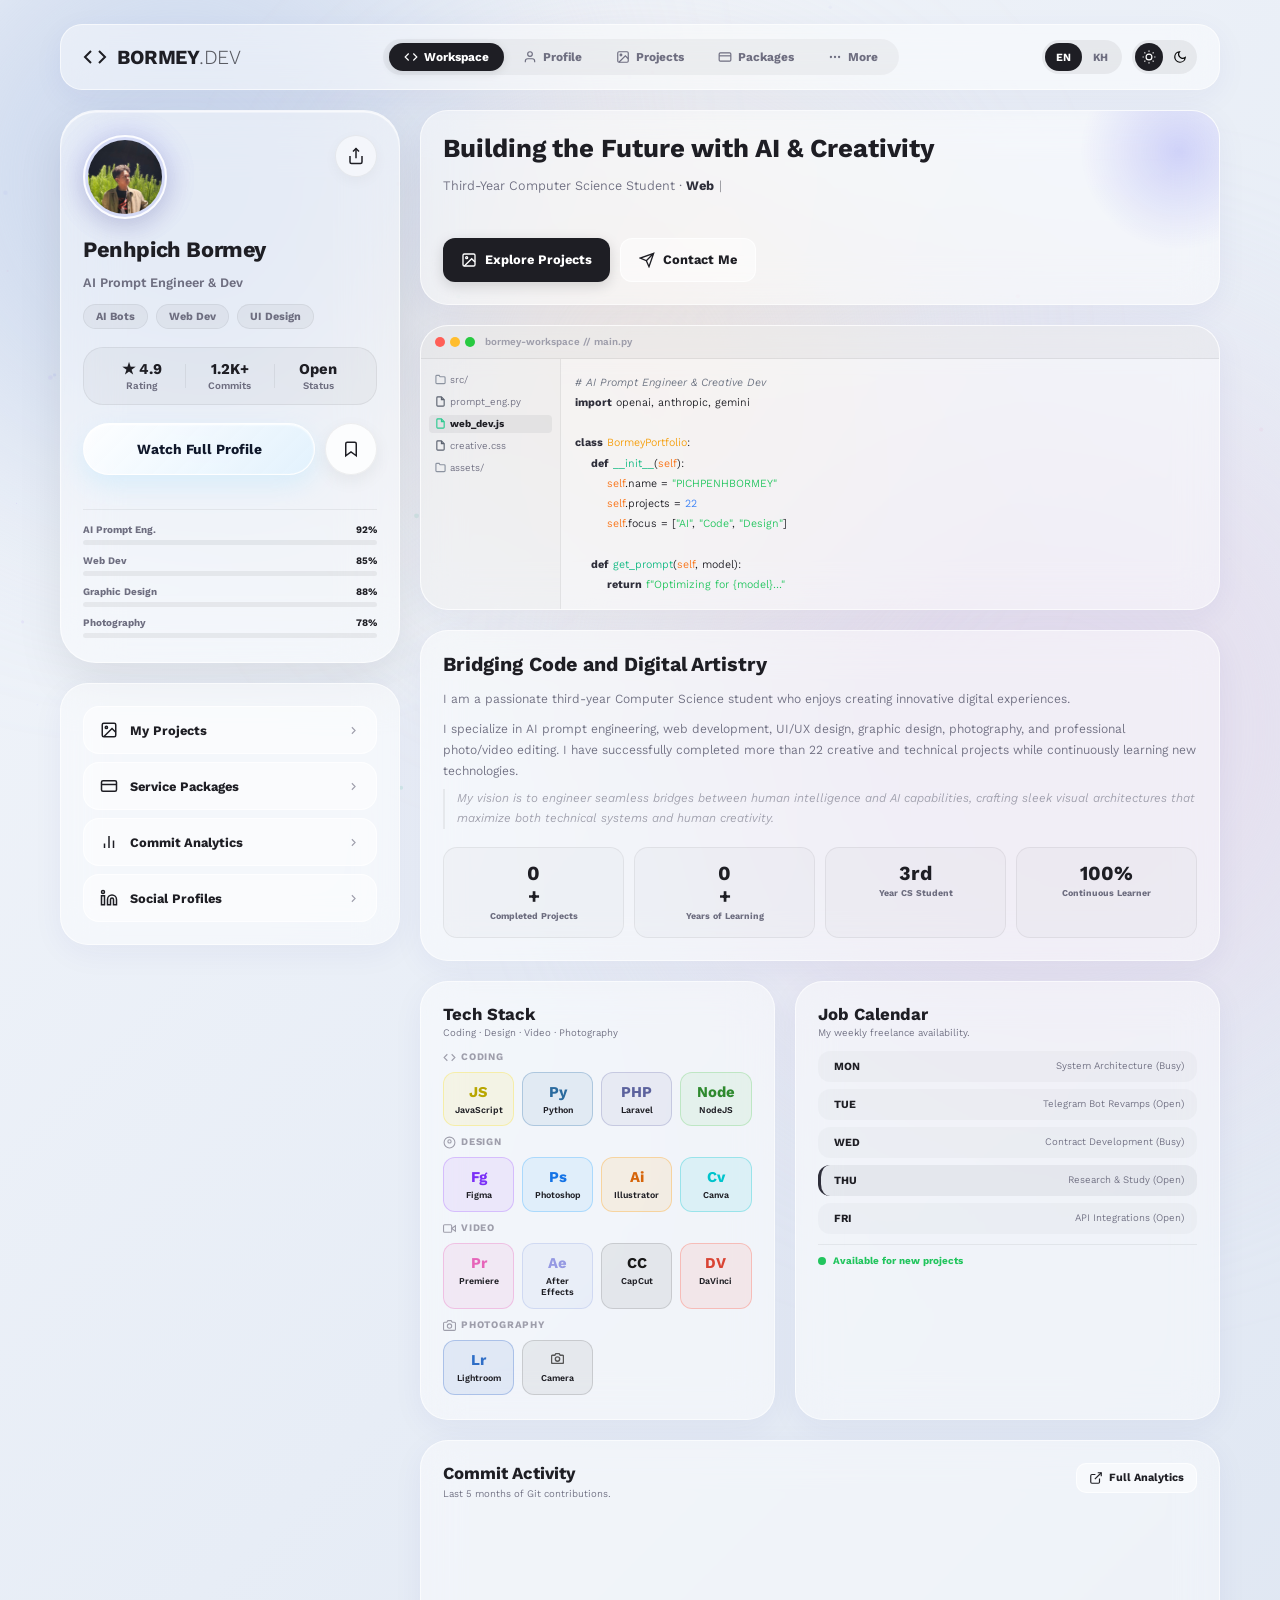
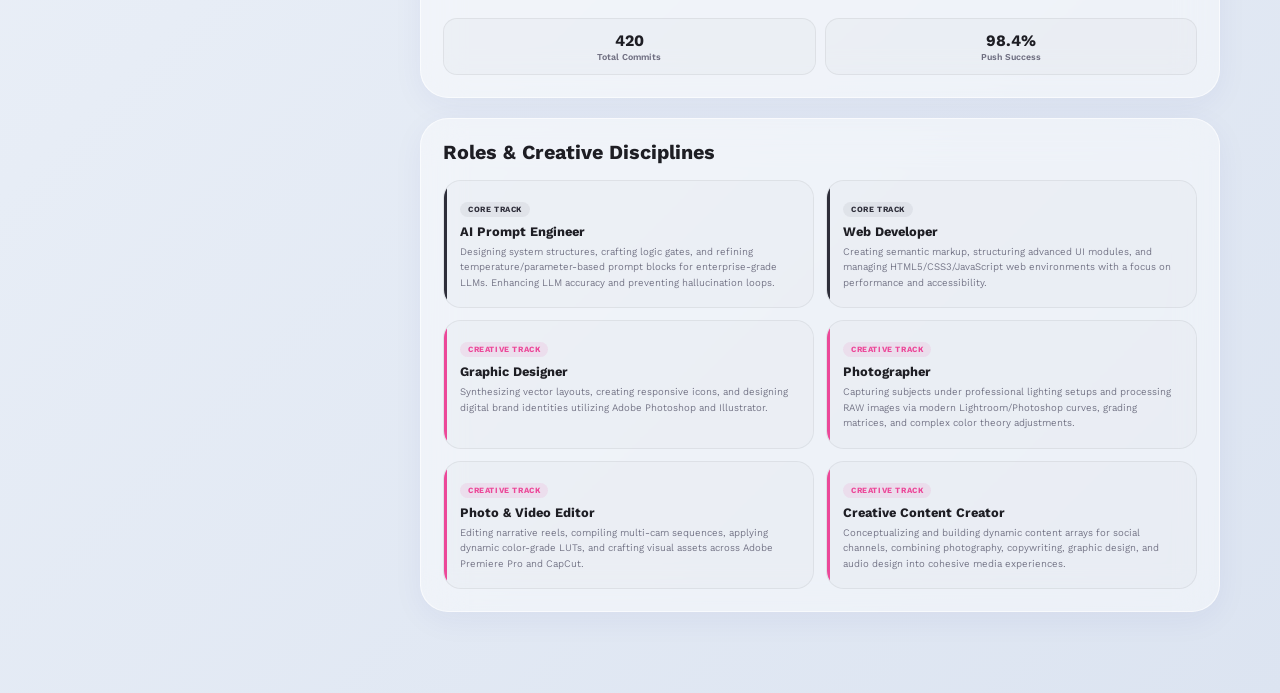
==== commit f76b4840: "Fix counter animation triggers on mobile active column view" ====
--- a/index.html
+++ b/index.html
@@ -11,7 +11,7 @@
     <link rel="preconnect" href="https://fonts.googleapis.com">
     <link rel="preconnect" href="https://fonts.gstatic.com" crossorigin>
     <link href="https://fonts.googleapis.com/css2?family=Kantumruy+Pro:ital,wght@0,300..700;1,300..700&family=Playfair+Display:ital,wght@0,400..900;1,400..900&family=Sora:wght@100..800&display=swap" rel="stylesheet">
-    <link rel="stylesheet" href="style.css?v=4.0">
+    <link rel="stylesheet" href="style.css?v=4.1">
 </head>
 <body class="theme-light-glass">
 
@@ -1066,6 +1066,6 @@
     <!-- Backdrop -->
     <div class="modal-backdrop" id="modal-backdrop"></div>
 
-    <script src="app.js?v=4.0"></script>
+    <script src="app.js?v=4.1"></script>
 </body>
 </html>
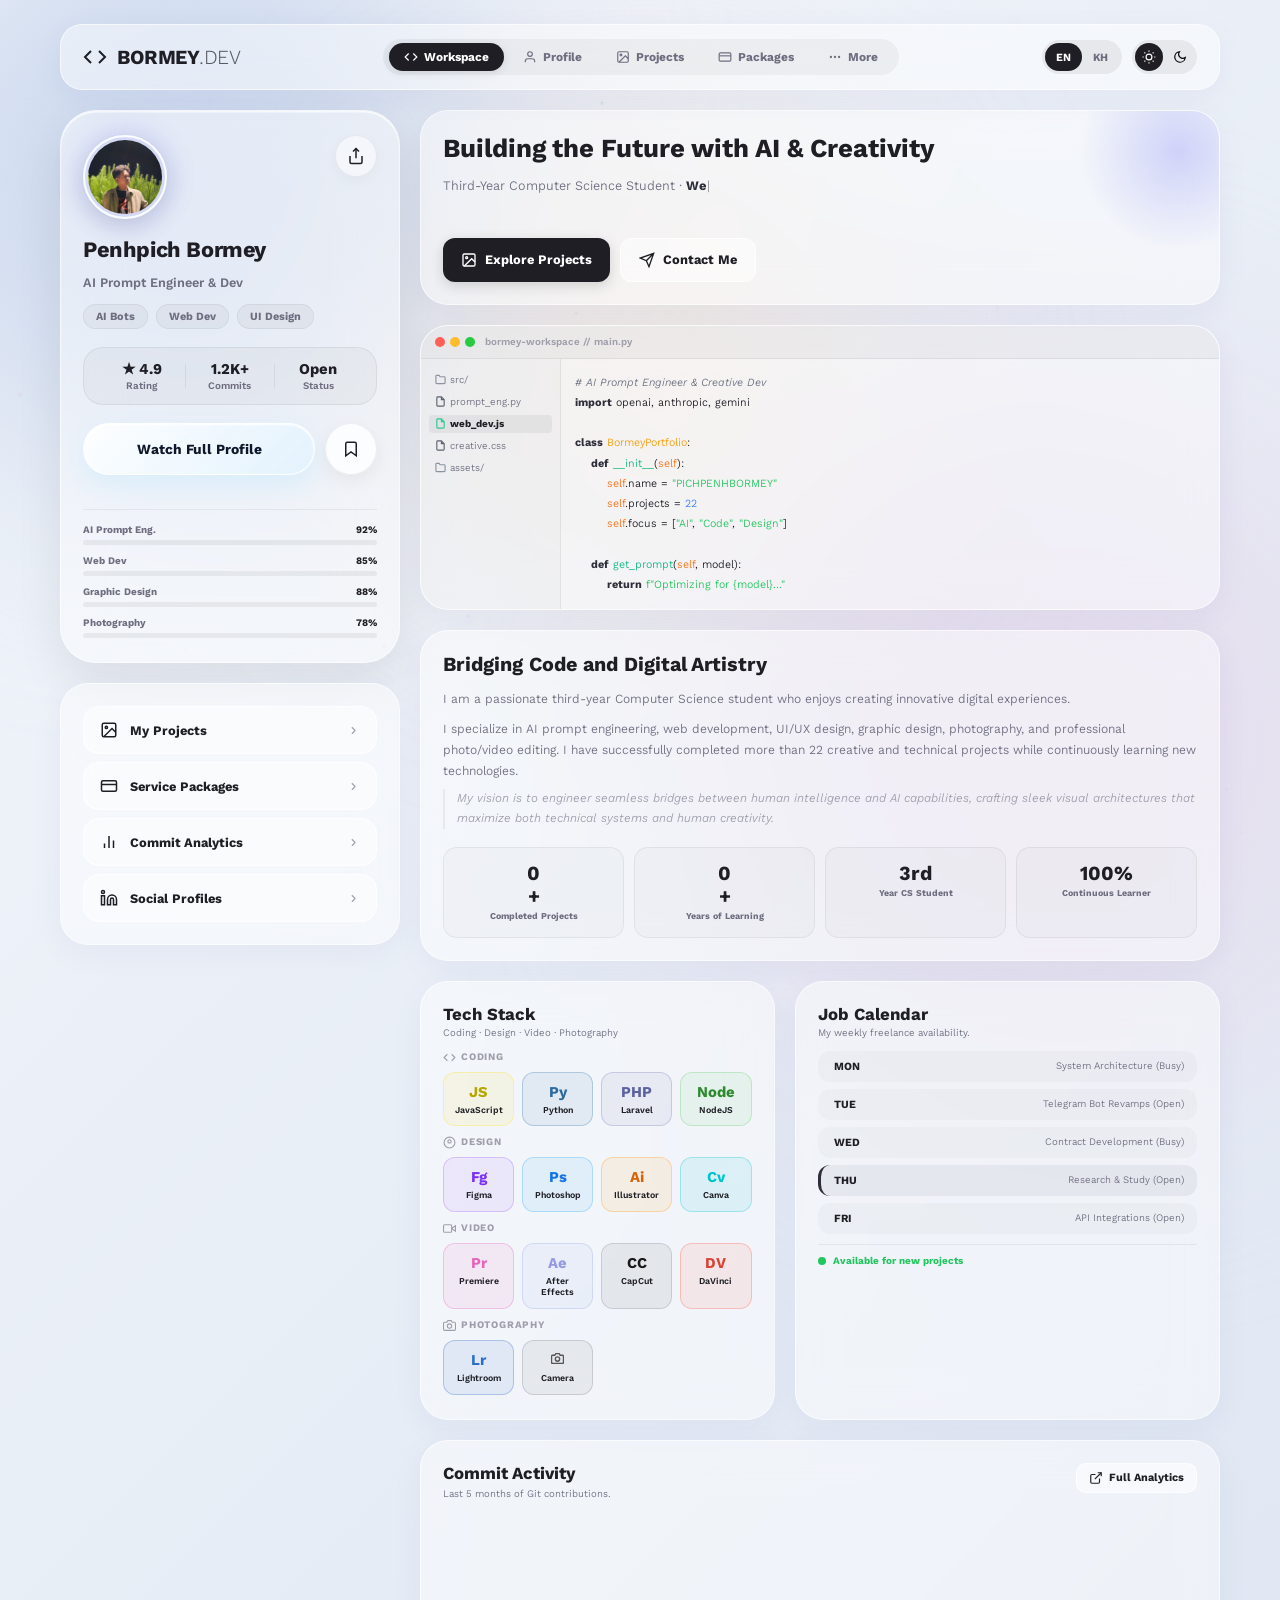
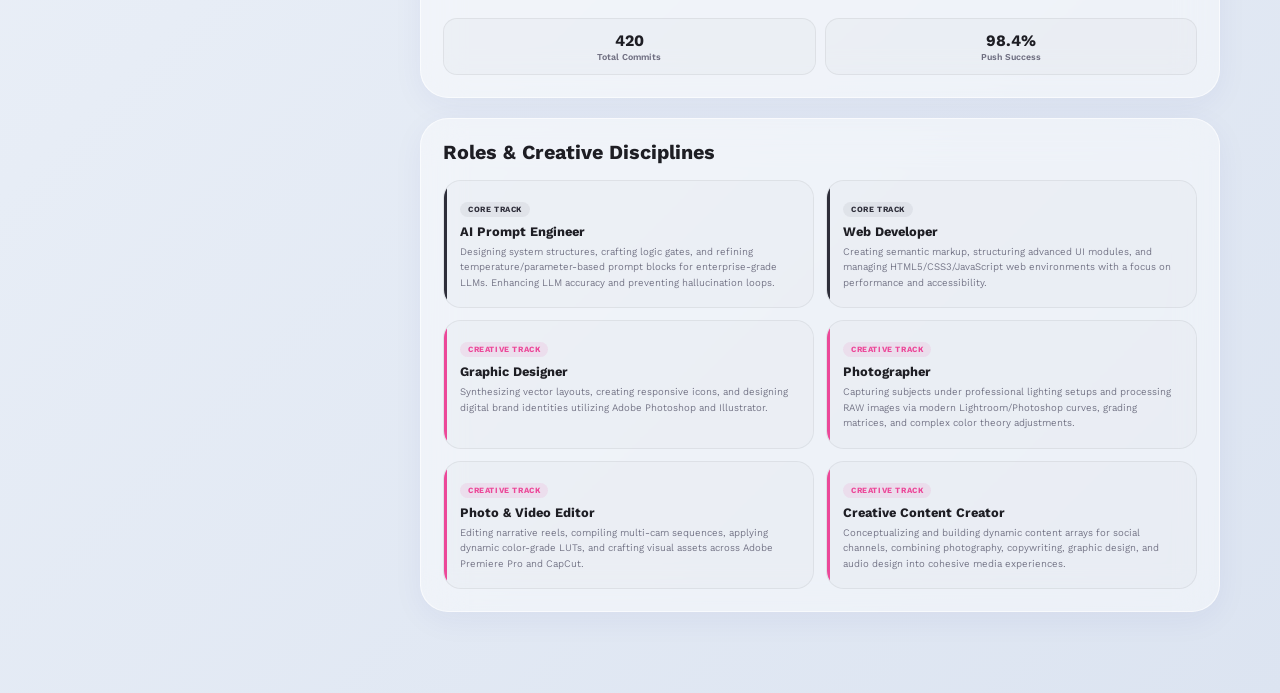
==== commit a50f6486: "Trigger skill bar animations immediately on load instead of using IntersectionObserver" ====
--- a/index.html
+++ b/index.html
@@ -11,7 +11,7 @@
     <link rel="preconnect" href="https://fonts.googleapis.com">
     <link rel="preconnect" href="https://fonts.gstatic.com" crossorigin>
     <link href="https://fonts.googleapis.com/css2?family=Kantumruy+Pro:ital,wght@0,300..700;1,300..700&family=Playfair+Display:ital,wght@0,400..900;1,400..900&family=Sora:wght@100..800&display=swap" rel="stylesheet">
-    <link rel="stylesheet" href="style.css?v=4.1">
+    <link rel="stylesheet" href="style.css?v=4.2">
 </head>
 <body class="theme-light-glass">
 
@@ -1066,6 +1066,6 @@
     <!-- Backdrop -->
     <div class="modal-backdrop" id="modal-backdrop"></div>
 
-    <script src="app.js?v=4.1"></script>
+    <script src="app.js?v=4.2"></script>
 </body>
 </html>
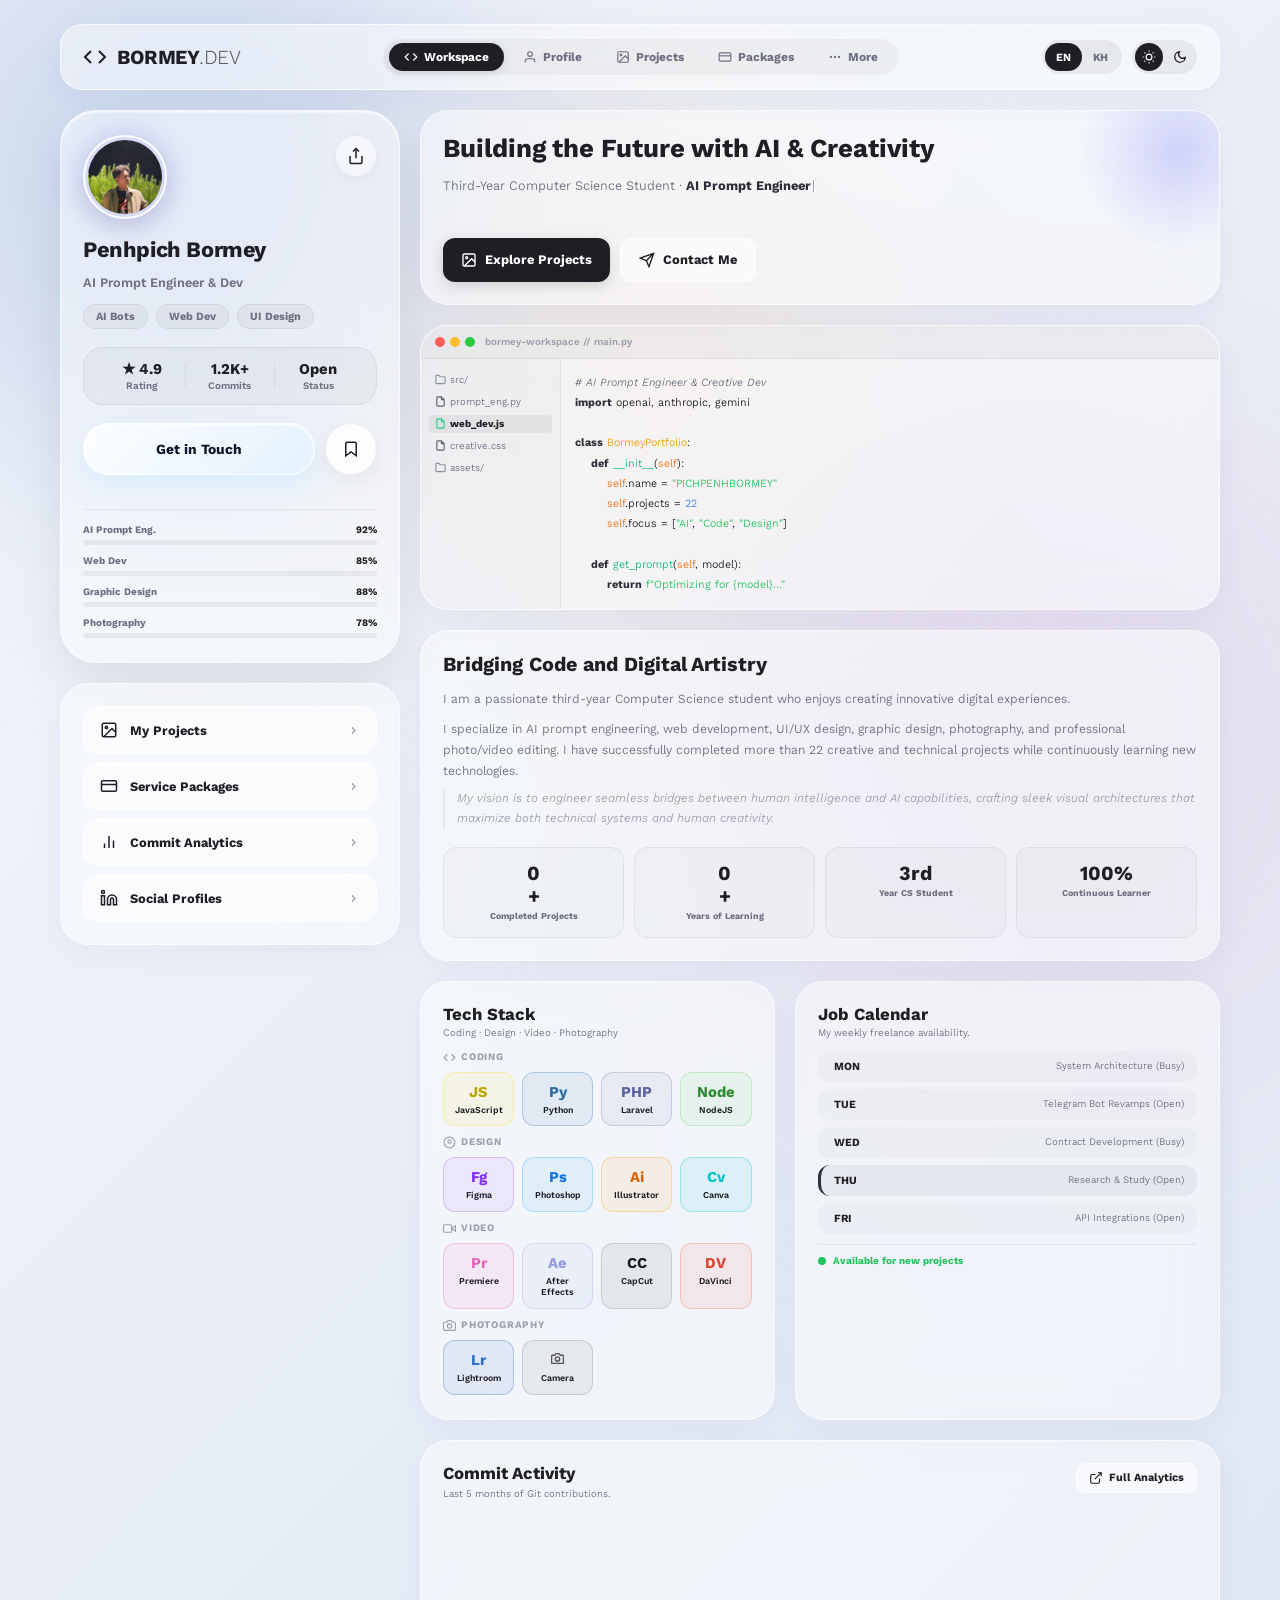
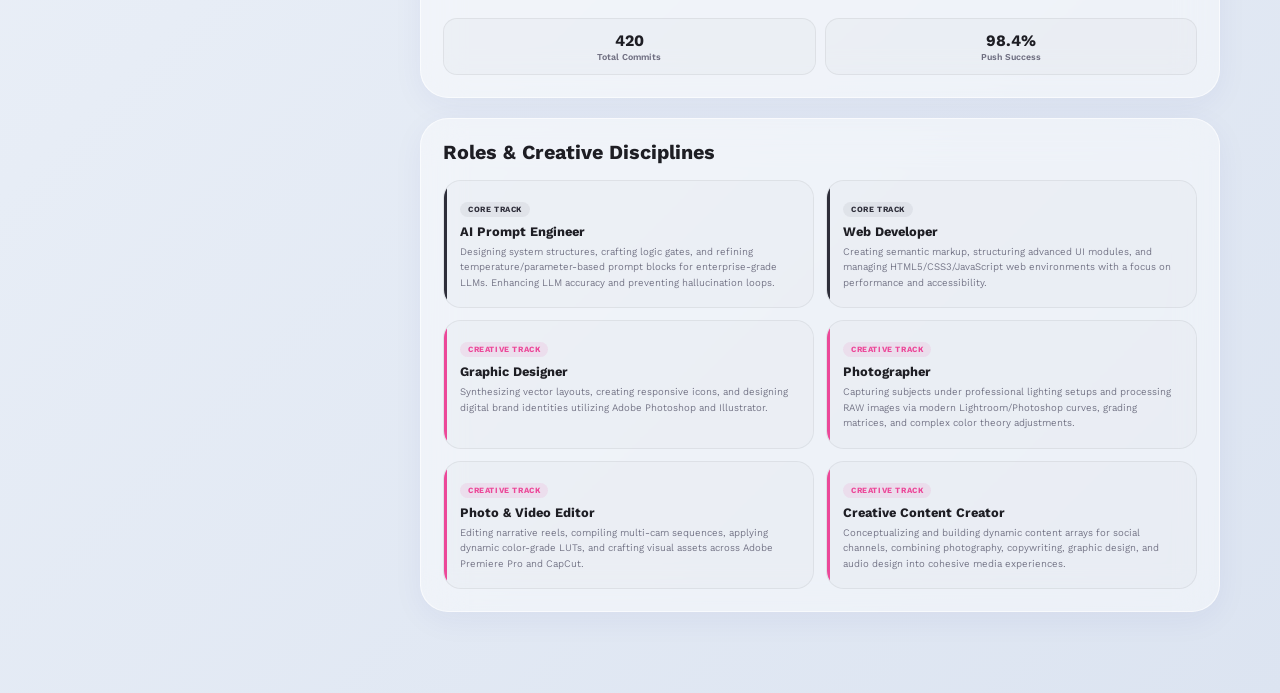
==== commit 9e1b8098: "Revert CTA button text to Get in Touch and link it back to Contact Form modal" ====
--- a/index.html
+++ b/index.html
@@ -11,7 +11,7 @@
     <link rel="preconnect" href="https://fonts.googleapis.com">
     <link rel="preconnect" href="https://fonts.gstatic.com" crossorigin>
     <link href="https://fonts.googleapis.com/css2?family=Kantumruy+Pro:ital,wght@0,300..700;1,300..700&family=Playfair+Display:ital,wght@0,400..900;1,400..900&family=Sora:wght@100..800&display=swap" rel="stylesheet">
-    <link rel="stylesheet" href="style.css?v=4.2">
+    <link rel="stylesheet" href="style.css?v=4.3">
 </head>
 <body class="theme-light-glass">
 
@@ -135,7 +135,7 @@
                         <!-- CTA Bar -->
                         <div class="profile-card-cta-bar">
                             <button class="watch-full-profile-btn" id="btn-watch-profile">
-                                <span id="txt-watch-profile">Watch Full Profile</span>
+                                <span id="txt-watch-profile">Get in Touch</span>
                             </button>
                             <button class="bookmark-icon-btn" id="btn-bookmark-profile" title="Save Profile">
                                 <svg viewBox="0 0 24 24" fill="none" stroke="currentColor" stroke-width="2" width="18" height="18"><path d="M19 21l-7-5-7 5V5a2 2 0 0 1 2-2h10a2 2 0 0 1 2 2z"/></svg>
@@ -1066,6 +1066,6 @@
     <!-- Backdrop -->
     <div class="modal-backdrop" id="modal-backdrop"></div>
 
-    <script src="app.js?v=4.2"></script>
+    <script src="app.js?v=4.3"></script>
 </body>
 </html>
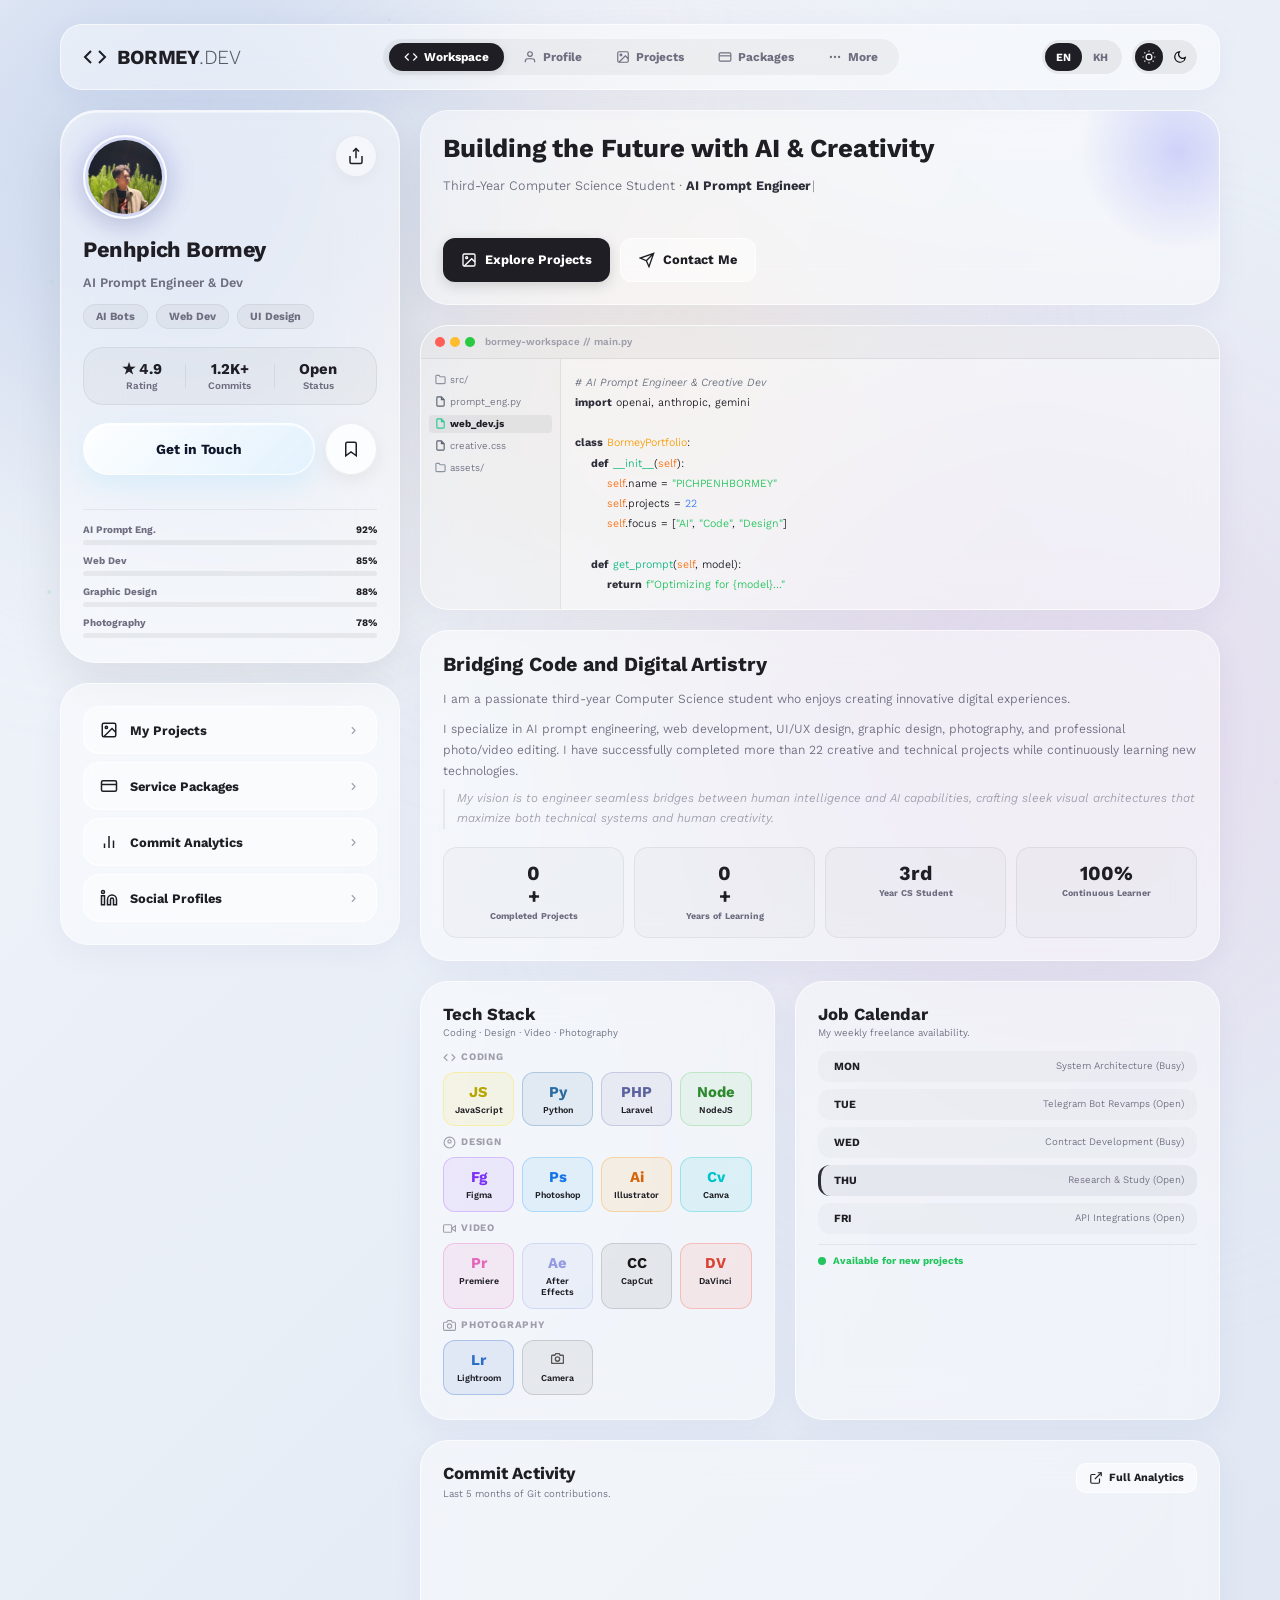
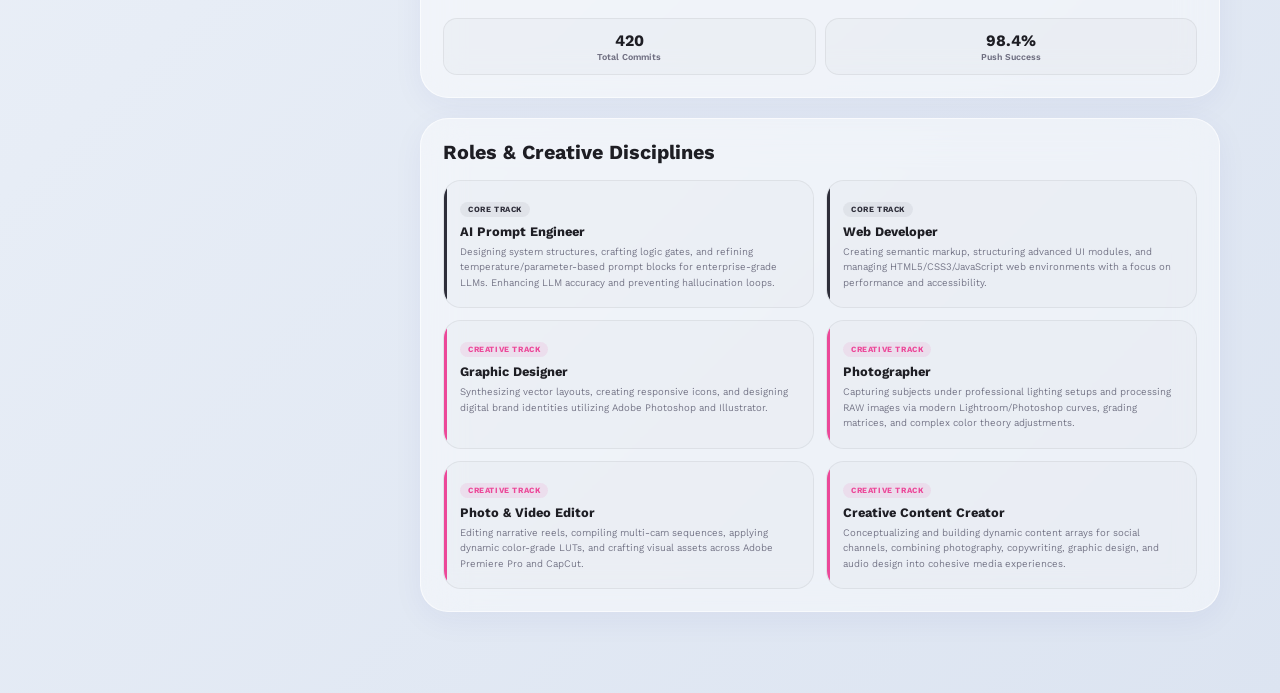
==== commit 9ef96bbd: "Fix mobile/desktop transitions to prevent blank screens on layout resize and keep tablet grid intact" ====
--- a/index.html
+++ b/index.html
@@ -11,7 +11,7 @@
     <link rel="preconnect" href="https://fonts.googleapis.com">
     <link rel="preconnect" href="https://fonts.gstatic.com" crossorigin>
     <link href="https://fonts.googleapis.com/css2?family=Kantumruy+Pro:ital,wght@0,300..700;1,300..700&family=Playfair+Display:ital,wght@0,400..900;1,400..900&family=Sora:wght@100..800&display=swap" rel="stylesheet">
-    <link rel="stylesheet" href="style.css?v=4.3">
+    <link rel="stylesheet" href="style.css?v=4.4">
 </head>
 <body class="theme-light-glass">
 
@@ -1066,6 +1066,6 @@
     <!-- Backdrop -->
     <div class="modal-backdrop" id="modal-backdrop"></div>
 
-    <script src="app.js?v=4.3"></script>
+    <script src="app.js?v=4.4"></script>
 </body>
 </html>
--- a/style.css
+++ b/style.css
@@ -1490,6 +1490,9 @@
         gap: 14px;
         animation: mobColFadeIn 0.3s cubic-bezier(0.16, 1, 0.3, 1);
     }
+    .sidebar-column.active-col {
+        display: grid !important;
+    }
 
     @keyframes mobColFadeIn {
         from { opacity: 0; transform: translateY(6px); }
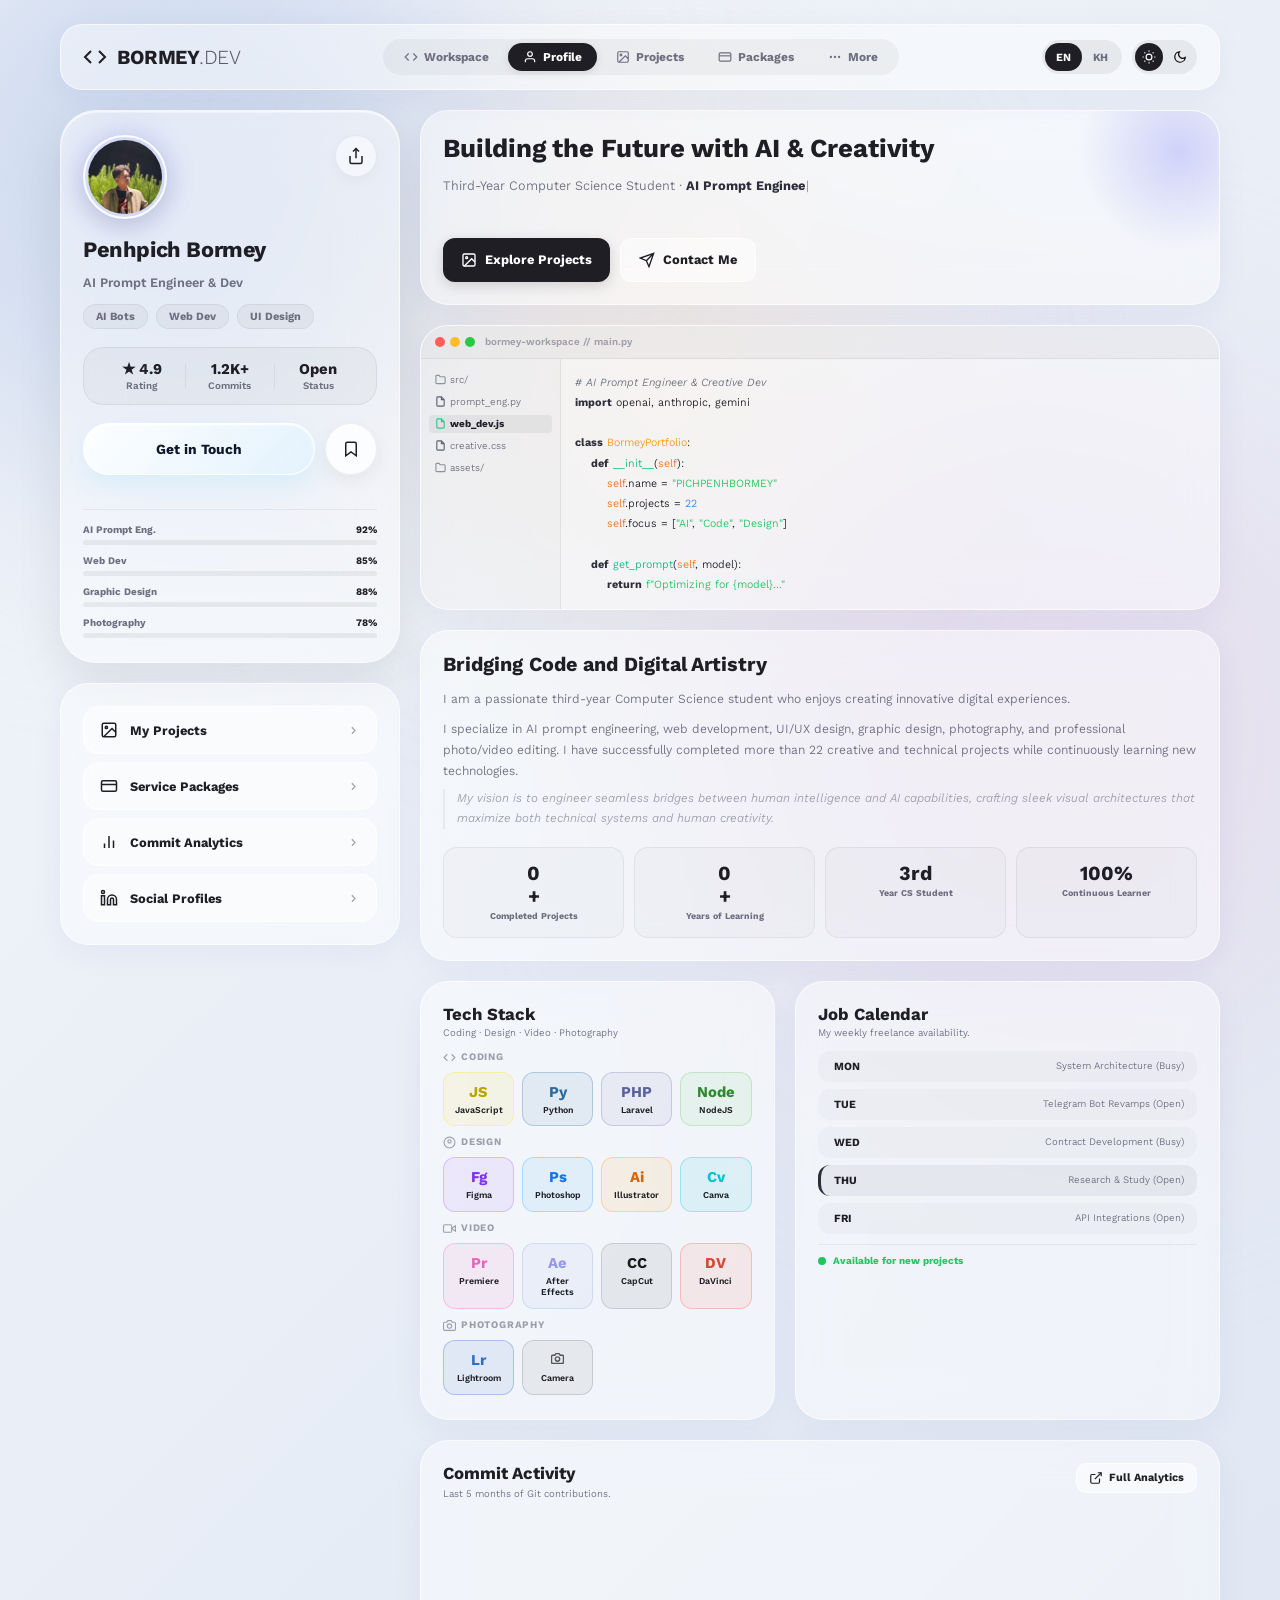
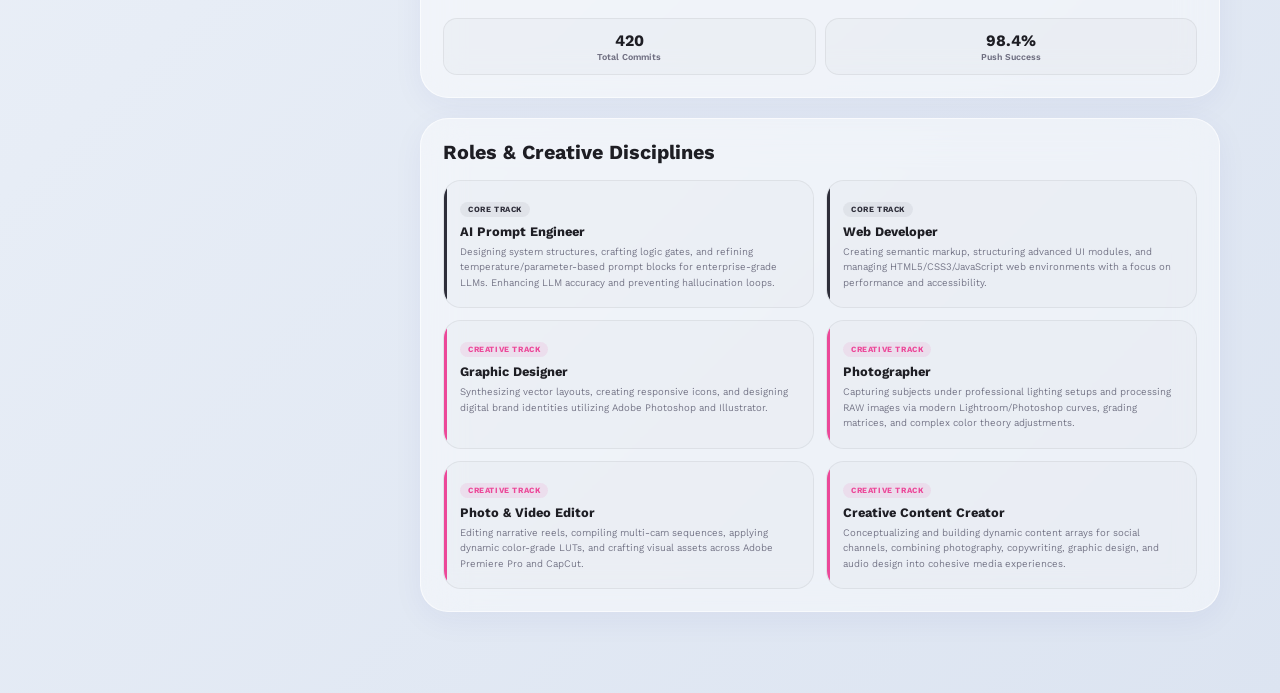
==== commit e7849285: "Fix navbar initial active highlight mismatch on load" ====
--- a/index.html
+++ b/index.html
@@ -11,7 +11,7 @@
     <link rel="preconnect" href="https://fonts.googleapis.com">
     <link rel="preconnect" href="https://fonts.gstatic.com" crossorigin>
     <link href="https://fonts.googleapis.com/css2?family=Kantumruy+Pro:ital,wght@0,300..700;1,300..700&family=Playfair+Display:ital,wght@0,400..900;1,400..900&family=Sora:wght@100..800&display=swap" rel="stylesheet">
-    <link rel="stylesheet" href="style.css?v=4.4">
+    <link rel="stylesheet" href="style.css?v=4.5">
 </head>
 <body class="theme-light-glass">
 
@@ -992,13 +992,13 @@
             </svg>
             <span id="mob-txt-packages">Packages</span>
         </button>
-        <button class="nav-item active-tab" id="mob-nav-style">
+        <button class="nav-item" id="mob-nav-style">
             <svg class="nav-icon" viewBox="0 0 24 24" fill="none" stroke="currentColor" stroke-width="2">
                 <polyline points="16 18 22 12 16 6"/><polyline points="8 6 2 12 8 18"/>
             </svg>
             <span id="mob-txt-style">Workspace</span>
         </button>
-        <button class="nav-item" id="mob-nav-profile">
+        <button class="nav-item active-tab" id="mob-nav-profile">
             <svg class="nav-icon" viewBox="0 0 24 24" fill="none" stroke="currentColor" stroke-width="2">
                 <path d="M20 21v-2a4 4 0 0 0-4-4H8a4 4 0 0 0-4 4v2"/><circle cx="12" cy="7" r="4"/>
             </svg>
@@ -1066,6 +1066,6 @@
     <!-- Backdrop -->
     <div class="modal-backdrop" id="modal-backdrop"></div>
 
-    <script src="app.js?v=4.4"></script>
+    <script src="app.js?v=4.5"></script>
 </body>
 </html>
